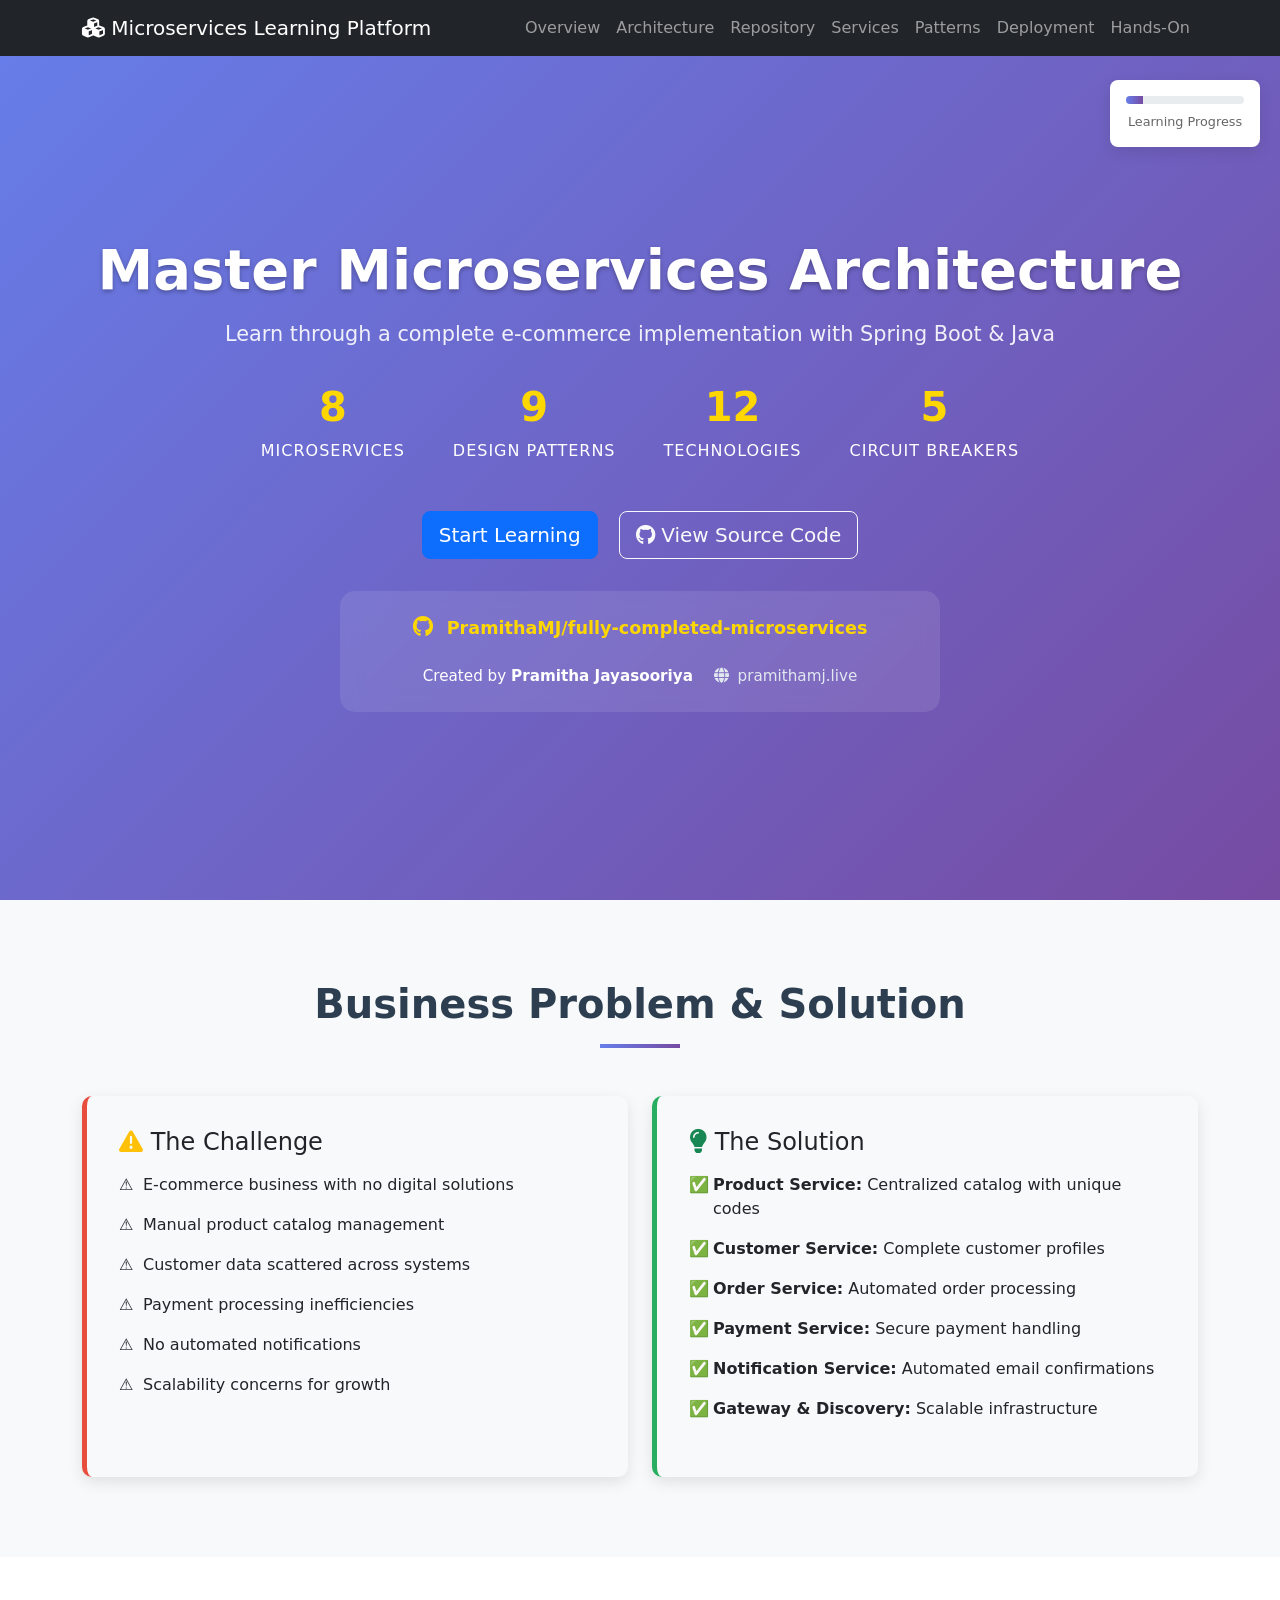
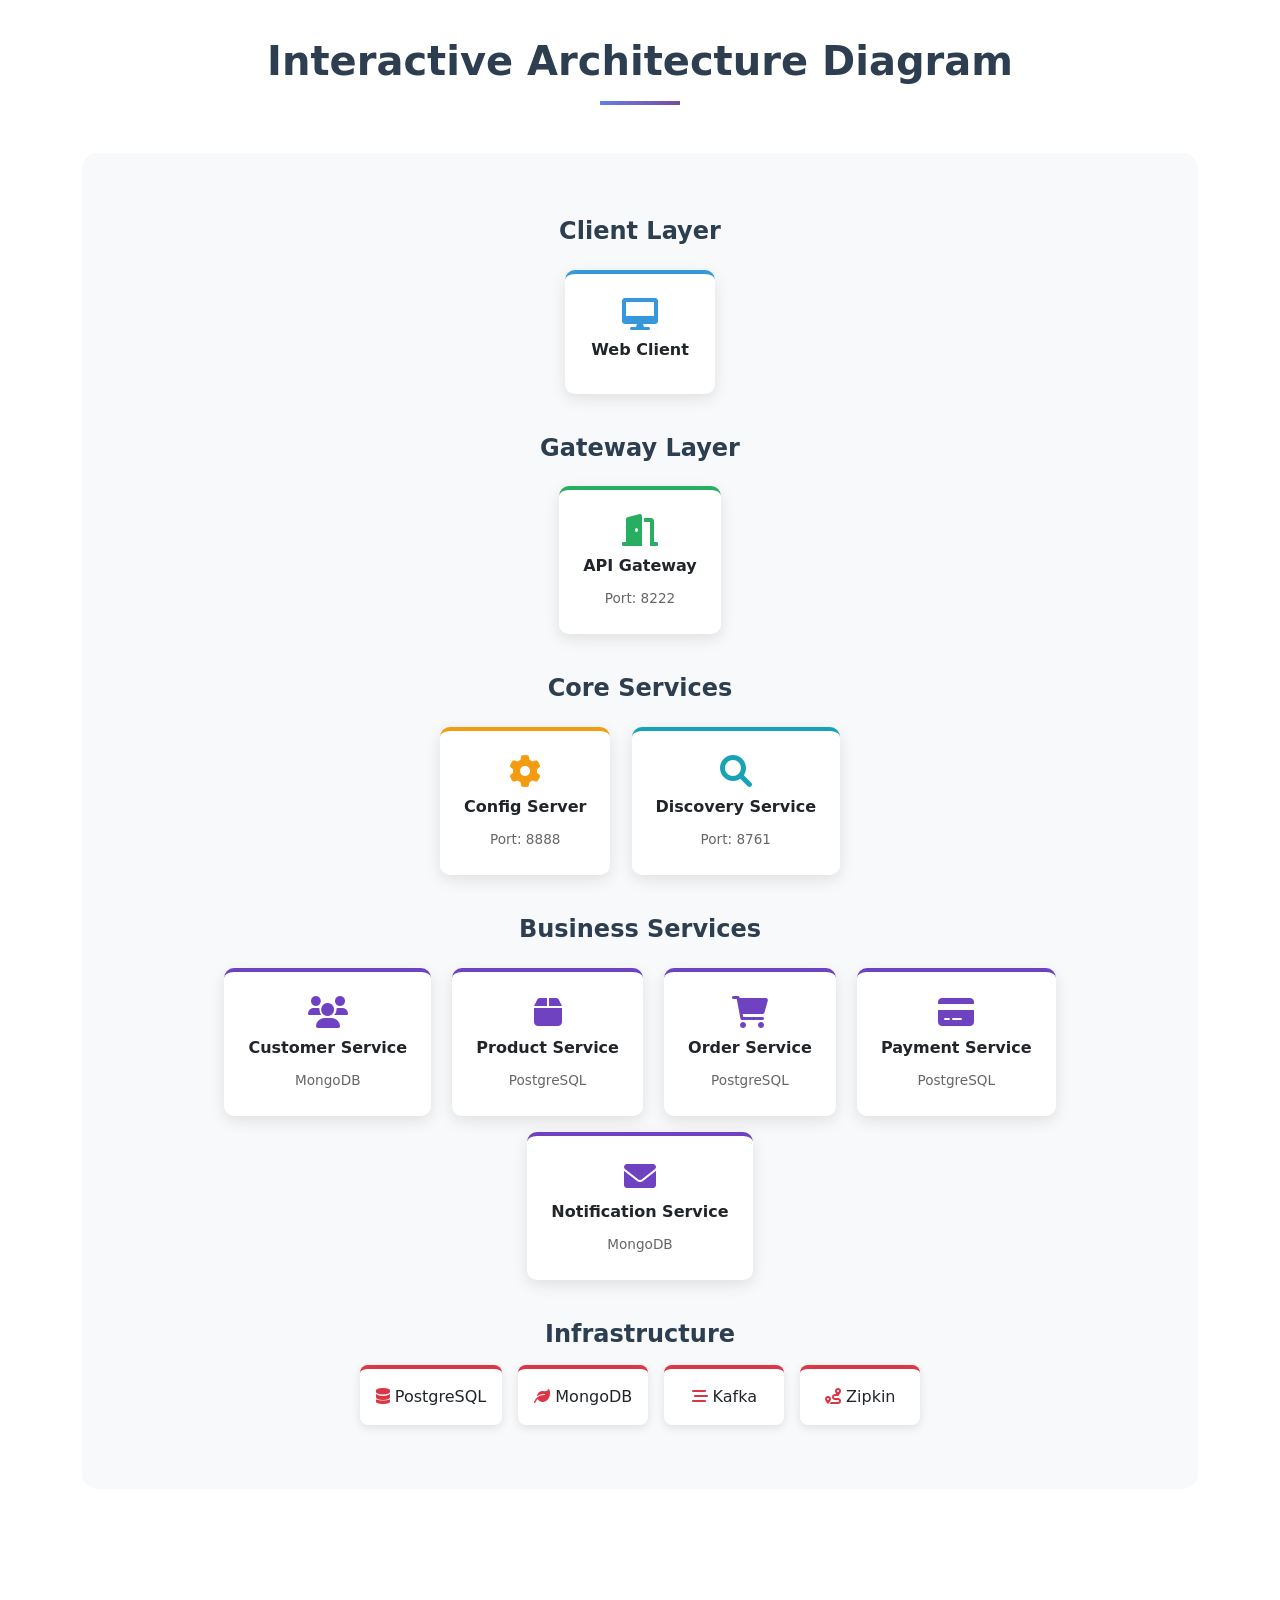
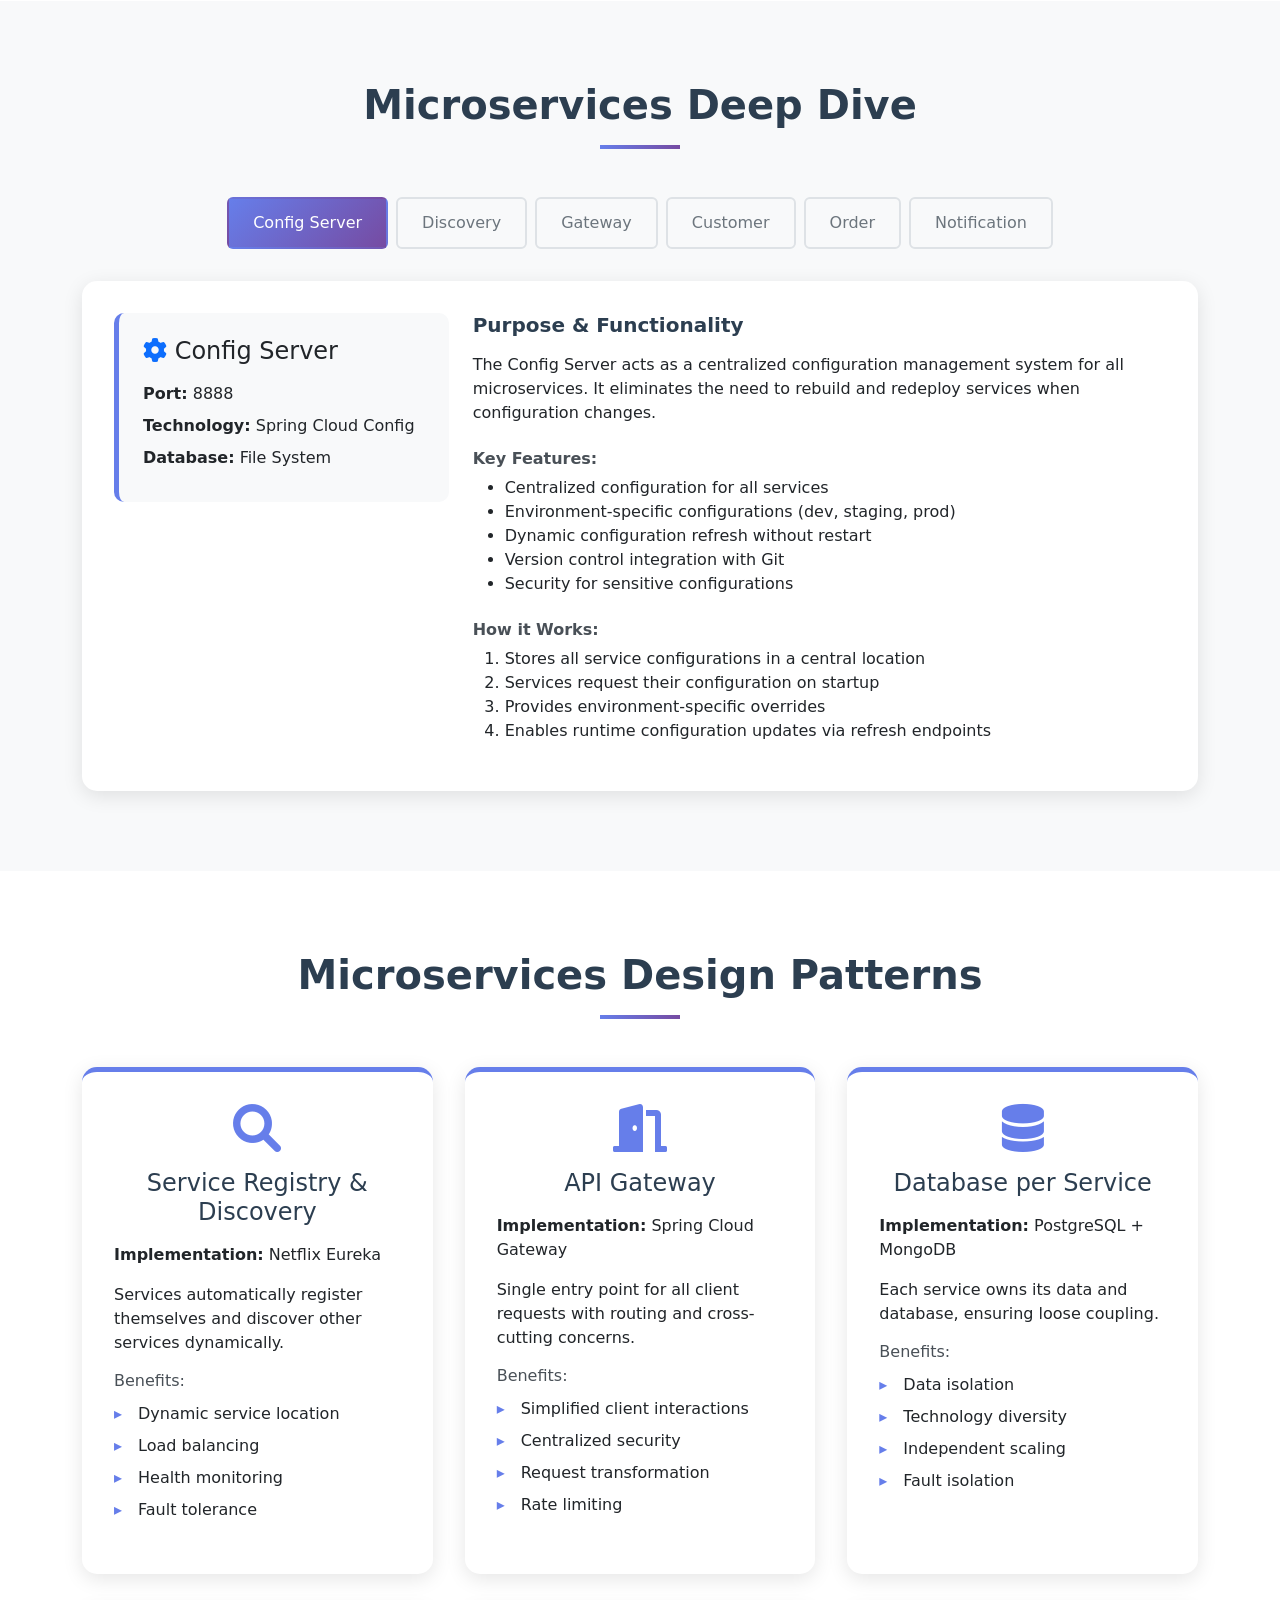
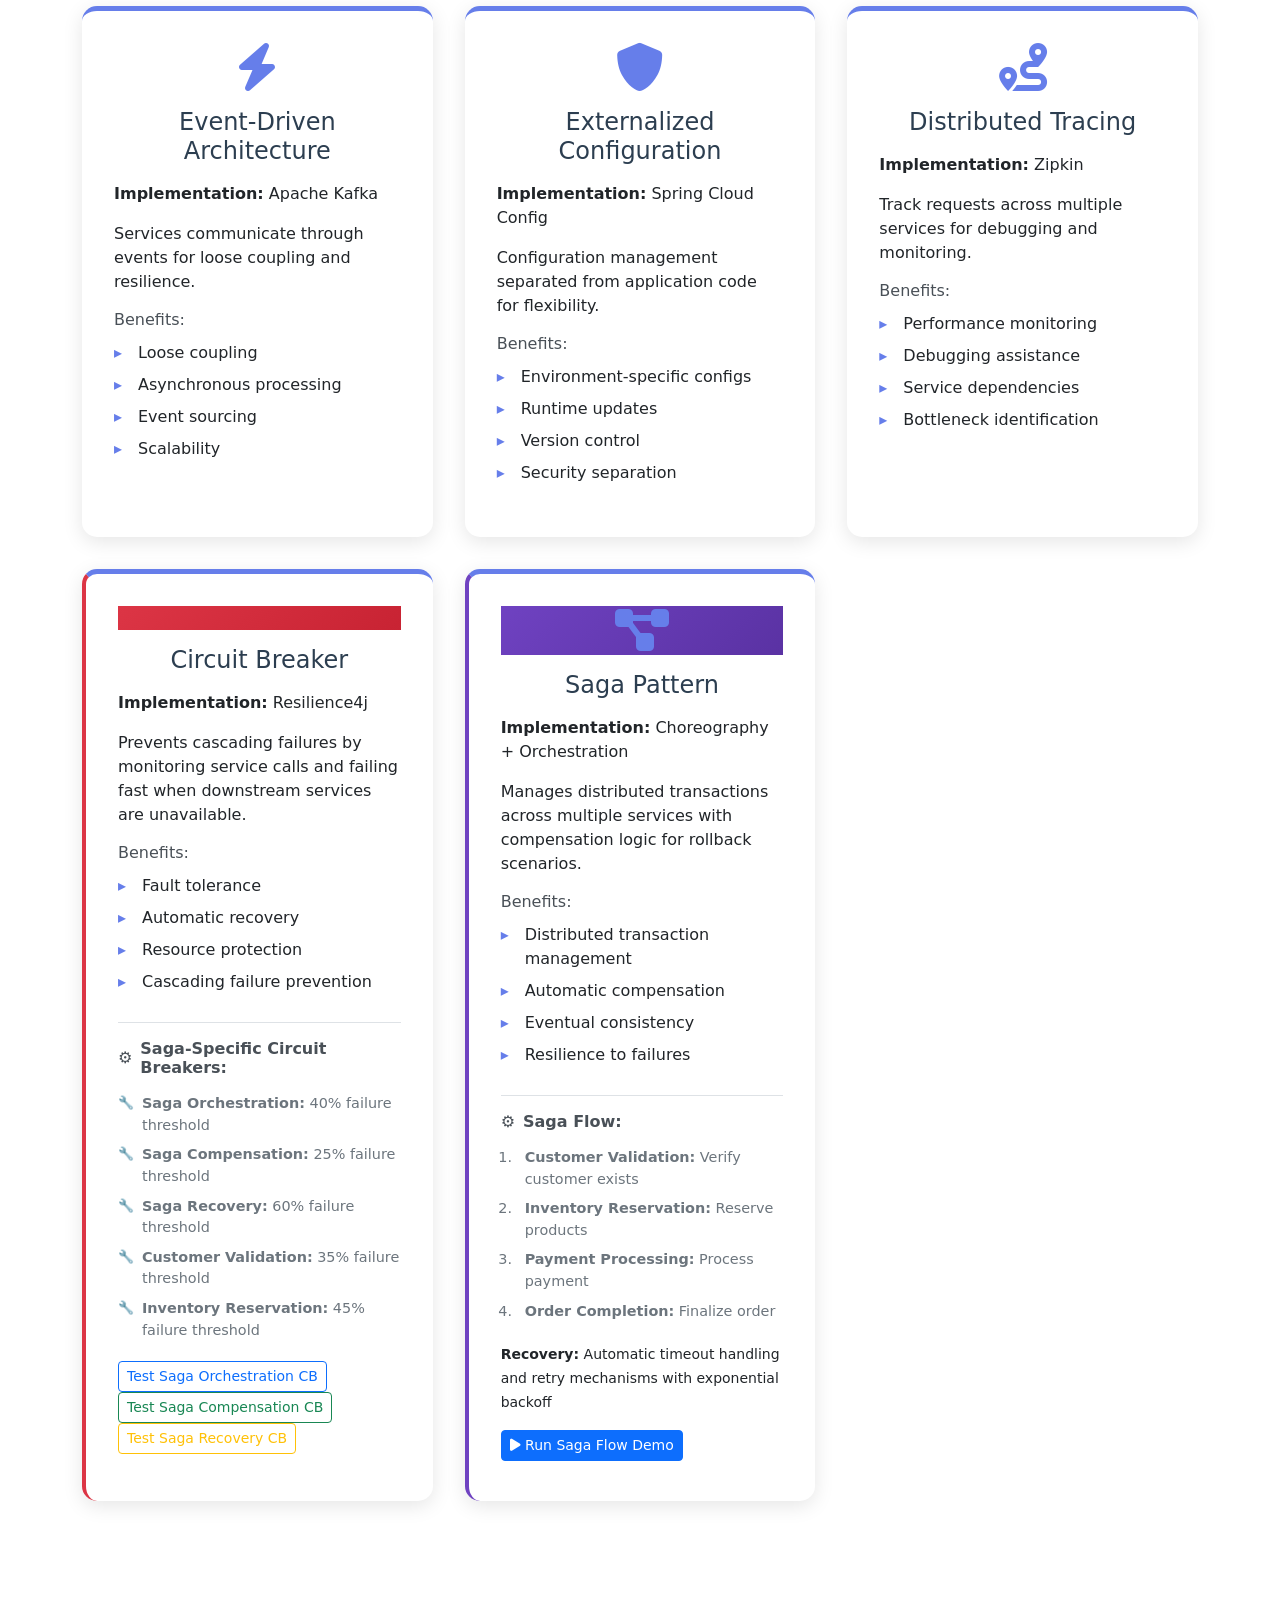
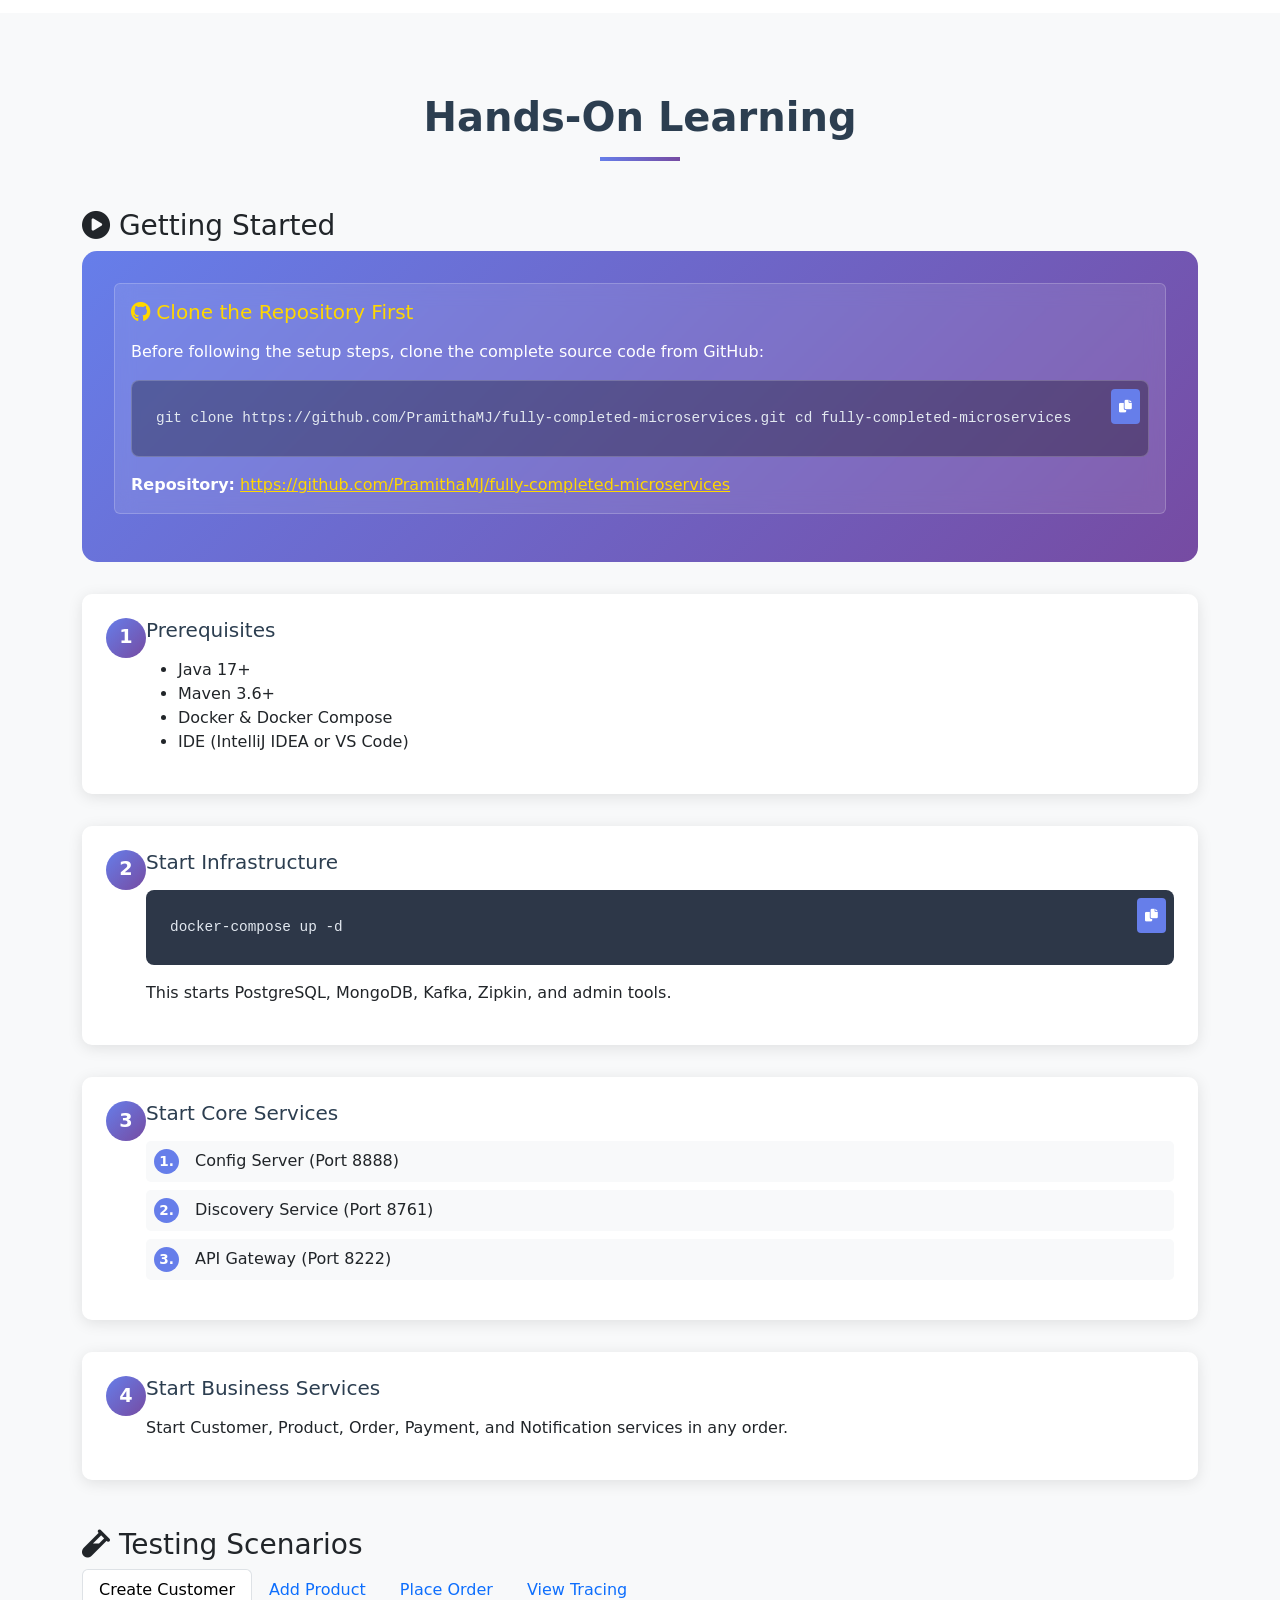
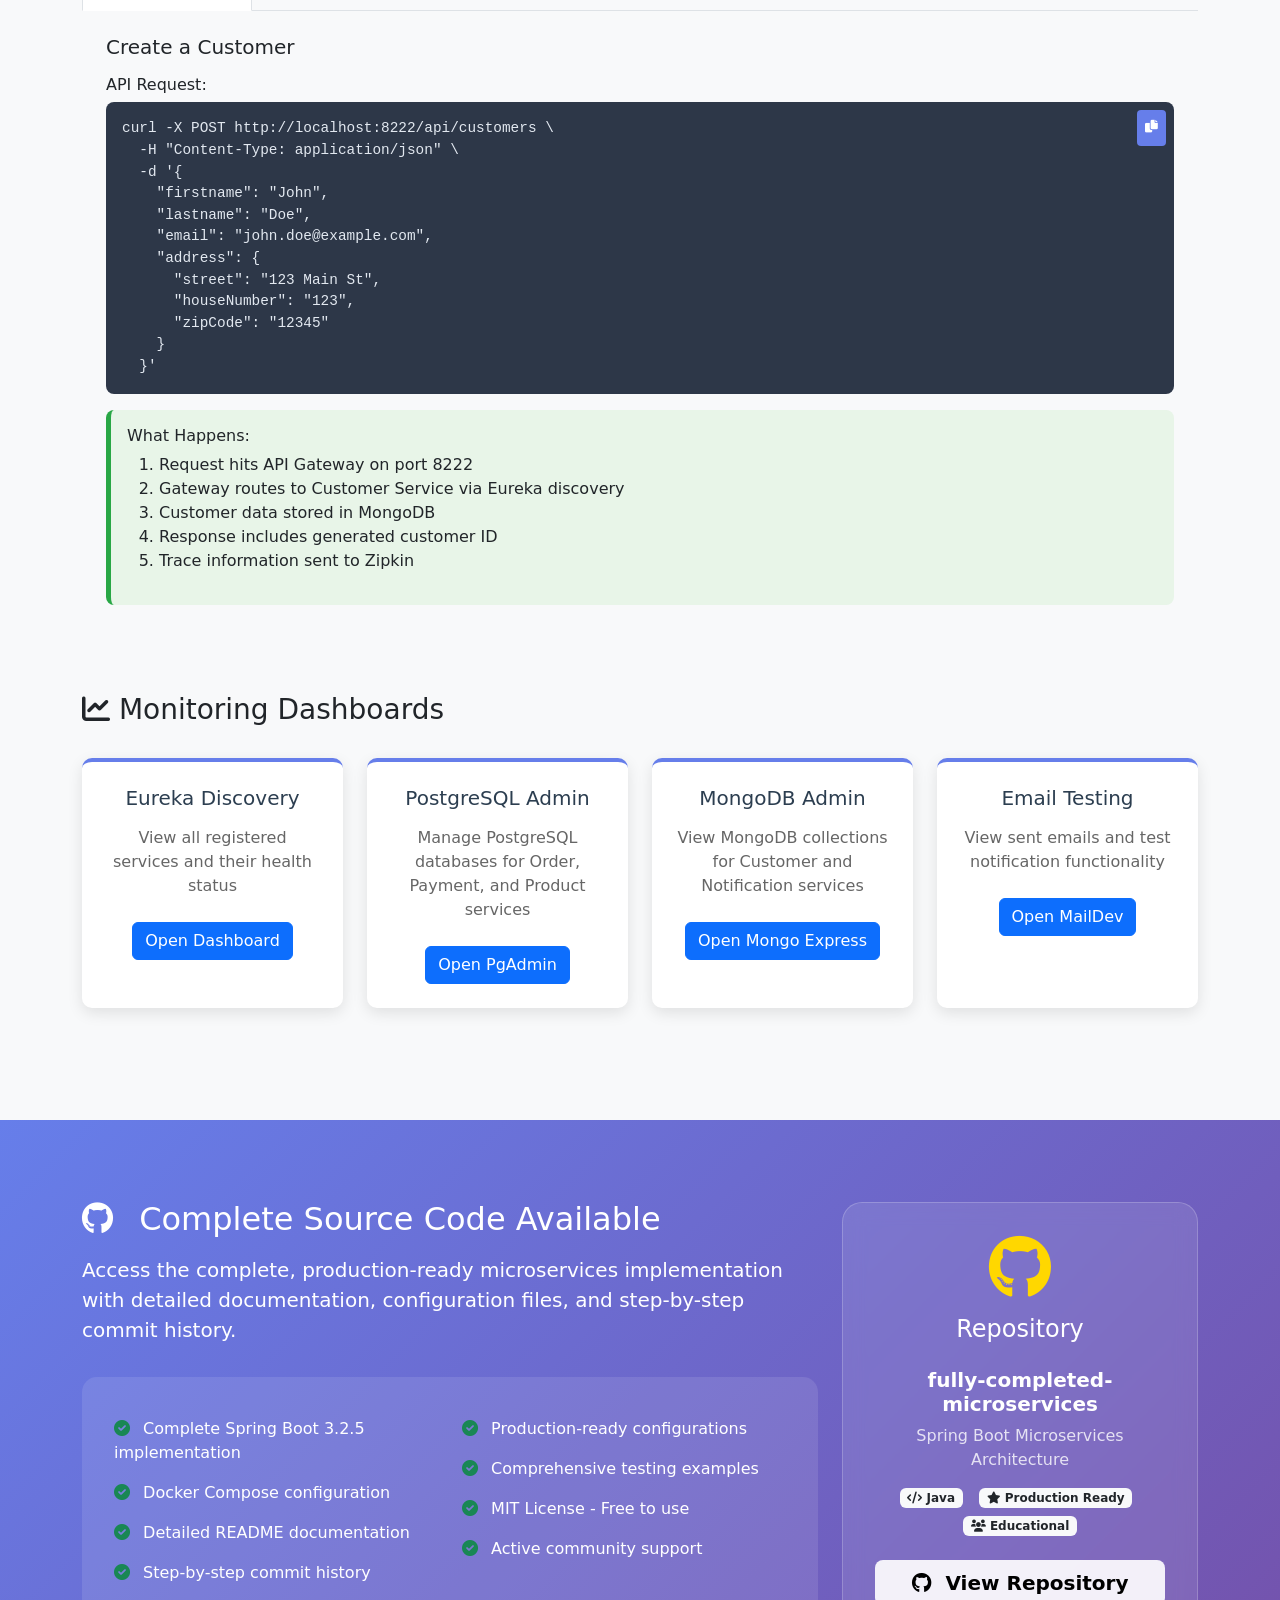
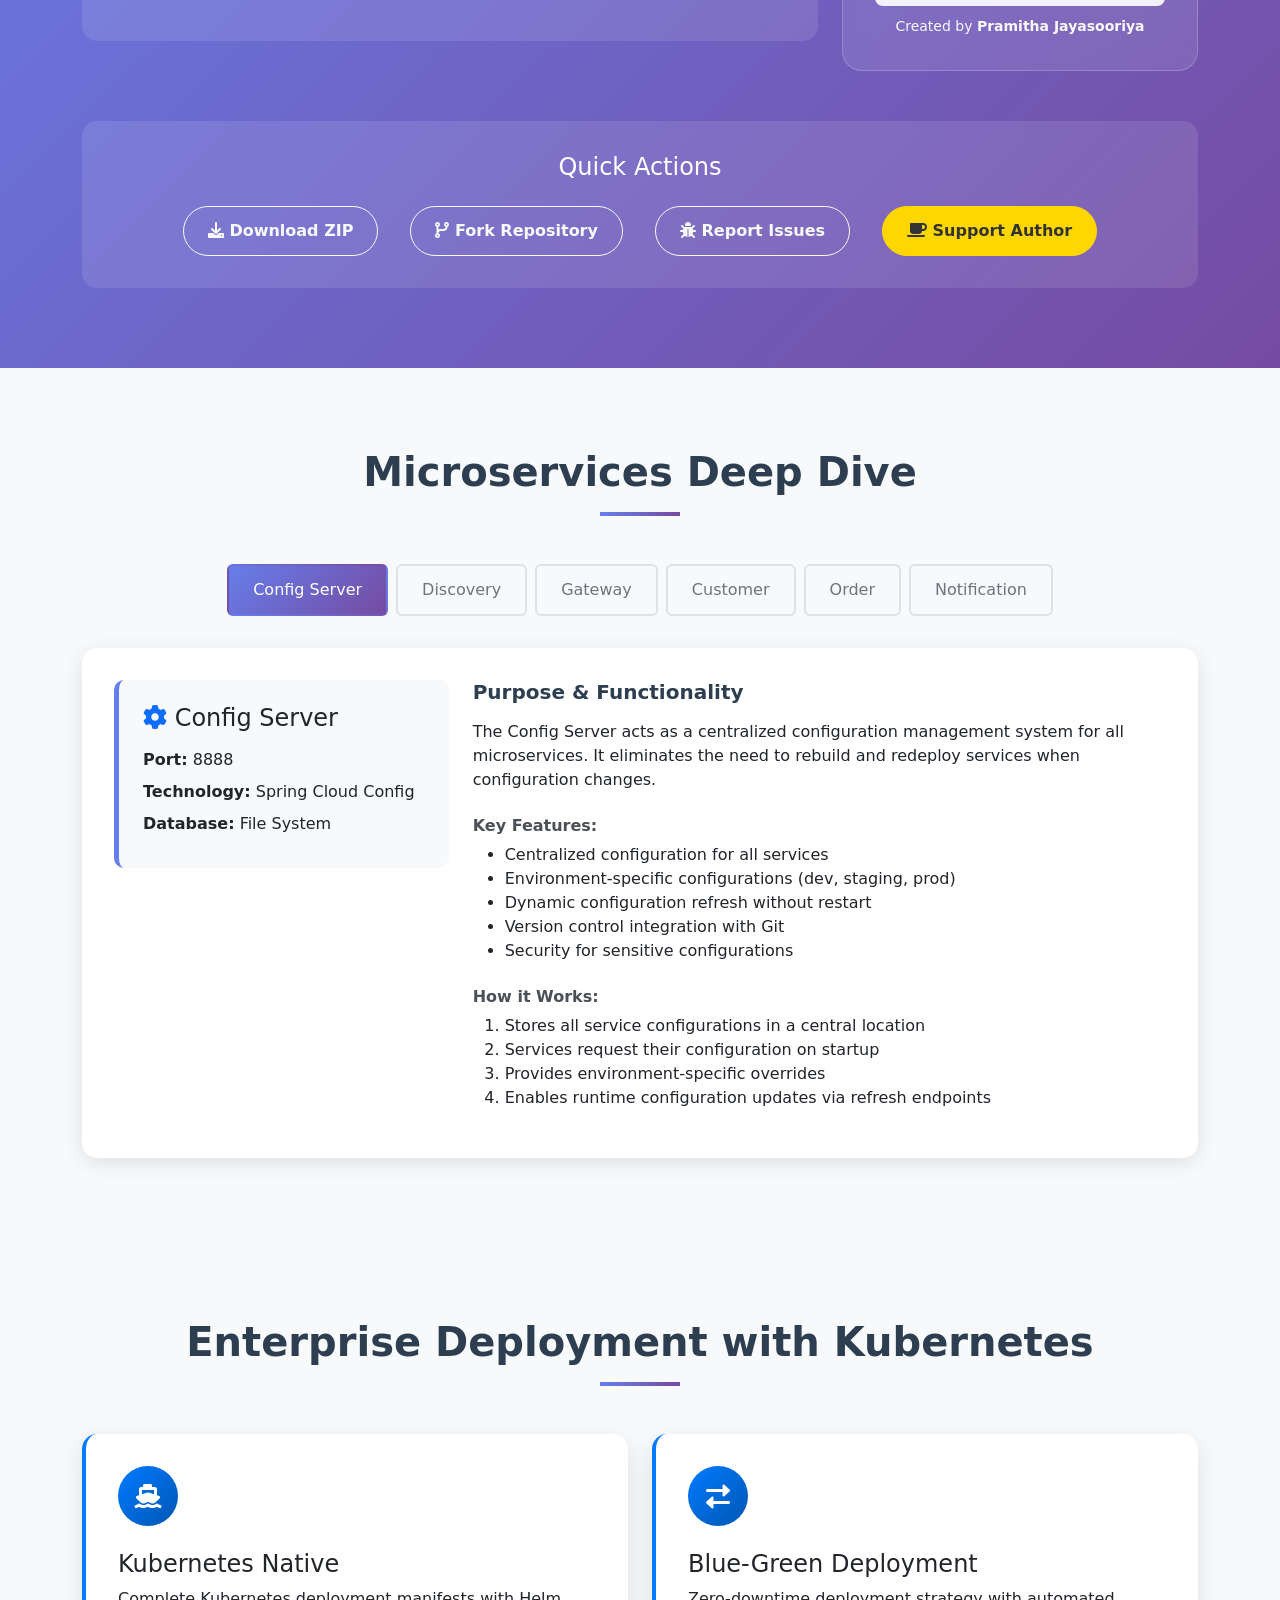
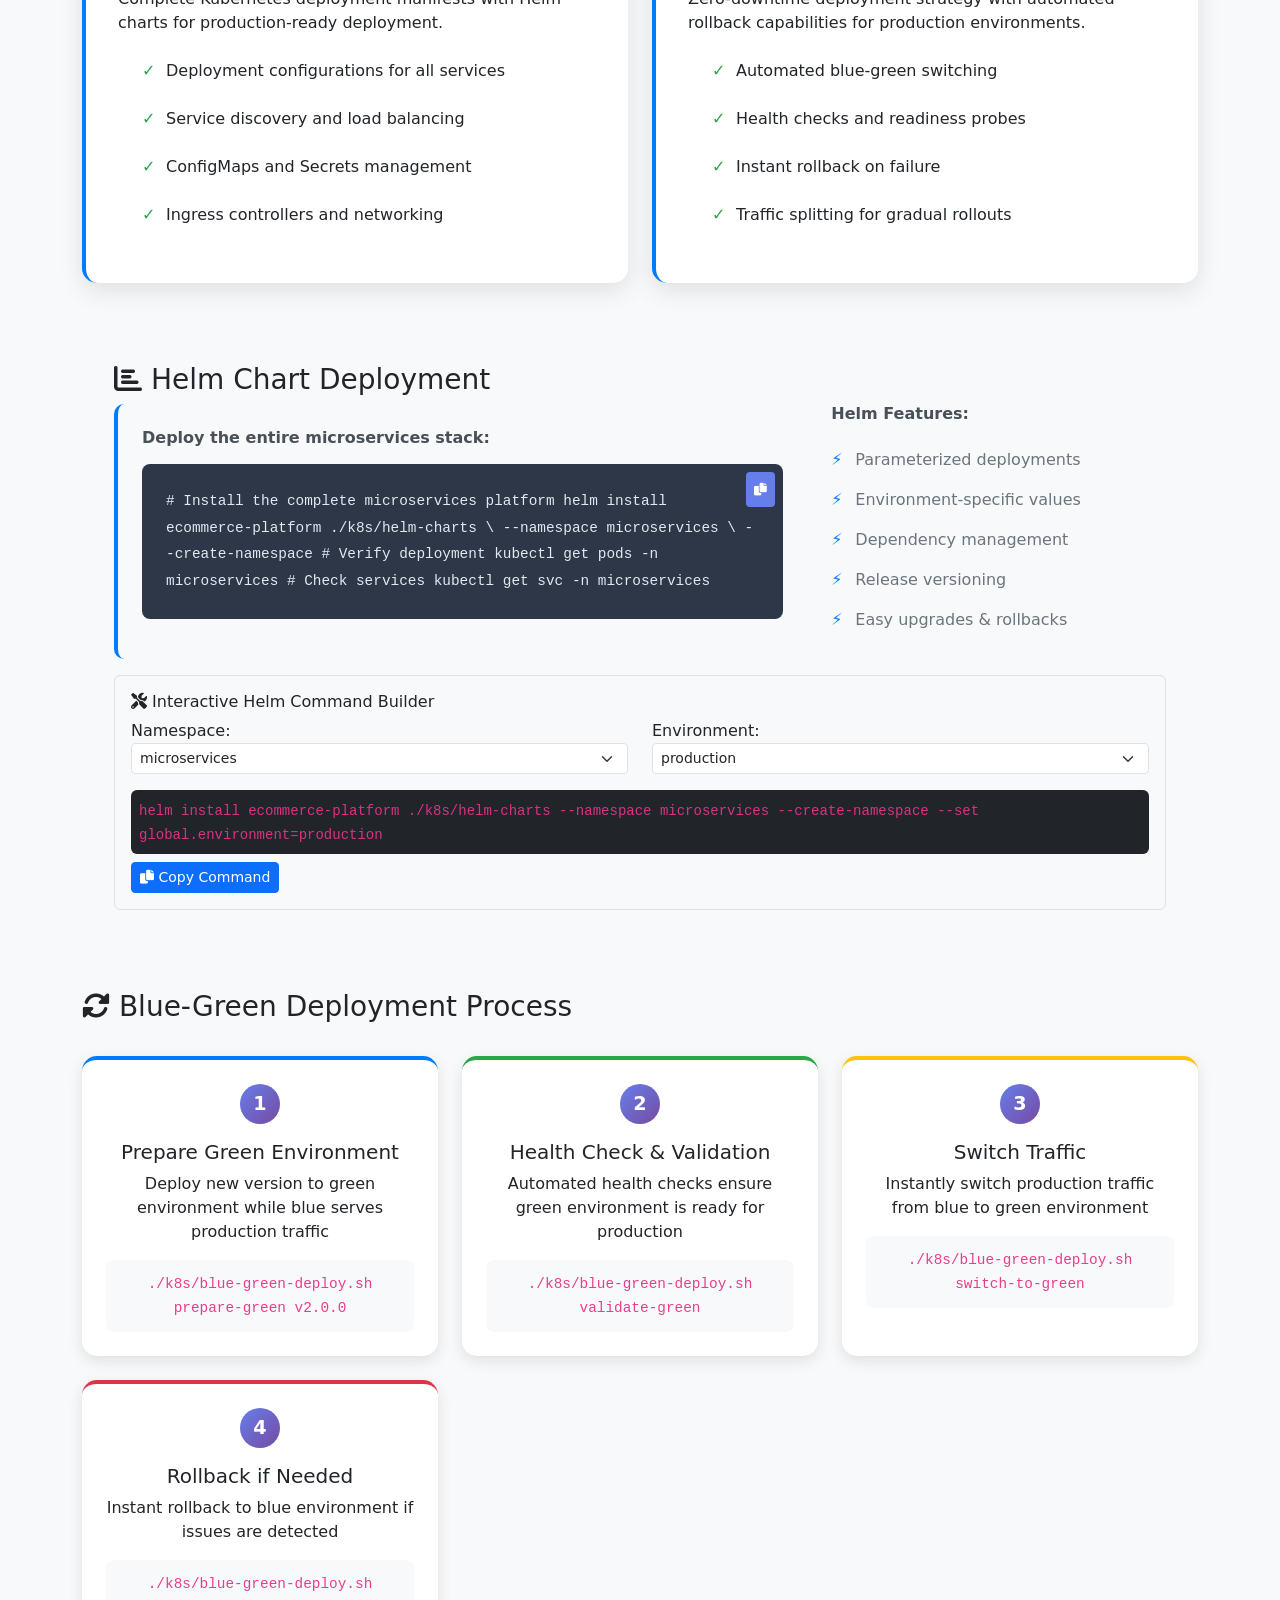
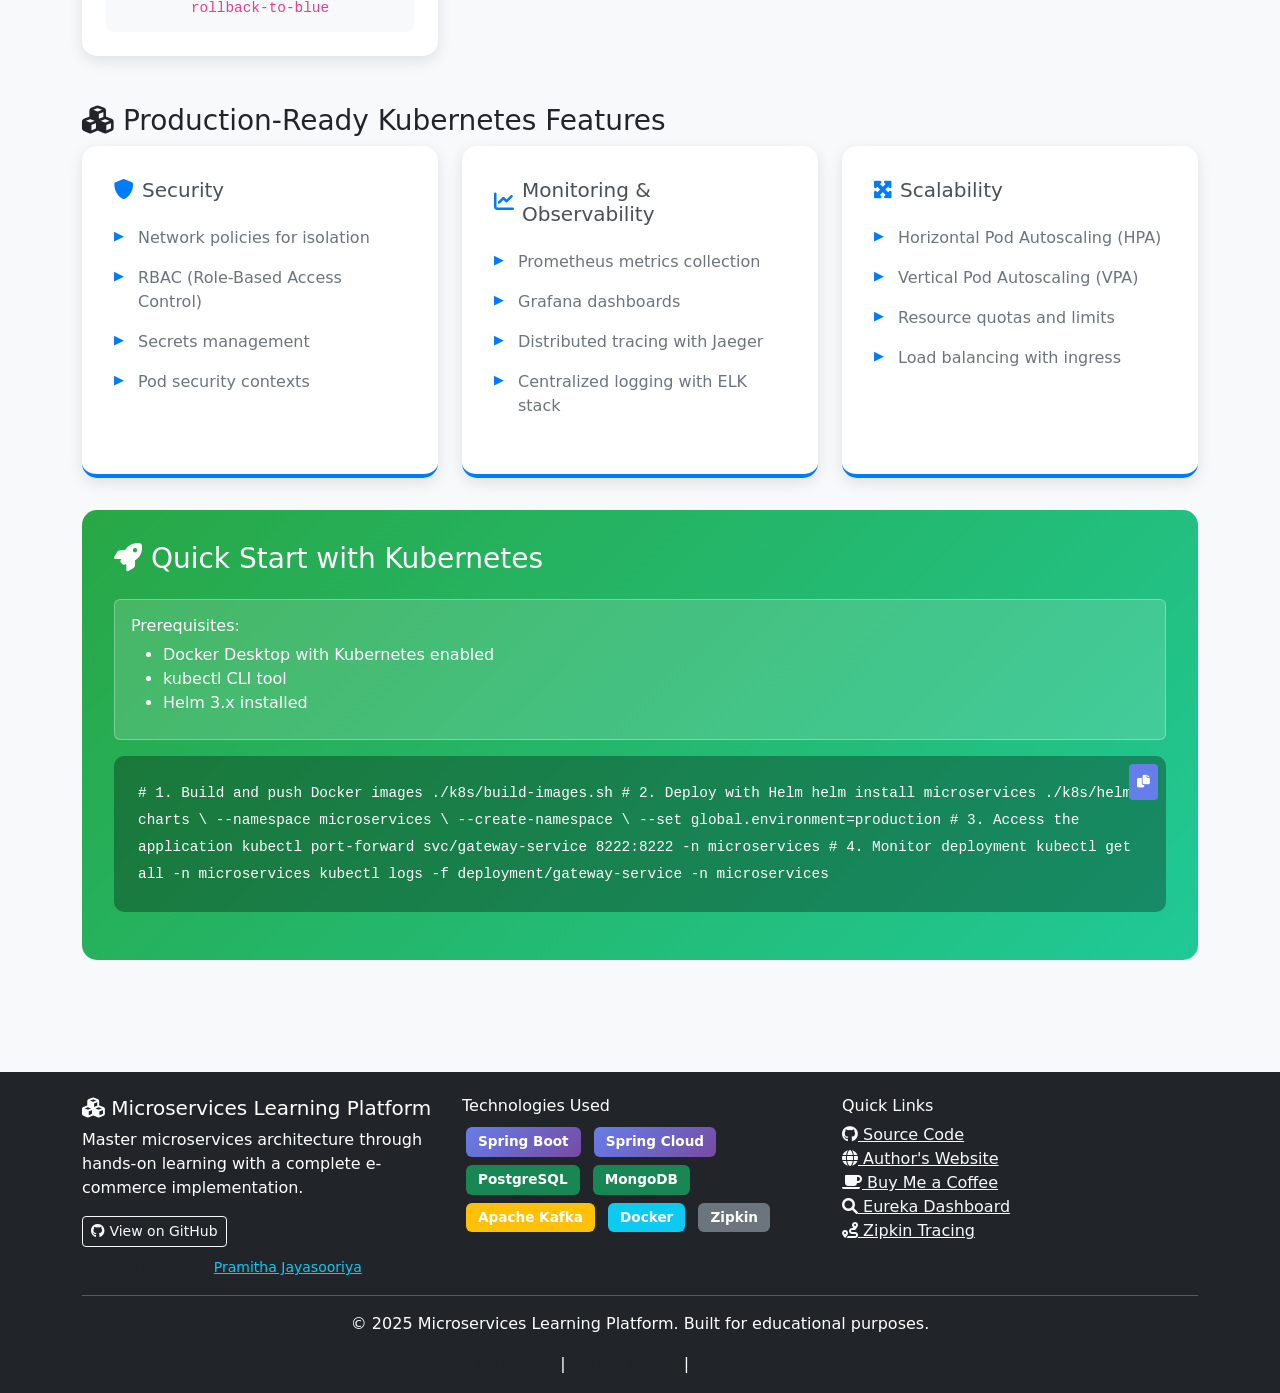
==== learning-platform/index.html @ 3e98f884 "feat: Implement inventory reservation and payment processing event handlers - Added InventoryReserva" ====
<!DOCTYPE html>
<html lang="en">
<head>
    <meta charset="UTF-8">
    <meta name="viewport" content="width=device-width, initial-scale=1.0">
    <title>Microservices Architecture Learning Platform</title>
    <link rel="stylesheet" href="styles.css">
    <link href="https://cdnjs.cloudflare.com/ajax/libs/font-awesome/6.0.0/css/all.min.css" rel="stylesheet">
    <link href="https://cdn.jsdelivr.net/npm/bootstrap@5.3.0/dist/css/bootstrap.min.css" rel="stylesheet">
</head>
<body>
    <!-- Navigation -->
    <nav class="navbar navbar-expand-lg navbar-dark bg-dark fixed-top">
        <div class="container">
            <a class="navbar-brand" href="#home">
                <i class="fas fa-cubes"></i> Microservices Learning Platform
            </a>
            <button class="navbar-toggler" type="button" data-bs-toggle="collapse" data-bs-target="#navbarNav">
                <span class="navbar-toggler-icon"></span>
            </button>
            <div class="collapse navbar-collapse" id="navbarNav">
                <ul class="navbar-nav ms-auto">
                    <li class="nav-item"><a class="nav-link" href="#overview">Overview</a></li>
                    <li class="nav-item"><a class="nav-link" href="#architecture">Architecture</a></li>
                    <li class="nav-item"><a class="nav-link" href="#repository">Repository</a></li>
                    <li class="nav-item"><a class="nav-link" href="#services">Services</a></li>
                    <li class="nav-item"><a class="nav-link" href="#patterns">Patterns</a></li>
                    <li class="nav-item"><a class="nav-link" href="#deployment">Deployment</a></li>
                    <li class="nav-item"><a class="nav-link" href="#hands-on">Hands-On</a></li>
                </ul>
            </div>
        </div>
    </nav>

    <!-- Hero Section -->
    <section id="home" class="hero-section">
        <div class="container text-center">
            <h1 class="hero-title">Master Microservices Architecture</h1>
            <p class="hero-subtitle">Learn through a complete e-commerce implementation with Spring Boot & Java</p>
            <div class="hero-stats">
                <div class="stat">
                    <h3>8</h3>
                    <p>Microservices</p>
                </div>
                <div class="stat">
                    <h3>9</h3>
                    <p>Design Patterns</p>
                </div>
                <div class="stat">
                    <h3>12</h3>
                    <p>Technologies</p>
                </div>
                <div class="stat">
                    <h3>5</h3>
                    <p>Circuit Breakers</p>
                </div>
            </div>
            <div class="hero-buttons">
                <a href="#overview" class="btn btn-primary btn-lg me-3">Start Learning</a>
                <a href="https://github.com/PramithaMJ/fully-completed-microservices" target="_blank" class="btn btn-outline-light btn-lg">
                    <i class="fab fa-github"></i> View Source Code
                </a>
            </div>
            
            <!-- GitHub Repository Info -->
            <div class="github-info mt-4">
                <div class="repo-stats">
                    <a href="https://github.com/PramithaMJ/fully-completed-microservices" target="_blank" class="repo-link">
                        <i class="fab fa-github"></i>
                        <span>PramithaMJ/fully-completed-microservices</span>
                    </a>
                    <div class="author-info">
                        <span>Created by <strong>Pramitha Jayasooriya</strong></span>
                        <a href="https://pramithamj.live" target="_blank" class="author-link">
                            <i class="fas fa-globe"></i> pramithamj.live
                        </a>
                    </div>
                </div>
            </div>
        </div>
    </section>

    <!-- Business Context Section -->
    <section id="overview" class="section bg-light">
        <div class="container">
            <h2 class="section-title">Business Problem & Solution</h2>
            <div class="row">
                <div class="col-lg-6">
                    <div class="business-problem">
                        <h4><i class="fas fa-exclamation-triangle text-warning"></i> The Challenge</h4>
                        <ul class="problem-list">
                            <li>E-commerce business with no digital solutions</li>
                            <li>Manual product catalog management</li>
                            <li>Customer data scattered across systems</li>
                            <li>Payment processing inefficiencies</li>
                            <li>No automated notifications</li>
                            <li>Scalability concerns for growth</li>
                        </ul>
                    </div>
                </div>
                <div class="col-lg-6">
                    <div class="business-solution">
                        <h4><i class="fas fa-lightbulb text-success"></i> The Solution</h4>
                        <ul class="solution-list">
                            <li><strong>Product Service:</strong> Centralized catalog with unique codes</li>
                            <li><strong>Customer Service:</strong> Complete customer profiles</li>
                            <li><strong>Order Service:</strong> Automated order processing</li>
                            <li><strong>Payment Service:</strong> Secure payment handling</li>
                            <li><strong>Notification Service:</strong> Automated email confirmations</li>
                            <li><strong>Gateway & Discovery:</strong> Scalable infrastructure</li>
                        </ul>
                    </div>
                </div>
            </div>
        </div>
    </section>

    <!-- Interactive Architecture Diagram -->
    <section id="architecture" class="section">
        <div class="container">
            <h2 class="section-title">Interactive Architecture Diagram</h2>
            <div class="architecture-diagram">
                <div class="service-layer">
                    <h4>Client Layer</h4>
                    <div class="service-box client-box" data-service="client">
                        <i class="fas fa-desktop"></i>
                        <span>Web Client</span>
                    </div>
                </div>

                <div class="service-layer">
                    <h4>Gateway Layer</h4>
                    <div class="service-box gateway-box" data-service="gateway">
                        <i class="fas fa-door-open"></i>
                        <span>API Gateway</span>
                        <small>Port: 8222</small>
                    </div>
                </div>

                <div class="service-layer">
                    <h4>Core Services</h4>
                    <div class="service-box config-box" data-service="config">
                        <i class="fas fa-cog"></i>
                        <span>Config Server</span>
                        <small>Port: 8888</small>
                    </div>
                    <div class="service-box discovery-box" data-service="discovery">
                        <i class="fas fa-search"></i>
                        <span>Discovery Service</span>
                        <small>Port: 8761</small>
                    </div>
                </div>

                <div class="service-layer">
                    <h4>Business Services</h4>
                    <div class="service-box business-box" data-service="customer">
                        <i class="fas fa-users"></i>
                        <span>Customer Service</span>
                        <small>MongoDB</small>
                    </div>
                    <div class="service-box business-box" data-service="product">
                        <i class="fas fa-box"></i>
                        <span>Product Service</span>
                        <small>PostgreSQL</small>
                    </div>
                    <div class="service-box business-box" data-service="order">
                        <i class="fas fa-shopping-cart"></i>
                        <span>Order Service</span>
                        <small>PostgreSQL</small>
                    </div>
                    <div class="service-box business-box" data-service="payment">
                        <i class="fas fa-credit-card"></i>
                        <span>Payment Service</span>
                        <small>PostgreSQL</small>
                    </div>
                    <div class="service-box business-box" data-service="notification">
                        <i class="fas fa-envelope"></i>
                        <span>Notification Service</span>
                        <small>MongoDB</small>
                    </div>
                </div>

                <div class="service-layer">
                    <h4>Infrastructure</h4>
                    <div class="infrastructure-grid">
                        <div class="infra-box" data-service="postgres">
                            <i class="fas fa-database"></i>
                            <span>PostgreSQL</span>
                        </div>
                        <div class="infra-box" data-service="mongodb">
                            <i class="fas fa-leaf"></i>
                            <span>MongoDB</span>
                        </div>
                        <div class="infra-box" data-service="kafka">
                            <i class="fas fa-stream"></i>
                            <span>Kafka</span>
                        </div>
                        <div class="infra-box" data-service="zipkin">
                            <i class="fas fa-route"></i>
                            <span>Zipkin</span>
                        </div>
                    </div>
                </div>
            </div>
        </div>
    </section>

    <!-- Service Details -->
    <section id="services" class="section bg-light">
        <div class="container">
            <h2 class="section-title">Microservices Deep Dive</h2>
            
            <!-- Service Tabs -->
            <ul class="nav nav-pills justify-content-center mb-4" id="serviceTab" role="tablist">
                <li class="nav-item" role="presentation">
                    <button class="nav-link active" data-bs-toggle="pill" data-bs-target="#config-service">Config Server</button>
                </li>
                <li class="nav-item" role="presentation">
                    <button class="nav-link" data-bs-toggle="pill" data-bs-target="#discovery-service">Discovery</button>
                </li>
                <li class="nav-item" role="presentation">
                    <button class="nav-link" data-bs-toggle="pill" data-bs-target="#gateway-service">Gateway</button>
                </li>
                <li class="nav-item" role="presentation">
                    <button class="nav-link" data-bs-toggle="pill" data-bs-target="#customer-service">Customer</button>
                </li>
                <li class="nav-item" role="presentation">
                    <button class="nav-link" data-bs-toggle="pill" data-bs-target="#order-service">Order</button>
                </li>
                <li class="nav-item" role="presentation">
                    <button class="nav-link" data-bs-toggle="pill" data-bs-target="#notification-service">Notification</button>
                </li>
            </ul>

            <!-- Tab Content -->
            <div class="tab-content">
                <!-- Config Service -->
                <div class="tab-pane fade show active" id="config-service">
                    <div class="service-detail">
                        <div class="row">
                            <div class="col-lg-4">
                                <div class="service-info">
                                    <h4><i class="fas fa-cog text-primary"></i> Config Server</h4>
                                    <p><strong>Port:</strong> 8888</p>
                                    <p><strong>Technology:</strong> Spring Cloud Config</p>
                                    <p><strong>Database:</strong> File System</p>
                                </div>
                            </div>
                            <div class="col-lg-8">
                                <div class="service-description">
                                    <h5>Purpose & Functionality</h5>
                                    <p>The Config Server acts as a centralized configuration management system for all microservices. It eliminates the need to rebuild and redeploy services when configuration changes.</p>
                                    
                                    <h6>Key Features:</h6>
                                    <ul>
                                        <li>Centralized configuration for all services</li>
                                        <li>Environment-specific configurations (dev, staging, prod)</li>
                                        <li>Dynamic configuration refresh without restart</li>
                                        <li>Version control integration with Git</li>
                                        <li>Security for sensitive configurations</li>
                                    </ul>

                                    <h6>How it Works:</h6>
                                    <ol>
                                        <li>Stores all service configurations in a central location</li>
                                        <li>Services request their configuration on startup</li>
                                        <li>Provides environment-specific overrides</li>
                                        <li>Enables runtime configuration updates via refresh endpoints</li>
                                    </ol>
                                </div>
                            </div>
                        </div>
                    </div>
                </div>

                <!-- Discovery Service -->
                <div class="tab-pane fade" id="discovery-service">
                    <div class="service-detail">
                        <div class="row">
                            <div class="col-lg-4">
                                <div class="service-info">
                                    <h4><i class="fas fa-search text-info"></i> Discovery Service</h4>
                                    <p><strong>Port:</strong> 8761</p>
                                    <p><strong>Technology:</strong> Netflix Eureka</p>
                                    <p><strong>Database:</strong> In-Memory Registry</p>
                                </div>
                            </div>
                            <div class="col-lg-8">
                                <div class="service-description">
                                    <h5>Service Registry & Discovery</h5>
                                    <p>The Discovery Service maintains a registry of all available microservice instances, enabling dynamic service-to-service communication without hardcoded URLs.</p>
                                    
                                    <h6>Key Features:</h6>
                                    <ul>
                                        <li>Automatic service registration</li>
                                        <li>Health check monitoring</li>
                                        <li>Load balancing support</li>
                                        <li>Failover and resilience</li>
                                        <li>Web dashboard for monitoring</li>
                                    </ul>

                                    <h6>Service Registration Flow:</h6>
                                    <ol>
                                        <li>Services register themselves on startup</li>
                                        <li>Send periodic heartbeats to maintain registration</li>
                                        <li>Other services discover available instances</li>
                                        <li>Automatic deregistration on shutdown</li>
                                    </ol>
                                </div>
                            </div>
                        </div>
                    </div>
                </div>

                <!-- Gateway Service -->
                <div class="tab-pane fade" id="gateway-service">
                    <div class="service-detail">
                        <div class="row">
                            <div class="col-lg-4">
                                <div class="service-info">
                                    <h4><i class="fas fa-door-open text-success"></i> API Gateway</h4>
                                    <p><strong>Port:</strong> 8222</p>
                                    <p><strong>Technology:</strong> Spring Cloud Gateway</p>
                                    <p><strong>Features:</strong> Routing, Load Balancing, Tracing</p>
                                </div>
                            </div>
                            <div class="col-lg-8">
                                <div class="service-description">
                                    <h5>Single Entry Point</h5>
                                    <p>The API Gateway serves as the single entry point for all client requests, routing them to appropriate microservices while providing cross-cutting concerns.</p>
                                    
                                    <h6>Key Responsibilities:</h6>
                                    <ul>
                                        <li>Request routing to appropriate services</li>
                                        <li>Load balancing across service instances</li>
                                        <li>Authentication and authorization</li>
                                        <li>Request/response transformation</li>
                                        <li>Rate limiting and throttling</li>
                                        <li>Distributed tracing integration</li>
                                    </ul>

                                    <h6>Routing Example:</h6>
                                    <div class="code-example">
                                        <code>
                                            /api/customers/** → Customer Service<br>
                                            /api/products/** → Product Service<br>
                                            /api/orders/** → Order Service<br>
                                            /api/payments/** → Payment Service
                                        </code>
                                    </div>
                                </div>
                            </div>
                        </div>
                    </div>
                </div>

                <!-- Customer Service -->
                <div class="tab-pane fade" id="customer-service">
                    <div class="service-detail">
                        <div class="row">
                            <div class="col-lg-4">
                                <div class="service-info">
                                    <h4><i class="fas fa-users text-primary"></i> Customer Service</h4>
                                    <p><strong>Database:</strong> MongoDB</p>
                                    <p><strong>Technology:</strong> Spring Data MongoDB</p>
                                    <p><strong>Pattern:</strong> Document Store</p>
                                </div>
                            </div>
                            <div class="col-lg-8">
                                <div class="service-description">
                                    <h5>Customer Profile Management</h5>
                                    <p>Manages all customer-related data and operations, storing flexible customer profiles in MongoDB for scalability and schema evolution.</p>
                                    
                                    <h6>Data Model:</h6>
                                    <ul>
                                        <li><strong>Personal Info:</strong> First name, Last name, Email</li>
                                        <li><strong>Address:</strong> Street, City, Zipcode</li>
                                        <li><strong>Metadata:</strong> Creation date, Update history</li>
                                    </ul>

                                    <h6>API Endpoints:</h6>
                                    <div class="api-endpoints">
                                        <div class="endpoint">
                                            <span class="method post">POST</span> /api/customers - Create customer
                                        </div>
                                        <div class="endpoint">
                                            <span class="method get">GET</span> /api/customers/{id} - Get customer details
                                        </div>
                                        <div class="endpoint">
                                            <span class="method put">PUT</span> /api/customers/{id} - Update customer
                                        </div>
                                        <div class="endpoint">
                                            <span class="method get">GET</span> /api/customers/exists/{id} - Check existence
                                        </div>
                                    </div>
                                </div>
                            </div>
                        </div>
                    </div>
                </div>

                <!-- Order Service -->
                <div class="tab-pane fade" id="order-service">
                    <div class="service-detail">
                        <div class="row">
                            <div class="col-lg-4">
                                <div class="service-info">
                                    <h4><i class="fas fa-shopping-cart text-warning"></i> Order Service</h4>
                                    <p><strong>Database:</strong> PostgreSQL</p>
                                    <p><strong>Technology:</strong> Spring Data JPA</p>
                                    <p><strong>Integration:</strong> OpenFeign, Kafka</p>
                                </div>
                            </div>
                            <div class="col-lg-8">
                                <div class="service-description">
                                    <h5>Order Processing Hub</h5>
                                    <p>Orchestrates the complete order lifecycle, integrating with multiple services to validate customers, check product availability, process payments, and trigger notifications.</p>
                                    
                                    <h6>Order Processing Flow:</h6>
                                    <ol>
                                        <li><strong>Validation:</strong> Check customer exists via Customer Service</li>
                                        <li><strong>Inventory:</strong> Validate products and quantities via Product Service</li>
                                        <li><strong>Order Creation:</strong> Create order with PENDING status</li>
                                        <li><strong>Payment:</strong> Process payment via Payment Service</li>
                                        <li><strong>Confirmation:</strong> Send confirmation via Kafka to Notification Service</li>
                                        <li><strong>Status Update:</strong> Update order status based on payment result</li>
                                    </ol>

                                    <h6>Service Dependencies:</h6>
                                    <ul>
                                        <li><strong>CustomerClient:</strong> Customer validation</li>
                                        <li><strong>ProductClient:</strong> Product verification</li>
                                        <li><strong>PaymentClient:</strong> Payment processing</li>
                                        <li><strong>Kafka Producer:</strong> Event notifications</li>
                                    </ul>
                                </div>
                            </div>
                        </div>
                    </div>
                </div>

                <!-- Notification Service -->
                <div class="tab-pane fade" id="notification-service">
                    <div class="service-detail">
                        <div class="row">
                            <div class="col-lg-4">
                                <div class="service-info">
                                    <h4><i class="fas fa-envelope text-danger"></i> Notification Service</h4>
                                    <p><strong>Database:</strong> MongoDB</p>
                                    <p><strong>Technology:</strong> Kafka, Thymeleaf</p>
                                    <p><strong>Integration:</strong> Java Mail Sender</p>
                                </div>
                            </div>
                            <div class="col-lg-8">
                                <div class="service-description">
                                    <h5>Event-Driven Notifications</h5>
                                    <p>Handles all notification requirements using event-driven architecture. Listens to Kafka events and sends appropriate email notifications to customers.</p>
                                    
                                    <h6>Notification Types:</h6>
                                    <ul>
                                        <li><strong>Order Confirmation:</strong> When order is successfully created</li>
                                        <li><strong>Payment Success:</strong> When payment is processed successfully</li>
                                        <li><strong>Payment Failure:</strong> When payment processing fails</li>
                                        <li><strong>Order Updates:</strong> Status changes and updates</li>
                                    </ul>

                                    <h6>Event Processing Flow:</h6>
                                    <ol>
                                        <li>Listen to Kafka topics (order-topic, payment-topic)</li>
                                        <li>Parse incoming event messages</li>
                                        <li>Generate HTML email using Thymeleaf templates</li>
                                        <li>Send email via configured SMTP server</li>
                                        <li>Store notification history in MongoDB</li>
                                    </ol>

                                    <h6>Email Templates:</h6>
                                    <ul>
                                        <li>order-confirmation.html</li>
                                        <li>payment-confirmation.html</li>
                                        <li>payment-failed.html</li>
                                    </ul>
                                </div>
                            </div>
                        </div>
                    </div>
                </div>
            </div>
        </div>
    </section>

    <!-- Design Patterns -->
    <section id="patterns" class="section">
        <div class="container">
            <h2 class="section-title">Microservices Design Patterns</h2>
            <div class="pattern-grid">
                <!-- Service Registry Pattern -->
                <div class="pattern-card">
                    <div class="pattern-icon">
                        <i class="fas fa-search"></i>
                    </div>
                    <h4>Service Registry & Discovery</h4>
                    <p><strong>Implementation:</strong> Netflix Eureka</p>
                    <p>Services automatically register themselves and discover other services dynamically.</p>
                    <div class="pattern-benefits">
                        <h6>Benefits:</h6>
                        <ul>
                            <li>Dynamic service location</li>
                            <li>Load balancing</li>
                            <li>Health monitoring</li>
                            <li>Fault tolerance</li>
                        </ul>
                    </div>
                </div>

                <!-- API Gateway Pattern -->
                <div class="pattern-card">
                    <div class="pattern-icon">
                        <i class="fas fa-door-open"></i>
                    </div>
                    <h4>API Gateway</h4>
                    <p><strong>Implementation:</strong> Spring Cloud Gateway</p>
                    <p>Single entry point for all client requests with routing and cross-cutting concerns.</p>
                    <div class="pattern-benefits">
                        <h6>Benefits:</h6>
                        <ul>
                            <li>Simplified client interactions</li>
                            <li>Centralized security</li>
                            <li>Request transformation</li>
                            <li>Rate limiting</li>
                        </ul>
                    </div>
                </div>

                <!-- Database per Service -->
                <div class="pattern-card">
                    <div class="pattern-icon">
                        <i class="fas fa-database"></i>
                    </div>
                    <h4>Database per Service</h4>
                    <p><strong>Implementation:</strong> PostgreSQL + MongoDB</p>
                    <p>Each service owns its data and database, ensuring loose coupling.</p>
                    <div class="pattern-benefits">
                        <h6>Benefits:</h6>
                        <ul>
                            <li>Data isolation</li>
                            <li>Technology diversity</li>
                            <li>Independent scaling</li>
                            <li>Fault isolation</li>
                        </ul>
                    </div>
                </div>

                <!-- Event-Driven Architecture -->
                <div class="pattern-card">
                    <div class="pattern-icon">
                        <i class="fas fa-bolt"></i>
                    </div>
                    <h4>Event-Driven Architecture</h4>
                    <p><strong>Implementation:</strong> Apache Kafka</p>
                    <p>Services communicate through events for loose coupling and resilience.</p>
                    <div class="pattern-benefits">
                        <h6>Benefits:</h6>
                        <ul>
                            <li>Loose coupling</li>
                            <li>Asynchronous processing</li>
                            <li>Event sourcing</li>
                            <li>Scalability</li>
                        </ul>
                    </div>
                </div>

                <!-- Circuit Breaker -->
                <div class="pattern-card">
                    <div class="pattern-icon">
                        <i class="fas fa-shield-alt"></i>
                    </div>
                    <h4>Externalized Configuration</h4>
                    <p><strong>Implementation:</strong> Spring Cloud Config</p>
                    <p>Configuration management separated from application code for flexibility.</p>
                    <div class="pattern-benefits">
                        <h6>Benefits:</h6>
                        <ul>
                            <li>Environment-specific configs</li>
                            <li>Runtime updates</li>
                            <li>Version control</li>
                            <li>Security separation</li>
                        </ul>
                    </div>
                </div>

                <!-- Distributed Tracing -->
                <div class="pattern-card">
                    <div class="pattern-icon">
                        <i class="fas fa-route"></i>
                    </div>
                    <h4>Distributed Tracing</h4>
                    <p><strong>Implementation:</strong> Zipkin</p>
                    <p>Track requests across multiple services for debugging and monitoring.</p>
                    <div class="pattern-benefits">
                        <h6>Benefits:</h6>
                        <ul>
                            <li>Performance monitoring</li>
                            <li>Debugging assistance</li>
                            <li>Service dependencies</li>
                            <li>Bottleneck identification</li>
                        </ul>
                    </div>
                </div>

                <!-- Circuit Breaker Pattern -->
                <div class="pattern-card">
                    <div class="pattern-icon">
                        <i class="fas fa-plug-circle-xmark"></i>
                    </div>
                    <h4>Circuit Breaker</h4>
                    <p><strong>Implementation:</strong> Resilience4j</p>
                    <p>Prevents cascading failures by monitoring service calls and failing fast when downstream services are unavailable.</p>
                    <div class="pattern-benefits">
                        <h6>Benefits:</h6>
                        <ul>
                            <li>Fault tolerance</li>
                            <li>Automatic recovery</li>
                            <li>Resource protection</li>
                            <li>Cascading failure prevention</li>
                        </ul>
                    </div>
                    <div class="implementation-details">
                        <h6>Saga-Specific Circuit Breakers:</h6>
                        <ul>
                            <li><strong>Saga Orchestration:</strong> 40% failure threshold</li>
                            <li><strong>Saga Compensation:</strong> 25% failure threshold</li>
                            <li><strong>Saga Recovery:</strong> 60% failure threshold</li>
                            <li><strong>Customer Validation:</strong> 35% failure threshold</li>
                            <li><strong>Inventory Reservation:</strong> 45% failure threshold</li>
                        </ul>
                    </div>
                </div>

                <!-- Saga Pattern -->
                <div class="pattern-card">
                    <div class="pattern-icon">
                        <i class="fas fa-project-diagram"></i>
                    </div>
                    <h4>Saga Pattern</h4>
                    <p><strong>Implementation:</strong> Choreography + Orchestration</p>
                    <p>Manages distributed transactions across multiple services with compensation logic for rollback scenarios.</p>
                    <div class="pattern-benefits">
                        <h6>Benefits:</h6>
                        <ul>
                            <li>Distributed transaction management</li>
                            <li>Automatic compensation</li>
                            <li>Eventual consistency</li>
                            <li>Resilience to failures</li>
                        </ul>
                    </div>
                    <div class="implementation-details">
                        <h6>Saga Flow:</h6>
                        <ol>
                            <li><strong>Customer Validation:</strong> Verify customer exists</li>
                            <li><strong>Inventory Reservation:</strong> Reserve products</li>
                            <li><strong>Payment Processing:</strong> Process payment</li>
                            <li><strong>Order Completion:</strong> Finalize order</li>
                        </ol>
                        <p><small><strong>Recovery:</strong> Automatic timeout handling and retry mechanisms with exponential backoff</small></p>
                    </div>
                </div>
            </div>
        </div>
    </section>

    <!-- Hands-On Section -->
    <section id="hands-on" class="section bg-light">
        <div class="container">
            <h2 class="section-title">Hands-On Learning</h2>
            
            <!-- Setup Instructions -->
            <div class="hands-on-section">
                <h3><i class="fas fa-play-circle"></i> Getting Started</h3>
                
                <!-- GitHub Repository Clone Section -->
                <div class="github-clone-section mb-4">
                    <div class="alert alert-info">
                        <h5><i class="fab fa-github"></i> Clone the Repository First</h5>
                        <p>Before following the setup steps, clone the complete source code from GitHub:</p>
                        <div class="code-block">
                            <code>git clone https://github.com/PramithaMJ/fully-completed-microservices.git
cd fully-completed-microservices</code>
                        </div>
                        <p class="mb-0">
                            <strong>Repository:</strong> 
                            <a href="https://github.com/PramithaMJ/fully-completed-microservices" target="_blank" class="text-primary">
                                https://github.com/PramithaMJ/fully-completed-microservices
                            </a>
                        </p>
                    </div>
                </div>

                <div class="setup-steps">
                    <div class="step">
                        <div class="step-number">1</div>
                        <div class="step-content">
                            <h5>Prerequisites</h5>
                            <ul>
                                <li>Java 17+</li>
                                <li>Maven 3.6+</li>
                                <li>Docker & Docker Compose</li>
                                <li>IDE (IntelliJ IDEA or VS Code)</li>
                            </ul>
                        </div>
                    </div>

                    <div class="step">
                        <div class="step-number">2</div>
                        <div class="step-content">
                            <h5>Start Infrastructure</h5>
                            <div class="code-block">
                                <code>docker-compose up -d</code>
                            </div>
                            <p>This starts PostgreSQL, MongoDB, Kafka, Zipkin, and admin tools.</p>
                        </div>
                    </div>

                    <div class="step">
                        <div class="step-number">3</div>
                        <div class="step-content">
                            <h5>Start Core Services</h5>
                            <div class="service-startup">
                                <div class="startup-order">
                                    <span class="order-number">1.</span> Config Server (Port 8888)
                                </div>
                                <div class="startup-order">
                                    <span class="order-number">2.</span> Discovery Service (Port 8761)
                                </div>
                                <div class="startup-order">
                                    <span class="order-number">3.</span> API Gateway (Port 8222)
                                </div>
                            </div>
                        </div>
                    </div>

                    <div class="step">
                        <div class="step-number">4</div>
                        <div class="step-content">
                            <h5>Start Business Services</h5>
                            <p>Start Customer, Product, Order, Payment, and Notification services in any order.</p>
                        </div>
                    </div>
                </div>
            </div>

            <!-- Testing Scenarios -->
            <div class="testing-section mt-5">
                <h3><i class="fas fa-vial"></i> Testing Scenarios</h3>
                <div class="scenario-tabs">
                    <ul class="nav nav-tabs" role="tablist">
                        <li class="nav-item">
                            <button class="nav-link active" data-bs-toggle="tab" data-bs-target="#scenario-customer">Create Customer</button>
                        </li>
                        <li class="nav-item">
                            <button class="nav-link" data-bs-toggle="tab" data-bs-target="#scenario-product">Add Product</button>
                        </li>
                        <li class="nav-item">
                            <button class="nav-link" data-bs-toggle="tab" data-bs-target="#scenario-order">Place Order</button>
                        </li>
                        <li class="nav-item">
                            <button class="nav-link" data-bs-toggle="tab" data-bs-target="#scenario-tracing">View Tracing</button>
                        </li>
                    </ul>

                    <div class="tab-content">
                        <div class="tab-pane fade show active" id="scenario-customer">
                            <div class="scenario-content">
                                <h5>Create a Customer</h5>
                                <div class="curl-example">
                                    <h6>API Request:</h6>
                                    <pre><code>curl -X POST http://localhost:8222/api/customers \
  -H "Content-Type: application/json" \
  -d '{
    "firstname": "John",
    "lastname": "Doe",
    "email": "john.doe@example.com",
    "address": {
      "street": "123 Main St",
      "houseNumber": "123",
      "zipCode": "12345"
    }
  }'</code></pre>
                                </div>
                                <div class="expected-result">
                                    <h6>What Happens:</h6>
                                    <ol>
                                        <li>Request hits API Gateway on port 8222</li>
                                        <li>Gateway routes to Customer Service via Eureka discovery</li>
                                        <li>Customer data stored in MongoDB</li>
                                        <li>Response includes generated customer ID</li>
                                        <li>Trace information sent to Zipkin</li>
                                    </ol>
                                </div>
                            </div>
                        </div>

                        <div class="tab-pane fade" id="scenario-product">
                            <div class="scenario-content">
                                <h5>Add a Product</h5>
                                <div class="curl-example">
                                    <h6>API Request:</h6>
                                    <pre><code>curl -X POST http://localhost:8222/api/products \
  -H "Content-Type: application/json" \
  -d '{
    "name": "MacBook Pro",
    "description": "Apple MacBook Pro 16-inch",
    "availableQuantity": 10,
    "price": 2499.99
  }'</code></pre>
                                </div>
                                <div class="expected-result">
                                    <h6>What Happens:</h6>
                                    <ol>
                                        <li>Request routed through Gateway to Product Service</li>
                                        <li>Product stored in PostgreSQL database</li>
                                        <li>Auto-generated product ID returned</li>
                                        <li>Inventory tracking initialized</li>
                                    </ol>
                                </div>
                            </div>
                        </div>

                        <div class="tab-pane fade" id="scenario-order">
                            <div class="scenario-content">
                                <h5>Place an Order</h5>
                                <div class="curl-example">
                                    <h6>API Request:</h6>
                                    <pre><code>curl -X POST http://localhost:8222/api/orders \
  -H "Content-Type: application/json" \
  -d '{
    "customerId": "customer_id_here",
    "products": [
      {
        "productId": "product_id_here",
        "quantity": 1
      }
    ],
    "paymentMethod": "PAYPAL"
  }'</code></pre>
                                </div>
                                <div class="expected-result">
                                    <h6>Complete Order Flow:</h6>
                                    <ol>
                                        <li><strong>Validation:</strong> Order Service validates customer exists</li>
                                        <li><strong>Inventory:</strong> Checks product availability</li>
                                        <li><strong>Order Creation:</strong> Creates order with PENDING status</li>
                                        <li><strong>Payment:</strong> Processes payment via Payment Service</li>
                                        <li><strong>Kafka Event:</strong> Publishes order confirmation event</li>
                                        <li><strong>Email:</strong> Notification Service sends confirmation email</li>
                                        <li><strong>Status Update:</strong> Order status updated to PAID</li>
                                    </ol>
                                </div>
                            </div>
                        </div>

                        <div class="tab-pane fade" id="scenario-tracing">
                            <div class="scenario-content">
                                <h5>View Distributed Tracing</h5>
                                <div class="tracing-info">
                                    <h6>Zipkin Dashboard:</h6>
                                    <p><a href="http://localhost:9411" target="_blank" class="btn btn-outline-primary">Open Zipkin UI</a></p>
                                    
                                    <h6>What You'll See:</h6>
                                    <ul>
                                        <li>Complete request trace across all services</li>
                                        <li>Service call duration and timing</li>
                                        <li>Service dependencies visualization</li>
                                        <li>Performance bottlenecks identification</li>
                                        <li>Error propagation tracking</li>
                                    </ul>

                                    <h6>Trace Components:</h6>
                                    <div class="trace-flow">
                                        <div class="trace-step">Gateway</div>
                                        <div class="trace-arrow">→</div>
                                        <div class="trace-step">Order Service</div>
                                        <div class="trace-arrow">→</div>
                                        <div class="trace-step">Customer Service</div>
                                        <div class="trace-arrow">→</div>
                                        <div class="trace-step">Product Service</div>
                                        <div class="trace-arrow">→</div>
                                        <div class="trace-step">Payment Service</div>
                                    </div>
                                </div>
                            </div>
                        </div>
                    </div>
                </div>
            </div>

            <!-- Monitoring Dashboard -->
            <div class="monitoring-section mt-5">
                <h3><i class="fas fa-chart-line"></i> Monitoring Dashboards</h3>
                <div class="dashboard-grid">
                    <div class="dashboard-card">
                        <h5>Eureka Discovery</h5>
                        <p>View all registered services and their health status</p>
                        <a href="http://localhost:8761" target="_blank" class="btn btn-primary">Open Dashboard</a>
                    </div>
                    <div class="dashboard-card">
                        <h5>PostgreSQL Admin</h5>
                        <p>Manage PostgreSQL databases for Order, Payment, and Product services</p>
                        <a href="http://localhost:5050" target="_blank" class="btn btn-primary">Open PgAdmin</a>
                    </div>
                    <div class="dashboard-card">
                        <h5>MongoDB Admin</h5>
                        <p>View MongoDB collections for Customer and Notification services</p>
                        <a href="http://localhost:8081" target="_blank" class="btn btn-primary">Open Mongo Express</a>
                    </div>
                    <div class="dashboard-card">
                        <h5>Email Testing</h5>
                        <p>View sent emails and test notification functionality</p>
                        <a href="http://localhost:1080" target="_blank" class="btn btn-primary">Open MailDev</a>
                    </div>
                </div>
            </div>
        </div>
    </section>

    <!-- GitHub Repository Section -->
    <section id="repository" class="section bg-primary text-white">
        <div class="container">
            <div class="row align-items-center">
                <div class="col-lg-8">
                    <h2 class="text-white mb-3">
                        <i class="fab fa-github me-3"></i>
                        Complete Source Code Available
                    </h2>
                    <p class="lead mb-4">
                        Access the complete, production-ready microservices implementation with detailed documentation, 
                        configuration files, and step-by-step commit history.
                    </p>
                    
                    <div class="repo-features">
                        <div class="row">
                            <div class="col-md-6">
                                <ul class="list-unstyled">
                                    <li><i class="fas fa-check-circle text-success me-2"></i> Complete Spring Boot 3.2.5 implementation</li>
                                    <li><i class="fas fa-check-circle text-success me-2"></i> Docker Compose configuration</li>
                                    <li><i class="fas fa-check-circle text-success me-2"></i> Detailed README documentation</li>
                                    <li><i class="fas fa-check-circle text-success me-2"></i> Step-by-step commit history</li>
                                </ul>
                            </div>
                            <div class="col-md-6">
                                <ul class="list-unstyled">
                                    <li><i class="fas fa-check-circle text-success me-2"></i> Production-ready configurations</li>
                                    <li><i class="fas fa-check-circle text-success me-2"></i> Comprehensive testing examples</li>
                                    <li><i class="fas fa-check-circle text-success me-2"></i> MIT License - Free to use</li>
                                    <li><i class="fas fa-check-circle text-success me-2"></i> Active community support</li>
                                </ul>
                            </div>
                        </div>
                    </div>
                </div>
                
                <div class="col-lg-4 text-center">
                    <div class="github-card">
                        <div class="github-card-header">
                            <i class="fab fa-github github-icon"></i>
                            <h4>Repository</h4>
                        </div>
                        <div class="github-card-body">
                            <h5>fully-completed-microservices</h5>
                            <p>Spring Boot Microservices Architecture</p>
                            <div class="github-stats">
                                <span class="badge bg-light text-dark me-2">
                                    <i class="fas fa-code"></i> Java
                                </span>
                                <span class="badge bg-light text-dark me-2">
                                    <i class="fas fa-star"></i> Production Ready
                                </span>
                                <span class="badge bg-light text-dark">
                                    <i class="fas fa-users"></i> Educational
                                </span>
                            </div>
                        </div>
                        <div class="github-card-footer">
                            <a href="https://github.com/PramithaMJ/fully-completed-microservices" 
                               target="_blank" 
                               class="btn btn-light btn-lg w-100">
                                <i class="fab fa-github me-2"></i>
                                View Repository
                            </a>
                            <div class="mt-2">
                                <small class="text-light">
                                    Created by <strong>Pramitha Jayasooriya</strong>
                                </small>
                            </div>
                        </div>
                    </div>
                </div>
            </div>
            
            <!-- Quick Actions -->
            <div class="row mt-5">
                <div class="col-lg-12">
                    <div class="quick-actions">
                        <h4 class="text-center mb-4">Quick Actions</h4>
                        <div class="action-buttons">
                            <a href="https://github.com/PramithaMJ/fully-completed-microservices/archive/refs/heads/main.zip" 
                               class="btn btn-outline-light me-3">
                                <i class="fas fa-download"></i> Download ZIP
                            </a>
                            <a href="https://github.com/PramithaMJ/fully-completed-microservices/fork" 
                               target="_blank" 
                               class="btn btn-outline-light me-3">
                                <i class="fas fa-code-branch"></i> Fork Repository
                            </a>
                            <a href="https://github.com/PramithaMJ/fully-completed-microservices/issues" 
                               target="_blank" 
                               class="btn btn-outline-light me-3">
                                <i class="fas fa-bug"></i> Report Issues
                            </a>
                            <a href="https://buymeacoffee.com/lpramithamm" 
                               target="_blank" 
                               class="btn btn-warning">
                                <i class="fas fa-coffee"></i> Support Author
                            </a>
                        </div>
                    </div>
                </div>
            </div>
        </div>
    </section>

    <!-- Microservices Deep Dive -->
    <section id="services" class="section bg-light">
        <div class="container">
            <h2 class="section-title">Microservices Deep Dive</h2>
            
            <!-- Service Tabs -->
            <ul class="nav nav-pills justify-content-center mb-4" id="serviceTab" role="tablist">
                <li class="nav-item" role="presentation">
                    <button class="nav-link active" data-bs-toggle="pill" data-bs-target="#config-service">Config Server</button>
                </li>
                <li class="nav-item" role="presentation">
                    <button class="nav-link" data-bs-toggle="pill" data-bs-target="#discovery-service">Discovery</button>
                </li>
                <li class="nav-item" role="presentation">
                    <button class="nav-link" data-bs-toggle="pill" data-bs-target="#gateway-service">Gateway</button>
                </li>
                <li class="nav-item" role="presentation">
                    <button class="nav-link" data-bs-toggle="pill" data-bs-target="#customer-service">Customer</button>
                </li>
                <li class="nav-item" role="presentation">
                    <button class="nav-link" data-bs-toggle="pill" data-bs-target="#order-service">Order</button>
                </li>
                <li class="nav-item" role="presentation">
                    <button class="nav-link" data-bs-toggle="pill" data-bs-target="#notification-service">Notification</button>
                </li>
            </ul>

            <!-- Tab Content -->
            <div class="tab-content">
                <!-- Config Service -->
                <div class="tab-pane fade show active" id="config-service">
                    <div class="service-detail">
                        <div class="row">
                            <div class="col-lg-4">
                                <div class="service-info">
                                    <h4><i class="fas fa-cog text-primary"></i> Config Server</h4>
                                    <p><strong>Port:</strong> 8888</p>
                                    <p><strong>Technology:</strong> Spring Cloud Config</p>
                                    <p><strong>Database:</strong> File System</p>
                                </div>
                            </div>
                            <div class="col-lg-8">
                                <div class="service-description">
                                    <h5>Purpose & Functionality</h5>
                                    <p>The Config Server acts as a centralized configuration management system for all microservices. It eliminates the need to rebuild and redeploy services when configuration changes.</p>
                                    
                                    <h6>Key Features:</h6>
                                    <ul>
                                        <li>Centralized configuration for all services</li>
                                        <li>Environment-specific configurations (dev, staging, prod)</li>
                                        <li>Dynamic configuration refresh without restart</li>
                                        <li>Version control integration with Git</li>
                                        <li>Security for sensitive configurations</li>
                                    </ul>

                                    <h6>How it Works:</h6>
                                    <ol>
                                        <li>Stores all service configurations in a central location</li>
                                        <li>Services request their configuration on startup</li>
                                        <li>Provides environment-specific overrides</li>
                                        <li>Enables runtime configuration updates via refresh endpoints</li>
                                    </ol>
                                </div>
                            </div>
                        </div>
                    </div>
                </div>

                <!-- Discovery Service -->
                <div class="tab-pane fade" id="discovery-service">
                    <div class="service-detail">
                        <div class="row">
                            <div class="col-lg-4">
                                <div class="service-info">
                                    <h4><i class="fas fa-search text-info"></i> Discovery Service</h4>
                                    <p><strong>Port:</strong> 8761</p>
                                    <p><strong>Technology:</strong> Netflix Eureka</p>
                                    <p><strong>Database:</strong> In-Memory Registry</p>
                                </div>
                            </div>
                            <div class="col-lg-8">
                                <div class="service-description">
                                    <h5>Service Registry & Discovery</h5>
                                    <p>The Discovery Service maintains a registry of all available microservice instances, enabling dynamic service-to-service communication without hardcoded URLs.</p>
                                    
                                    <h6>Key Features:</h6>
                                    <ul>
                                        <li>Automatic service registration</li>
                                        <li>Health check monitoring</li>
                                        <li>Load balancing support</li>
                                        <li>Failover and resilience</li>
                                        <li>Web dashboard for monitoring</li>
                                    </ul>

                                    <h6>Service Registration Flow:</h6>
                                    <ol>
                                        <li>Services register themselves on startup</li>
                                        <li>Send periodic heartbeats to maintain registration</li>
                                        <li>Other services discover available instances</li>
                                        <li>Automatic deregistration on shutdown</li>
                                    </ol>
                                </div>
                            </div>
                        </div>
                    </div>
                </div>

                <!-- Gateway Service -->
                <div class="tab-pane fade" id="gateway-service">
                    <div class="service-detail">
                        <div class="row">
                            <div class="col-lg-4">
                                <div class="service-info">
                                    <h4><i class="fas fa-door-open text-success"></i> API Gateway</h4>
                                    <p><strong>Port:</strong> 8222</p>
                                    <p><strong>Technology:</strong> Spring Cloud Gateway</p>
                                    <p><strong>Features:</strong> Routing, Load Balancing, Tracing</p>
                                </div>
                            </div>
                            <div class="col-lg-8">
                                <div class="service-description">
                                    <h5>Single Entry Point</h5>
                                    <p>The API Gateway serves as the single entry point for all client requests, routing them to appropriate microservices while providing cross-cutting concerns.</p>
                                    
                                    <h6>Key Responsibilities:</h6>
                                    <ul>
                                        <li>Request routing to appropriate services</li>
                                        <li>Load balancing across service instances</li>
                                        <li>Authentication and authorization</li>
                                        <li>Request/response transformation</li>
                                        <li>Rate limiting and throttling</li>
                                        <li>Distributed tracing integration</li>
                                    </ul>

                                    <h6>Routing Example:</h6>
                                    <div class="code-example">
                                        <code>
                                            /api/customers/** → Customer Service<br>
                                            /api/products/** → Product Service<br>
                                            /api/orders/** → Order Service<br>
                                            /api/payments/** → Payment Service
                                        </code>
                                    </div>
                                </div>
                            </div>
                        </div>
                    </div>
                </div>

                <!-- Customer Service -->
                <div class="tab-pane fade" id="customer-service">
                    <div class="service-detail">
                        <div class="row">
                            <div class="col-lg-4">
                                <div class="service-info">
                                    <h4><i class="fas fa-users text-primary"></i> Customer Service</h4>
                                    <p><strong>Database:</strong> MongoDB</p>
                                    <p><strong>Technology:</strong> Spring Data MongoDB</p>
                                    <p><strong>Pattern:</strong> Document Store</p>
                                </div>
                            </div>
                            <div class="col-lg-8">
                                <div class="service-description">
                                    <h5>Customer Profile Management</h5>
                                    <p>Manages all customer-related data and operations, storing flexible customer profiles in MongoDB for scalability and schema evolution.</p>
                                    
                                    <h6>Data Model:</h6>
                                    <ul>
                                        <li><strong>Personal Info:</strong> First name, Last name, Email</li>
                                        <li><strong>Address:</strong> Street, City, Zipcode</li>
                                        <li><strong>Metadata:</strong> Creation date, Update history</li>
                                    </ul>

                                    <h6>API Endpoints:</h6>
                                    <div class="api-endpoints">
                                        <div class="endpoint">
                                            <span class="method post">POST</span> /api/customers - Create customer
                                        </div>
                                        <div class="endpoint">
                                            <span class="method get">GET</span> /api/customers/{id} - Get customer details
                                        </div>
                                        <div class="endpoint">
                                            <span class="method put">PUT</span> /api/customers/{id} - Update customer
                                        </div>
                                        <div class="endpoint">
                                            <span class="method get">GET</span> /api/customers/exists/{id} - Check existence
                                        </div>
                                    </div>
                                </div>
                            </div>
                        </div>
                    </div>
                </div>

                <!-- Order Service -->
                <div class="tab-pane fade" id="order-service">
                    <div class="service-detail">
                        <div class="row">
                            <div class="col-lg-4">
                                <div class="service-info">
                                    <h4><i class="fas fa-shopping-cart text-warning"></i> Order Service</h4>
                                    <p><strong>Database:</strong> PostgreSQL</p>
                                    <p><strong>Technology:</strong> Spring Data JPA</p>
                                    <p><strong>Integration:</strong> OpenFeign, Kafka</p>
                                </div>
                            </div>
                            <div class="col-lg-8">
                                <div class="service-description">
                                    <h5>Order Processing Hub</h5>
                                    <p>Orchestrates the complete order lifecycle, integrating with multiple services to validate customers, check product availability, process payments, and trigger notifications.</p>
                                    
                                    <h6>Order Processing Flow:</h6>
                                    <ol>
                                        <li><strong>Validation:</strong> Check customer exists via Customer Service</li>
                                        <li><strong>Inventory:</strong> Validate products and quantities via Product Service</li>
                                        <li><strong>Order Creation:</strong> Create order with PENDING status</li>
                                        <li><strong>Payment:</strong> Process payment via Payment Service</li>
                                        <li><strong>Confirmation:</strong> Send confirmation via Kafka to Notification Service</li>
                                        <li><strong>Status Update:</strong> Update order status based on payment result</li>
                                    </ol>

                                    <h6>Service Dependencies:</h6>
                                    <ul>
                                        <li><strong>CustomerClient:</strong> Customer validation</li>
                                        <li><strong>ProductClient:</strong> Product verification</li>
                                        <li><strong>PaymentClient:</strong> Payment processing</li>
                                        <li><strong>Kafka Producer:</strong> Event notifications</li>
                                    </ul>
                                </div>
                            </div>
                        </div>
                    </div>
                </div>

                <!-- Notification Service -->
                <div class="tab-pane fade" id="notification-service">
                    <div class="service-detail">
                        <div class="row">
                            <div class="col-lg-4">
                                <div class="service-info">
                                    <h4><i class="fas fa-envelope text-danger"></i> Notification Service</h4>
                                    <p><strong>Database:</strong> MongoDB</p>
                                    <p><strong>Technology:</strong> Kafka, Thymeleaf</p>
                                    <p><strong>Integration:</strong> Java Mail Sender</p>
                                </div>
                            </div>
                            <div class="col-lg-8">
                                <div class="service-description">
                                    <h5>Event-Driven Notifications</h5>
                                    <p>Handles all notification requirements using event-driven architecture. Listens to Kafka events and sends appropriate email notifications to customers.</p>
                                    
                                    <h6>Notification Types:</h6>
                                    <ul>
                                        <li><strong>Order Confirmation:</strong> When order is successfully created</li>
                                        <li><strong>Payment Success:</strong> When payment is processed successfully</li>
                                        <li><strong>Payment Failure:</strong> When payment processing fails</li>
                                        <li><strong>Order Updates:</strong> Status changes and updates</li>
                                    </ul>

                                    <h6>Event Processing Flow:</h6>
                                    <ol>
                                        <li>Listen to Kafka topics (order-topic, payment-topic)</li>
                                        <li>Parse incoming event messages</li>
                                        <li>Generate HTML email using Thymeleaf templates</li>
                                        <li>Send email via configured SMTP server</li>
                                        <li>Store notification history in MongoDB</li>
                                    </ol>

                                    <h6>Email Templates:</h6>
                                    <ul>
                                        <li>order-confirmation.html</li>
                                        <li>payment-confirmation.html</li>
                                        <li>payment-failed.html</li>
                                    </ul>
                                </div>
                            </div>
                        </div>
                    </div>
                </div>
            </div>
        </div>
    </section>

    <!-- Kubernetes Deployment Section -->
    <section id="deployment" class="section bg-light">
        <div class="container">
            <h2 class="section-title">Enterprise Deployment with Kubernetes</h2>
            
            <!-- Deployment Overview -->
            <div class="row mb-5">
                <div class="col-md-6">
                    <div class="deployment-feature">
                        <div class="feature-icon">
                            <i class="fas fa-ship"></i>
                        </div>
                        <h4>Kubernetes Native</h4>
                        <p>Complete Kubernetes deployment manifests with Helm charts for production-ready deployment.</p>
                        <ul class="feature-list">
                            <li>Deployment configurations for all services</li>
                            <li>Service discovery and load balancing</li>
                            <li>ConfigMaps and Secrets management</li>
                            <li>Ingress controllers and networking</li>
                        </ul>
                    </div>
                </div>
                <div class="col-md-6">
                    <div class="deployment-feature">
                        <div class="feature-icon">
                            <i class="fas fa-exchange-alt"></i>
                        </div>
                        <h4>Blue-Green Deployment</h4>
                        <p>Zero-downtime deployment strategy with automated rollback capabilities for production environments.</p>
                        <ul class="feature-list">
                            <li>Automated blue-green switching</li>
                            <li>Health checks and readiness probes</li>
                            <li>Instant rollback on failure</li>
                            <li>Traffic splitting for gradual rollouts</li>
                        </ul>
                    </div>
                </div>
            </div>

            <!-- Helm Charts -->
            <div class="helm-section mb-5">
                <h3><i class="fas fa-chart-bar"></i> Helm Chart Deployment</h3>
                <div class="row">
                    <div class="col-md-8">
                        <div class="code-example">
                            <h6>Deploy the entire microservices stack:</h6>
                            <div class="code-block">
                                <code># Install the complete microservices platform
helm install ecommerce-platform ./k8s/helm-charts \
  --namespace microservices \
  --create-namespace

# Verify deployment
kubectl get pods -n microservices

# Check services
kubectl get svc -n microservices</code>
                            </div>
                        </div>
                    </div>
                    <div class="col-md-4">
                        <div class="helm-features">
                            <h6>Helm Features:</h6>
                            <ul>
                                <li>Parameterized deployments</li>
                                <li>Environment-specific values</li>
                                <li>Dependency management</li>
                                <li>Release versioning</li>
                                <li>Easy upgrades & rollbacks</li>
                            </ul>
                        </div>
                    </div>
                </div>
            </div>

            <!-- Blue-Green Deployment Process -->
            <div class="blue-green-section mb-5">
                <h3><i class="fas fa-sync-alt"></i> Blue-Green Deployment Process</h3>
                <div class="deployment-flow">
                    <div class="deployment-step">
                        <div class="step-number bg-primary">1</div>
                        <h5>Prepare Green Environment</h5>
                        <p>Deploy new version to green environment while blue serves production traffic</p>
                        <div class="code-snippet">
                            <code>./k8s/blue-green-deploy.sh prepare-green v2.0.0</code>
                        </div>
                    </div>
                    
                    <div class="deployment-step">
                        <div class="step-number bg-success">2</div>
                        <h5>Health Check & Validation</h5>
                        <p>Automated health checks ensure green environment is ready for production</p>
                        <div class="code-snippet">
                            <code>./k8s/blue-green-deploy.sh validate-green</code>
                        </div>
                    </div>
                    
                    <div class="deployment-step">
                        <div class="step-number bg-warning">3</div>
                        <h5>Switch Traffic</h5>
                        <p>Instantly switch production traffic from blue to green environment</p>
                        <div class="code-snippet">
                            <code>./k8s/blue-green-deploy.sh switch-to-green</code>
                        </div>
                    </div>
                    
                    <div class="deployment-step">
                        <div class="step-number bg-danger">4</div>
                        <h5>Rollback if Needed</h5>
                        <p>Instant rollback to blue environment if issues are detected</p>
                        <div class="code-snippet">
                            <code>./k8s/blue-green-deploy.sh rollback-to-blue</code>
                        </div>
                    </div>
                </div>
            </div>

            <!-- Kubernetes Features -->
            <div class="k8s-features">
                <h3><i class="fas fa-cubes"></i> Production-Ready Kubernetes Features</h3>
                <div class="row">
                    <div class="col-md-4">
                        <div class="feature-card">
                            <h5><i class="fas fa-shield-alt"></i> Security</h5>
                            <ul>
                                <li>Network policies for isolation</li>
                                <li>RBAC (Role-Based Access Control)</li>
                                <li>Secrets management</li>
                                <li>Pod security contexts</li>
                            </ul>
                        </div>
                    </div>
                    <div class="col-md-4">
                        <div class="feature-card">
                            <h5><i class="fas fa-chart-line"></i> Monitoring & Observability</h5>
                            <ul>
                                <li>Prometheus metrics collection</li>
                                <li>Grafana dashboards</li>
                                <li>Distributed tracing with Jaeger</li>
                                <li>Centralized logging with ELK stack</li>
                            </ul>
                        </div>
                    </div>
                    <div class="col-md-4">
                        <div class="feature-card">
                            <h5><i class="fas fa-expand-arrows-alt"></i> Scalability</h5>
                            <ul>
                                <li>Horizontal Pod Autoscaling (HPA)</li>
                                <li>Vertical Pod Autoscaling (VPA)</li>
                                <li>Resource quotas and limits</li>
                                <li>Load balancing with ingress</li>
                            </ul>
                        </div>
                    </div>
                </div>
            </div>

            <!-- Quick Start Commands -->
            <div class="quick-start-k8s">
                <h3><i class="fas fa-rocket"></i> Quick Start with Kubernetes</h3>
                <div class="alert alert-info">
                    <h6>Prerequisites:</h6>
                    <ul class="mb-2">
                        <li>Docker Desktop with Kubernetes enabled</li>
                        <li>kubectl CLI tool</li>
                        <li>Helm 3.x installed</li>
                    </ul>
                </div>
                
                <div class="code-block">
                    <code># 1. Build and push Docker images
./k8s/build-images.sh

# 2. Deploy with Helm
helm install microservices ./k8s/helm-charts \
  --namespace microservices \
  --create-namespace \
  --set global.environment=production

# 3. Access the application
kubectl port-forward svc/gateway-service 8222:8222 -n microservices

# 4. Monitor deployment
kubectl get all -n microservices
kubectl logs -f deployment/gateway-service -n microservices</code>
                </div>
            </div>
        </div>
    </section>

    <!-- Footer -->
    <footer class="footer bg-dark text-white py-4">
        <div class="container">
            <div class="row">
                <div class="col-md-4">
                    <h5><i class="fas fa-cubes"></i> Microservices Learning Platform</h5>
                    <p>Master microservices architecture through hands-on learning with a complete e-commerce implementation.</p>
                    
                    <!-- GitHub Repository Link -->
                    <div class="github-footer-info">
                        <a href="https://github.com/PramithaMJ/fully-completed-microservices" target="_blank" class="btn btn-outline-light btn-sm mb-2">
                            <i class="fab fa-github"></i> View on GitHub
                        </a>
                        <br>
                        <small class="text-muted">
                            Created with ❤️ by <a href="https://pramithamj.live" target="_blank" class="text-info">Pramitha Jayasooriya</a>
                        </small>
                    </div>
                </div>
                <div class="col-md-4">
                    <h6>Technologies Used</h6>
                    <div class="tech-stack">
                        <span class="badge bg-primary">Spring Boot</span>
                        <span class="badge bg-primary">Spring Cloud</span>
                        <span class="badge bg-success">PostgreSQL</span>
                        <span class="badge bg-success">MongoDB</span>
                        <span class="badge bg-warning">Apache Kafka</span>
                        <span class="badge bg-info">Docker</span>
                        <span class="badge bg-secondary">Zipkin</span>
                    </div>
                </div>
                <div class="col-md-4">
                    <h6>Quick Links</h6>
                    <ul class="list-unstyled">
                        <li><a href="https://github.com/PramithaMJ/fully-completed-microservices" target="_blank" class="text-light"><i class="fab fa-github"></i> Source Code</a></li>
                        <li><a href="https://pramithamj.live" target="_blank" class="text-light"><i class="fas fa-globe"></i> Author's Website</a></li>
                        <li><a href="https://buymeacoffee.com/lpramithamm" target="_blank" class="text-light"><i class="fas fa-coffee"></i> Buy Me a Coffee</a></li>
                        <li><a href="http://localhost:8761" target="_blank" class="text-light"><i class="fas fa-search"></i> Eureka Dashboard</a></li>
                        <li><a href="http://localhost:9411" target="_blank" class="text-light"><i class="fas fa-route"></i> Zipkin Tracing</a></li>
                    </ul>
                </div>
            </div>
            <hr>
            <div class="text-center">
                <p>&copy; 2025 Microservices Learning Platform. Built for educational purposes.</p>
                <p class="mb-0">
                    <a href="https://github.com/PramithaMJ/fully-completed-microservices/blob/main/LICENSE" target="_blank" class="text-muted">MIT License</a> | 
                    <a href="https://github.com/PramithaMJ/fully-completed-microservices/issues" target="_blank" class="text-muted">Report Issues</a> | 
                    <a href="https://github.com/PramithaMJ/fully-completed-microservices/fork" target="_blank" class="text-muted">Fork Repository</a>
                </p>
            </div>
        </div>
    </footer>

    <!-- Service Detail Modal -->
    <div class="modal fade" id="serviceModal" tabindex="-1">
        <div class="modal-dialog modal-lg">
            <div class="modal-content">
                <div class="modal-header">
                    <h5 class="modal-title" id="serviceModalTitle">Service Details</h5>
                    <button type="button" class="btn-close" data-bs-dismiss="modal"></button>
                </div>
                <div class="modal-body" id="serviceModalBody">
                    <!-- Dynamic content will be loaded here -->
                </div>
            </div>
        </div>
    </div>

    <!-- Scripts -->
    <script src="https://cdn.jsdelivr.net/npm/bootstrap@5.3.0/dist/js/bootstrap.bundle.min.js"></script>
    <script src="script.js"></script>
</body>
</html>
---- learning-platform/styles.css ----
/* Reset and Base Styles */
* {
    margin: 0;
    padding: 0;
    box-sizing: border-box;
}

body {
    font-family: 'Segoe UI', Tahoma, Geneva, Verdana, sans-serif;
    line-height: 1.6;
    color: #333;
}

/* Hero Section */
.hero-section {
    background: linear-gradient(135deg, #667eea 0%, #764ba2 100%);
    color: white;
    min-height: 100vh;
    display: flex;
    align-items: center;
    padding-top: 80px;
}

.hero-title {
    font-size: 3.5rem;
    font-weight: 700;
    margin-bottom: 1rem;
    text-shadow: 0 2px 4px rgba(0,0,0,0.3);
}

.hero-subtitle {
    font-size: 1.3rem;
    margin-bottom: 2rem;
    opacity: 0.9;
}

.hero-stats {
    display: flex;
    justify-content: center;
    gap: 3rem;
    margin: 2rem 0;
}

.stat {
    text-align: center;
}

.stat h3 {
    font-size: 2.5rem;
    font-weight: 700;
    color: #ffd700;
}

.stat p {
    font-size: 1rem;
    text-transform: uppercase;
    letter-spacing: 1px;
}

/* GitHub Integration Styles */
.hero-buttons {
    margin: 2rem 0;
}

.github-info {
    background: rgba(255, 255, 255, 0.1);
    backdrop-filter: blur(10px);
    border-radius: 15px;
    padding: 1.5rem;
    margin: 2rem auto;
    max-width: 600px;
}

.repo-stats {
    text-align: center;
}

.repo-link {
    color: #ffd700;
    text-decoration: none;
    font-size: 1.1rem;
    font-weight: 600;
    display: inline-block;
    margin-bottom: 0.5rem;
    transition: all 0.3s ease;
}

.repo-link:hover {
    color: #ffffff;
    transform: scale(1.05);
}

.repo-link i {
    margin-right: 0.5rem;
    font-size: 1.3rem;
}

.author-info {
    margin-top: 1rem;
    font-size: 0.95rem;
}

.author-link {
    color: #e2e8f0;
    text-decoration: none;
    margin-left: 1rem;
    transition: color 0.3s ease;
}

.author-link:hover {
    color: #ffd700;
}

.author-link i {
    margin-right: 0.25rem;
}

/* GitHub Clone Section */
.github-clone-section {
    background: linear-gradient(135deg, #667eea 0%, #764ba2 100%);
    border-radius: 15px;
    padding: 2rem;
    color: white;
    border: none !important;
}

.github-clone-section .alert-info {
    background: rgba(255, 255, 255, 0.1);
    backdrop-filter: blur(10px);
    border: 1px solid rgba(255, 255, 255, 0.2);
    color: white;
}

.github-clone-section h5 {
    color: #ffd700;
    margin-bottom: 1rem;
}

.github-clone-section .code-block {
    background: rgba(0, 0, 0, 0.3);
    border: 1px solid rgba(255, 255, 255, 0.2);
}

.github-clone-section .text-primary {
    color: #ffd700 !important;
}

/* Sections */
.section {
    padding: 80px 0;
}

.section-title {
    text-align: center;
    font-size: 2.5rem;
    font-weight: 700;
    margin-bottom: 3rem;
    color: #2c3e50;
}

.section-title::after {
    content: '';
    display: block;
    width: 80px;
    height: 4px;
    background: linear-gradient(90deg, #667eea, #764ba2);
    margin: 1rem auto;
}

/* Business Problem & Solution */
.business-problem, .business-solution {
    background: #f8f9fa;
    padding: 2rem;
    border-radius: 10px;
    box-shadow: 0 5px 15px rgba(0,0,0,0.1);
    height: 100%;
}

.business-problem {
    border-left: 5px solid #e74c3c;
}

.business-solution {
    border-left: 5px solid #27ae60;
}

.problem-list, .solution-list {
    list-style: none;
    padding: 0;
}

.problem-list li, .solution-list li {
    padding: 0.5rem 0;
    position: relative;
    padding-left: 1.5rem;
}

.problem-list li::before {
    content: '⚠️';
    position: absolute;
    left: 0;
}

.solution-list li::before {
    content: '✅';
    position: absolute;
    left: 0;
}

/* Architecture Diagram */
.architecture-diagram {
    background: #f8f9fa;
    padding: 2rem;
    border-radius: 15px;
    margin: 2rem 0;
}

.service-layer {
    margin: 2rem 0;
    text-align: center;
}

.service-layer h4 {
    margin-bottom: 1rem;
    color: #2c3e50;
    font-weight: 600;
}

.service-box {
    display: inline-block;
    background: white;
    padding: 1.5rem;
    margin: 0.5rem;
    border-radius: 10px;
    box-shadow: 0 5px 15px rgba(0,0,0,0.1);
    cursor: pointer;
    transition: all 0.3s ease;
    min-width: 150px;
    position: relative;
}

.service-box:hover {
    transform: translateY(-5px);
    box-shadow: 0 10px 25px rgba(0,0,0,0.15);
}

.service-box i {
    font-size: 2rem;
    display: block;
    margin-bottom: 0.5rem;
}

.service-box span {
    display: block;
    font-weight: 600;
    margin-bottom: 0.5rem;
}

.service-box small {
    color: #666;
    font-size: 0.85rem;
}

/* Service Box Colors */
.client-box { border-top: 4px solid #3498db; }
.client-box i { color: #3498db; }

.gateway-box { border-top: 4px solid #27ae60; }
.gateway-box i { color: #27ae60; }

.config-box { border-top: 4px solid #f39c12; }
.config-box i { color: #f39c12; }

.discovery-box { border-top: 4px solid #17a2b8; }
.discovery-box i { color: #17a2b8; }

.business-box { border-top: 4px solid #6f42c1; }
.business-box i { color: #6f42c1; }

.infra-box { border-top: 4px solid #dc3545; }
.infra-box i { color: #dc3545; }

.infrastructure-grid {
    display: flex;
    justify-content: center;
    flex-wrap: wrap;
    gap: 1rem;
}

.infra-box {
    background: white;
    padding: 1rem;
    border-radius: 8px;
    text-align: center;
    min-width: 120px;
    box-shadow: 0 3px 10px rgba(0,0,0,0.1);
}

/* Service Detail Tabs */
.nav-pills .nav-link {
    color: #6c757d;
    background: transparent;
    border: 2px solid #dee2e6;
    margin: 0 0.25rem;
    border-radius: 25px;
    padding: 0.75rem 1.5rem;
    transition: all 0.3s ease;
}

.nav-pills .nav-link:hover {
    background: #f8f9fa;
    color: #495057;
}

.nav-pills .nav-link.active {
    background: linear-gradient(135deg, #667eea 0%, #764ba2 100%);
    color: white;
    border-color: transparent;
}

/* Service Detail Cards */
.service-detail {
    background: white;
    padding: 2rem;
    border-radius: 15px;
    box-shadow: 0 5px 20px rgba(0,0,0,0.1);
    margin-top: 2rem;
}

.service-info {
    background: #f8f9fa;
    padding: 1.5rem;
    border-radius: 10px;
    border-left: 5px solid #667eea;
}

.service-info h4 {
    margin-bottom: 1rem;
}

.service-info p {
    margin-bottom: 0.5rem;
    font-weight: 500;
}

.service-description h5 {
    color: #2c3e50;
    margin-bottom: 1rem;
    font-weight: 600;
}

.service-description h6 {
    color: #495057;
    margin: 1.5rem 0 0.5rem 0;
    font-weight: 600;
}

/* API Endpoints */
.api-endpoints {
    background: #f8f9fa;
    padding: 1rem;
    border-radius: 8px;
    margin: 1rem 0;
}

.endpoint {
    display: flex;
    align-items: center;
    margin: 0.5rem 0;
    padding: 0.5rem;
    background: white;
    border-radius: 5px;
}

.method {
    padding: 0.25rem 0.75rem;
    border-radius: 4px;
    color: white;
    font-weight: 600;
    font-size: 0.85rem;
    margin-right: 1rem;
    min-width: 60px;
    text-align: center;
}

.method.get { background: #28a745; }
.method.post { background: #007bff; }
.method.put { background: #ffc107; color: #333; }
.method.delete { background: #dc3545; }

.code-example {
    background: #f8f9fa;
    border-radius: 10px;
    padding: 1.5rem;
    border-left: 4px solid #007bff;
}

.code-example h6 {
    color: #495057;
    margin-bottom: 1rem;
    font-weight: 600;
}

.code-block {
    background: #2d3748;
    border-radius: 8px;
    padding: 1.5rem;
    margin: 1rem 0;
}

.code-block code {
    color: #e2e8f0;
    font-family: 'Monaco', 'Menlo', 'Ubuntu Mono', monospace;
    line-height: 1.8;
    font-size: 0.9rem;
}

/* Design Patterns */
.pattern-grid {
    display: grid;
    grid-template-columns: repeat(auto-fit, minmax(350px, 1fr));
    gap: 2rem;
    margin: 2rem 0;
}

.pattern-card {
    background: white;
    padding: 2rem;
    border-radius: 15px;
    box-shadow: 0 5px 20px rgba(0,0,0,0.1);
    transition: transform 0.3s ease;
    border-top: 5px solid #667eea;
}

.pattern-card:hover {
    transform: translateY(-5px);
}

.pattern-icon {
    text-align: center;
    margin-bottom: 1rem;
}

.pattern-icon i {
    font-size: 3rem;
    color: #667eea;
}

.pattern-card h4 {
    text-align: center;
    color: #2c3e50;
    margin-bottom: 1rem;
}

.pattern-benefits h6 {
    color: #495057;
    margin: 1rem 0 0.5rem 0;
}

.pattern-benefits ul {
    list-style-type: none;
    padding: 0;
}

.pattern-benefits li {
    padding: 0.25rem 0;
    position: relative;
    padding-left: 1.5rem;
}

.pattern-benefits li::before {
    content: '▸';
    position: absolute;
    left: 0;
    color: #667eea;
    font-weight: bold;
}

/* Hands-On Section */
.setup-steps {
    margin: 2rem 0;
}

.step {
    display: flex;
    align-items: flex-start;
    margin: 2rem 0;
    background: white;
    padding: 1.5rem;
    border-radius: 10px;
    box-shadow: 0 3px 15px rgba(0,0,0,0.1);
}

.step-number {
    background: linear-gradient(135deg, #667eea 0%, #764ba2 100%);
    color: white;
    width: 40px;
    height: 40px;
    border-radius: 50%;
    display: flex;
    align-items: center;
    justify-content: center;
    font-weight: bold;
    margin-right: 1.5rem;
    flex-shrink: 0;
}

.step-content {
    flex: 1;
}

.step-content h5 {
    color: #2c3e50;
    margin-bottom: 1rem;
}

.code-block {
    background: #2d3748;
    border-radius: 8px;
    padding: 1.5rem;
    margin: 1rem 0;
}

.service-startup {
    margin: 1rem 0;
}

.startup-order {
    display: flex;
    align-items: center;
    margin: 0.5rem 0;
    padding: 0.5rem;
    background: #f8f9fa;
    border-radius: 5px;
}

.order-number {
    background: #667eea;
    color: white;
    width: 25px;
    height: 25px;
    border-radius: 50%;
    display: flex;
    align-items: center;
    justify-content: center;
    font-size: 0.85rem;
    font-weight: bold;
    margin-right: 1rem;
}

/* Testing Scenarios */
.scenario-content {
    padding: 1.5rem;
}

.curl-example {
    margin: 1rem 0;
}

.curl-example pre {
    background: #2d3748;
    color: #e2e8f0;
    padding: 1rem;
    border-radius: 8px;
    font-size: 0.9rem;
    overflow-x: auto;
}

.expected-result {
    background: #e8f5e8;
    padding: 1rem;
    border-radius: 8px;
    border-left: 5px solid #28a745;
    margin: 1rem 0;
}

.trace-flow {
    display: flex;
    align-items: center;
    justify-content: center;
    flex-wrap: wrap;
    margin: 1rem 0;
}

.trace-step {
    background: #667eea;
    color: white;
    padding: 0.5rem 1rem;
    border-radius: 25px;
    margin: 0.25rem;
    font-size: 0.9rem;
}

.trace-arrow {
    color: #667eea;
    font-size: 1.5rem;
    margin: 0 0.5rem;
}

/* Monitoring Dashboards */
.dashboard-grid {
    display: grid;
    grid-template-columns: repeat(auto-fit, minmax(250px, 1fr));
    gap: 1.5rem;
    margin: 2rem 0;
}

.dashboard-card {
    background: white;
    padding: 1.5rem;
    border-radius: 10px;
    box-shadow: 0 5px 15px rgba(0,0,0,0.1);
    text-align: center;
    border-top: 4px solid #667eea;
}

.dashboard-card h5 {
    color: #2c3e50;
    margin-bottom: 1rem;
}

.dashboard-card p {
    color: #666;
    margin-bottom: 1.5rem;
}

/* Footer */
.footer {
    background: #2c3e50 !important;
}

.tech-stack {
    margin-top: 0.5rem;
}

.tech-stack .badge {
    margin: 0.25rem;
    padding: 0.5rem 0.75rem;
    font-size: 0.85rem;
}

/* Kubernetes Deployment Section Styles */
.deployment-feature {
    background: white;
    border-radius: 15px;
    padding: 2rem;
    box-shadow: 0 8px 25px rgba(0,0,0,0.1);
    transition: all 0.3s ease;
    height: 100%;
    border-left: 4px solid #007bff;
}

.deployment-feature:hover {
    transform: translateY(-5px);
    box-shadow: 0 15px 35px rgba(0,0,0,0.15);
}

.feature-icon {
    width: 60px;
    height: 60px;
    background: linear-gradient(135deg, #007bff, #0056b3);
    border-radius: 50%;
    display: flex;
    align-items: center;
    justify-content: center;
    margin-bottom: 1.5rem;
}

.feature-icon i {
    font-size: 1.5rem;
    color: white;
}

.feature-list {
    list-style: none;
    padding: 0;
}

.feature-list li {
    padding: 0.5rem 0;
    padding-left: 1.5rem;
    position: relative;
}

.feature-list li::before {
    content: '✓';
    position: absolute;
    left: 0;
    color: #28a745;
    font-weight: bold;
}

/* Helm Section Styles */
.helm-section {
    background: #f8f9fa;
    border-radius: 15px;
    padding: 2rem;
}

.helm-features h6 {
    color: #495057;
    margin-bottom: 1rem;
    font-weight: 600;
}

.helm-features ul {
    list-style-type: none;
    padding: 0;
}

.helm-features li {
    padding: 0.5rem 0;
    padding-left: 1.5rem;
    position: relative;
    color: #6c757d;
}

.helm-features li::before {
    content: '⚡';
    position: absolute;
    left: 0;
    color: #007bff;
}

/* Blue-Green Deployment Flow */
.deployment-flow {
    display: grid;
    grid-template-columns: repeat(auto-fit, minmax(280px, 1fr));
    gap: 1.5rem;
    margin: 2rem 0;
}

.deployment-step {
    background: white;
    border-radius: 15px;
    padding: 1.5rem;
    text-align: center;
    box-shadow: 0 5px 15px rgba(0,0,0,0.1);
    transition: all 0.3s ease;
    border-top: 4px solid transparent;
}

.deployment-step:nth-child(1) { border-top-color: #007bff; }
.deployment-step:nth-child(2) { border-top-color: #28a745; }
.deployment-step:nth-child(3) { border-top-color: #ffc107; }
.deployment-step:nth-child(4) { border-top-color: #dc3545; }

.deployment-step:hover {
    transform: translateY(-5px);
    box-shadow: 0 10px 25px rgba(0,0,0,0.15);
}

.step-number {
    width: 40px;
    height: 40px;
    border-radius: 50%;
    display: flex;
    align-items: center;
    justify-content: center;
    margin: 0 auto 1rem auto;
    color: white;
    font-weight: bold;
    font-size: 1.2rem;
}

.code-snippet {
    background: #f8f9fa;
    border-radius: 8px;
    padding: 0.75rem;
    margin-top: 1rem;
    font-family: 'Monaco', 'Menlo', 'Ubuntu Mono', monospace;
}

.code-snippet code {
    color: #e83e8c;
    font-size: 0.9rem;
}

/* Kubernetes Features Grid */
.k8s-features {
    margin: 2rem 0;
}

.feature-card {
    background: white;
    border-radius: 15px;
    padding: 2rem;
    height: 100%;
    box-shadow: 0 5px 15px rgba(0,0,0,0.1);
    transition: all 0.3s ease;
    border-bottom: 4px solid #007bff;
}

.feature-card:hover {
    transform: translateY(-3px);
    box-shadow: 0 10px 25px rgba(0,0,0,0.15);
}

.feature-card h5 {
    color: #495057;
    margin-bottom: 1rem;
    display: flex;
    align-items: center;
    gap: 0.5rem;
}

.feature-card h5 i {
    color: #007bff;
}

.feature-card ul {
    list-style: none;
    padding: 0;
}

.feature-card li {
    padding: 0.5rem 0;
    padding-left: 1.5rem;
    position: relative;
    color: #6c757d;
}

.feature-card li::before {
    content: '▶';
    position: absolute;
    left: 0;
    color: #007bff;
    font-size: 0.8rem;
}

/* Quick Start Kubernetes Section */
.quick-start-k8s {
    background: linear-gradient(135deg, #28a745, #20c997);
    border-radius: 15px;
    padding: 2rem;
    color: white;
    margin: 2rem 0;
}

.quick-start-k8s h3 {
    color: white;
    margin-bottom: 1.5rem;
}

.quick-start-k8s .alert-info {
    background: rgba(255, 255, 255, 0.15);
    border: 1px solid rgba(255, 255, 255, 0.3);
    color: white;
}

.quick-start-k8s .code-block {
    background: rgba(0, 0, 0, 0.3);
    border-radius: 10px;
    padding: 1.5rem;
    margin-top: 1rem;
}

.quick-start-k8s .code-block code {
    color: #fff;
    font-family: 'Monaco', 'Menlo', 'Ubuntu Mono', monospace;
    line-height: 1.8;
}

/* Enhanced Pattern Cards for Circuit Breakers and Saga */
.pattern-card .implementation-details {
    margin-top: 1.5rem;
    padding-top: 1rem;
    border-top: 1px solid #dee2e6;
}

.pattern-card .implementation-details h6 {
    color: #495057;
    margin-bottom: 0.75rem;
    font-weight: 600;
    display: flex;
    align-items: center;
    gap: 0.5rem;
}

.pattern-card .implementation-details h6::before {
    content: '⚙️';
    font-size: 1rem;
}

.pattern-card .implementation-details ul {
    list-style: none;
    padding: 0;
}

.pattern-card .implementation-details li {
    padding: 0.25rem 0;
    padding-left: 1.5rem;
    position: relative;
    color: #6c757d;
    font-size: 0.9rem;
}

.pattern-card .implementation-details li::before {
    content: '🔧';
    position: absolute;
    left: 0;
    font-size: 0.8rem;
}

.pattern-card .implementation-details ol {
    padding-left: 1rem;
}

.pattern-card .implementation-details ol li {
    padding-left: 0.5rem;
    list-style: decimal;
}

.pattern-card .implementation-details ol li::before {
    content: '';
}

/* Circuit Breaker Specific Styling */
.pattern-card:has(.fa-plug-circle-xmark) {
    border-left: 4px solid #dc3545;
}

.pattern-card:has(.fa-plug-circle-xmark) .pattern-icon {
    background: linear-gradient(135deg, #dc3545, #c82333);
}

/* Saga Pattern Specific Styling */
.pattern-card:has(.fa-project-diagram) {
    border-left: 4px solid #6f42c1;
}

.pattern-card:has(.fa-project-diagram) .pattern-icon {
    background: linear-gradient(135deg, #6f42c1, #5a32a3);
}

/* Responsive Design for Deployment Section */
@media (max-width: 768px) {
    .deployment-flow {
        grid-template-columns: 1fr;
    }
    
    .hero-stats {
        grid-template-columns: repeat(2, 1fr);
        gap: 1rem;
    }
    
    .hero-stats .stat {
        margin-bottom: 1rem;
    }
    
    .feature-card {
        margin-bottom: 1rem;
    }
}

/* Animation for Circuit Breaker Icons */
.pattern-card .fa-plug-circle-xmark {
    animation: pulse 2s infinite;
}

@keyframes pulse {
    0% { transform: scale(1); }
    50% { transform: scale(1.1); }
    100% { transform: scale(1); }
}

/* Animation for Saga Flow Icons */
.pattern-card .fa-project-diagram {
    animation: rotate 3s linear infinite;
}

@keyframes rotate {
    0% { transform: rotate(0deg); }
    100% { transform: rotate(360deg); }
}

/* Enhanced Code Blocks */
.code-example {
    background: #f8f9fa;
    border-radius: 10px;
    padding: 1.5rem;
    border-left: 4px solid #007bff;
}

.code-example h6 {
    color: #495057;
    margin-bottom: 1rem;
    font-weight: 600;
}

.code-block {
    background: #2d3748;
    border-radius: 8px;
    padding: 1.5rem;
    margin: 1rem 0;
}

.code-block code {
    color: #e2e8f0;
    font-family: 'Monaco', 'Menlo', 'Ubuntu Mono', monospace;
    line-height: 1.8;
    font-size: 0.9rem;
}

/* Animations */
@keyframes fadeInUp {
    from {
        opacity: 0;
        transform: translateY(30px);
    }
    to {
        opacity: 1;
        transform: translateY(0);
    }
}

.service-box, .pattern-card, .step, .dashboard-card {
    animation: fadeInUp 0.6s ease forwards;
}

/* Scrollbar Styling */
::-webkit-scrollbar {
    width: 8px;
}

::-webkit-scrollbar-track {
    background: #f1f1f1;
}

::-webkit-scrollbar-thumb {
    background: #667eea;
    border-radius: 4px;
}

::-webkit-scrollbar-thumb:hover {
    background: #5a67d8;
}

/* Loading Animation */
.loading {
    display: inline-block;
    width: 20px;
    height: 20px;
    border: 3px solid #f3f3f3;
    border-top: 3px solid #667eea;
    border-radius: 50%;
    animation: spin 1s linear infinite;
}

@keyframes spin {
    0% { transform: rotate(0deg); }
    100% { transform: rotate(360deg); }
}

/* GitHub Repository Section */
.bg-primary {
    background: linear-gradient(135deg, #667eea 0%, #764ba2 100%) !important;
}

.github-card {
    background: rgba(255, 255, 255, 0.1);
    backdrop-filter: blur(10px);
    border-radius: 20px;
    padding: 2rem;
    border: 1px solid rgba(255, 255, 255, 0.2);
    transition: transform 0.3s ease;
}

.github-card:hover {
    transform: translateY(-5px);
}

.github-card-header {
    text-align: center;
    margin-bottom: 1.5rem;
}

.github-icon {
    font-size: 4rem;
    margin-bottom: 1rem;
    color: #ffd700;
}

.github-card-header h4 {
    color: white;
    margin: 0;
}

.github-card-body {
    text-align: center;
    margin-bottom: 1.5rem;
}

.github-card-body h5 {
    color: white;
    font-weight: 600;
    margin-bottom: 0.5rem;
}

.github-card-body p {
    color: rgba(255, 255, 255, 0.8);
    margin-bottom: 1rem;
}

.github-stats {
    display: flex;
    justify-content: center;
    flex-wrap: wrap;
    gap: 0.5rem;
}

.github-card-footer .btn-light {
    background: rgba(255, 255, 255, 0.9);
    border: none;
    font-weight: 600;
    transition: all 0.3s ease;
}

.github-card-footer .btn-light:hover {
    background: white;
    transform: translateY(-2px);
    box-shadow: 0 5px 15px rgba(0,0,0,0.2);
}

.repo-features {
    background: rgba(255, 255, 255, 0.1);
    border-radius: 15px;
    padding: 2rem;
    margin: 2rem 0;
}

.repo-features ul li {
    padding: 0.5rem 0;
    font-size: 1rem;
}

.quick-actions {
    text-align: center;
    background: rgba(255, 255, 255, 0.1);
    border-radius: 15px;
    padding: 2rem;
}

.action-buttons {
    display: flex;
    justify-content: center;
    flex-wrap: wrap;
    gap: 1rem;
}

.action-buttons .btn {
    padding: 0.75rem 1.5rem;
    font-weight: 600;
    border-radius: 25px;
    transition: all 0.3s ease;
}

.action-buttons .btn:hover {
    transform: translateY(-2px);
    box-shadow: 0 5px 15px rgba(0,0,0,0.2);
}

.action-buttons .btn-warning {
    background: #ffd700;
    border-color: #ffd700;
    color: #333;
}

.action-buttons .btn-warning:hover {
    background: #ffed4e;
    border-color: #ffed4e;
}
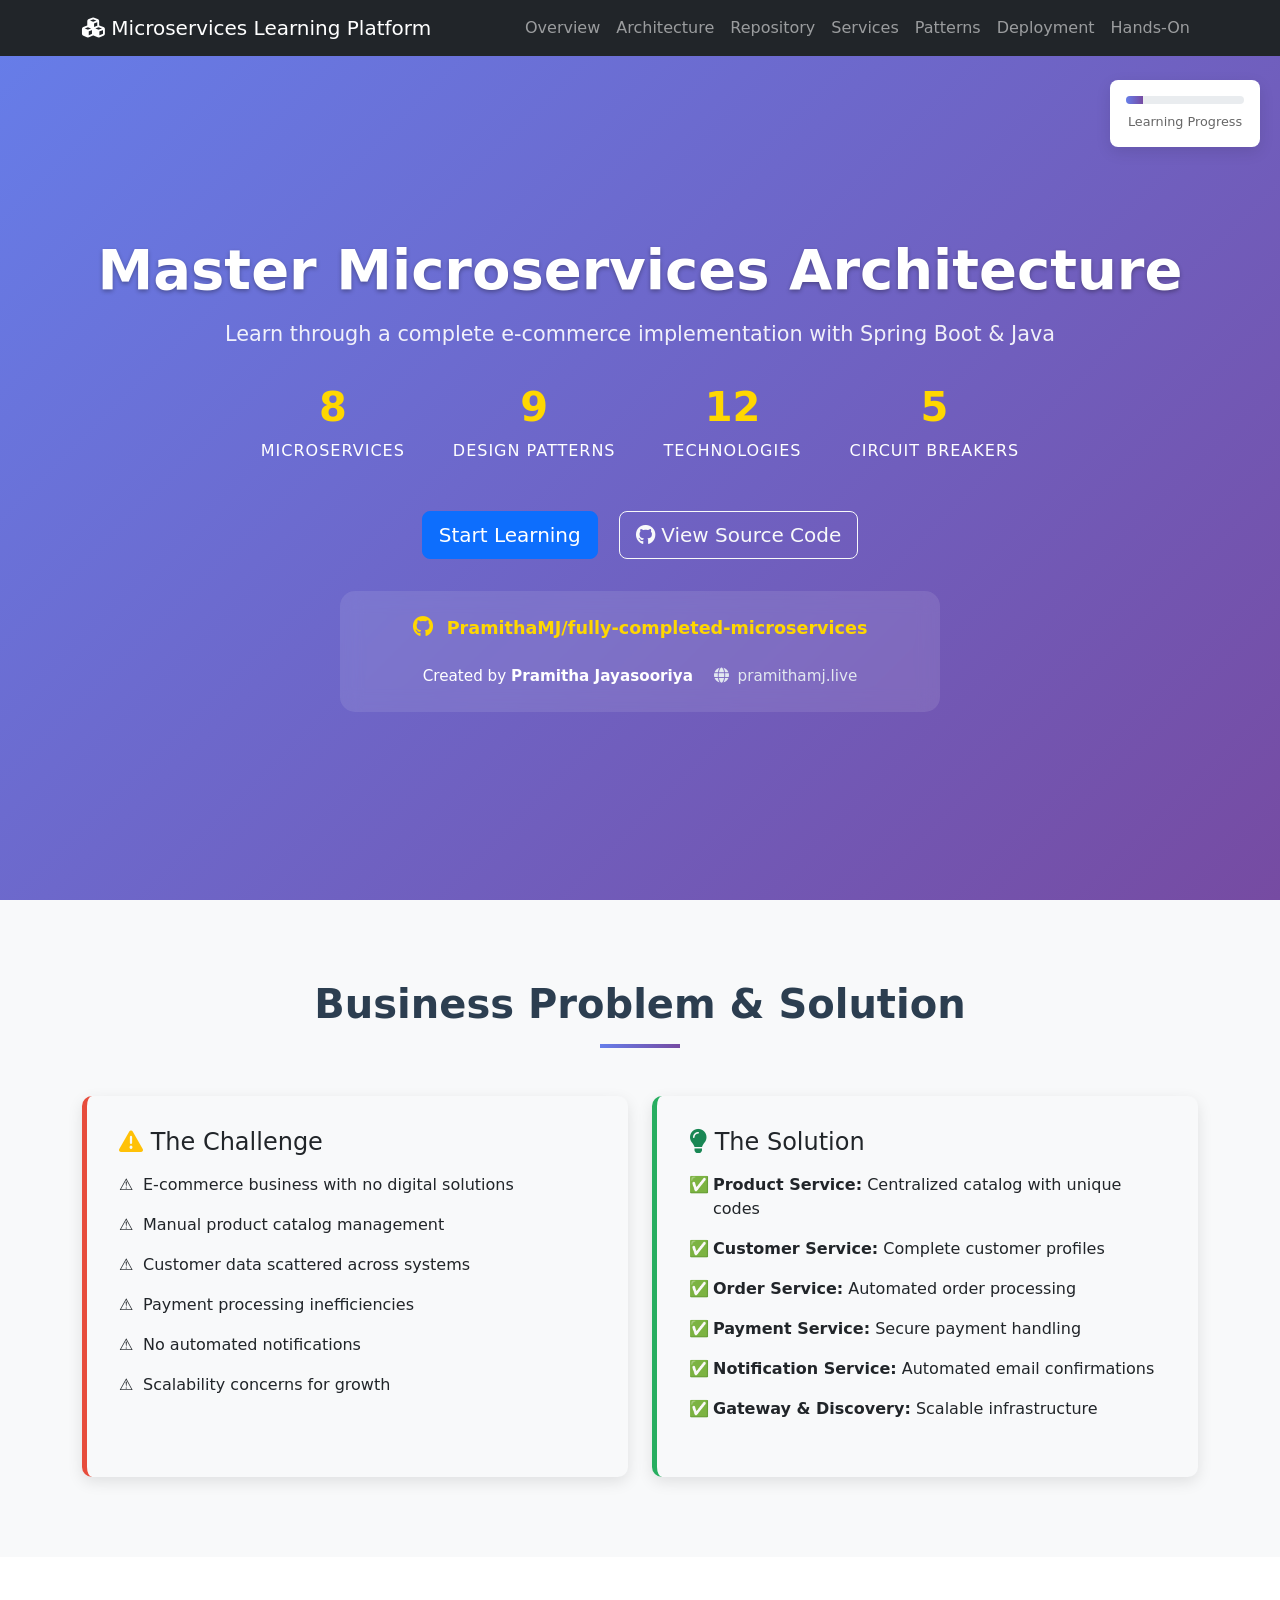
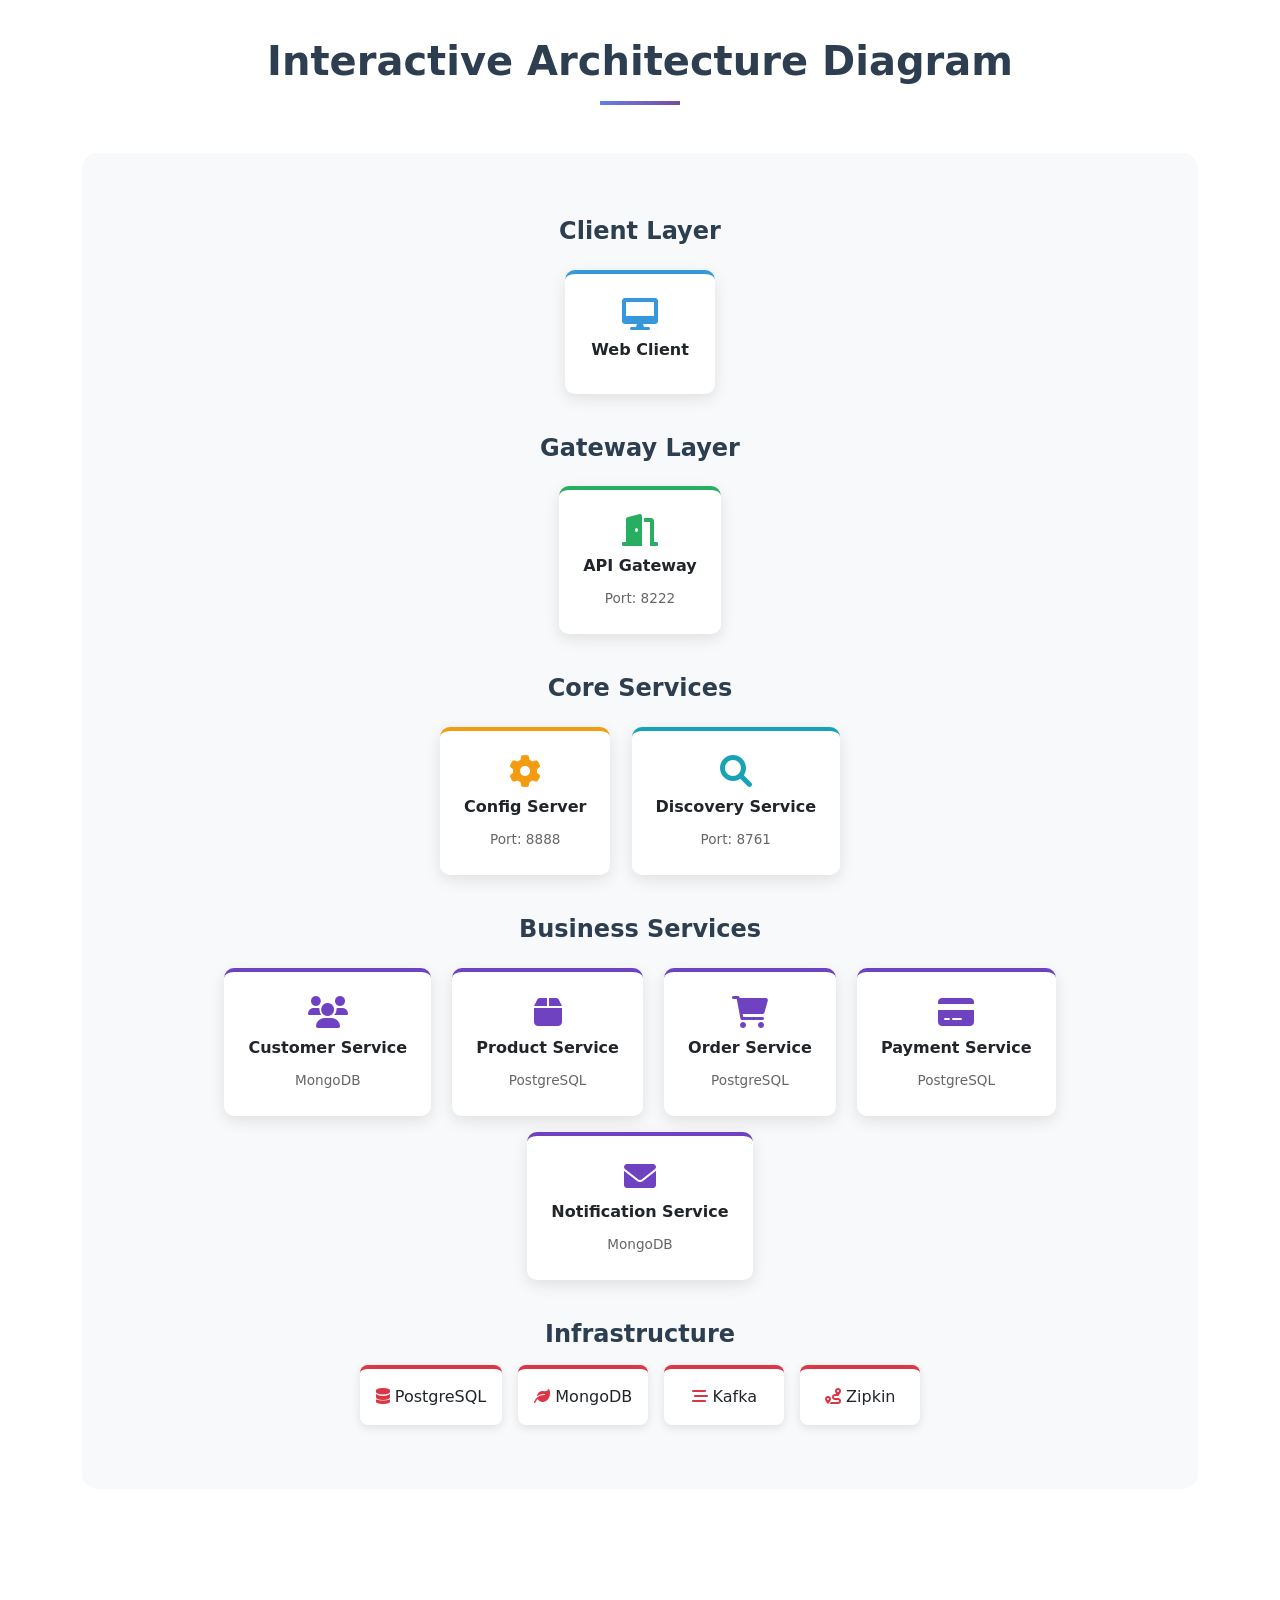
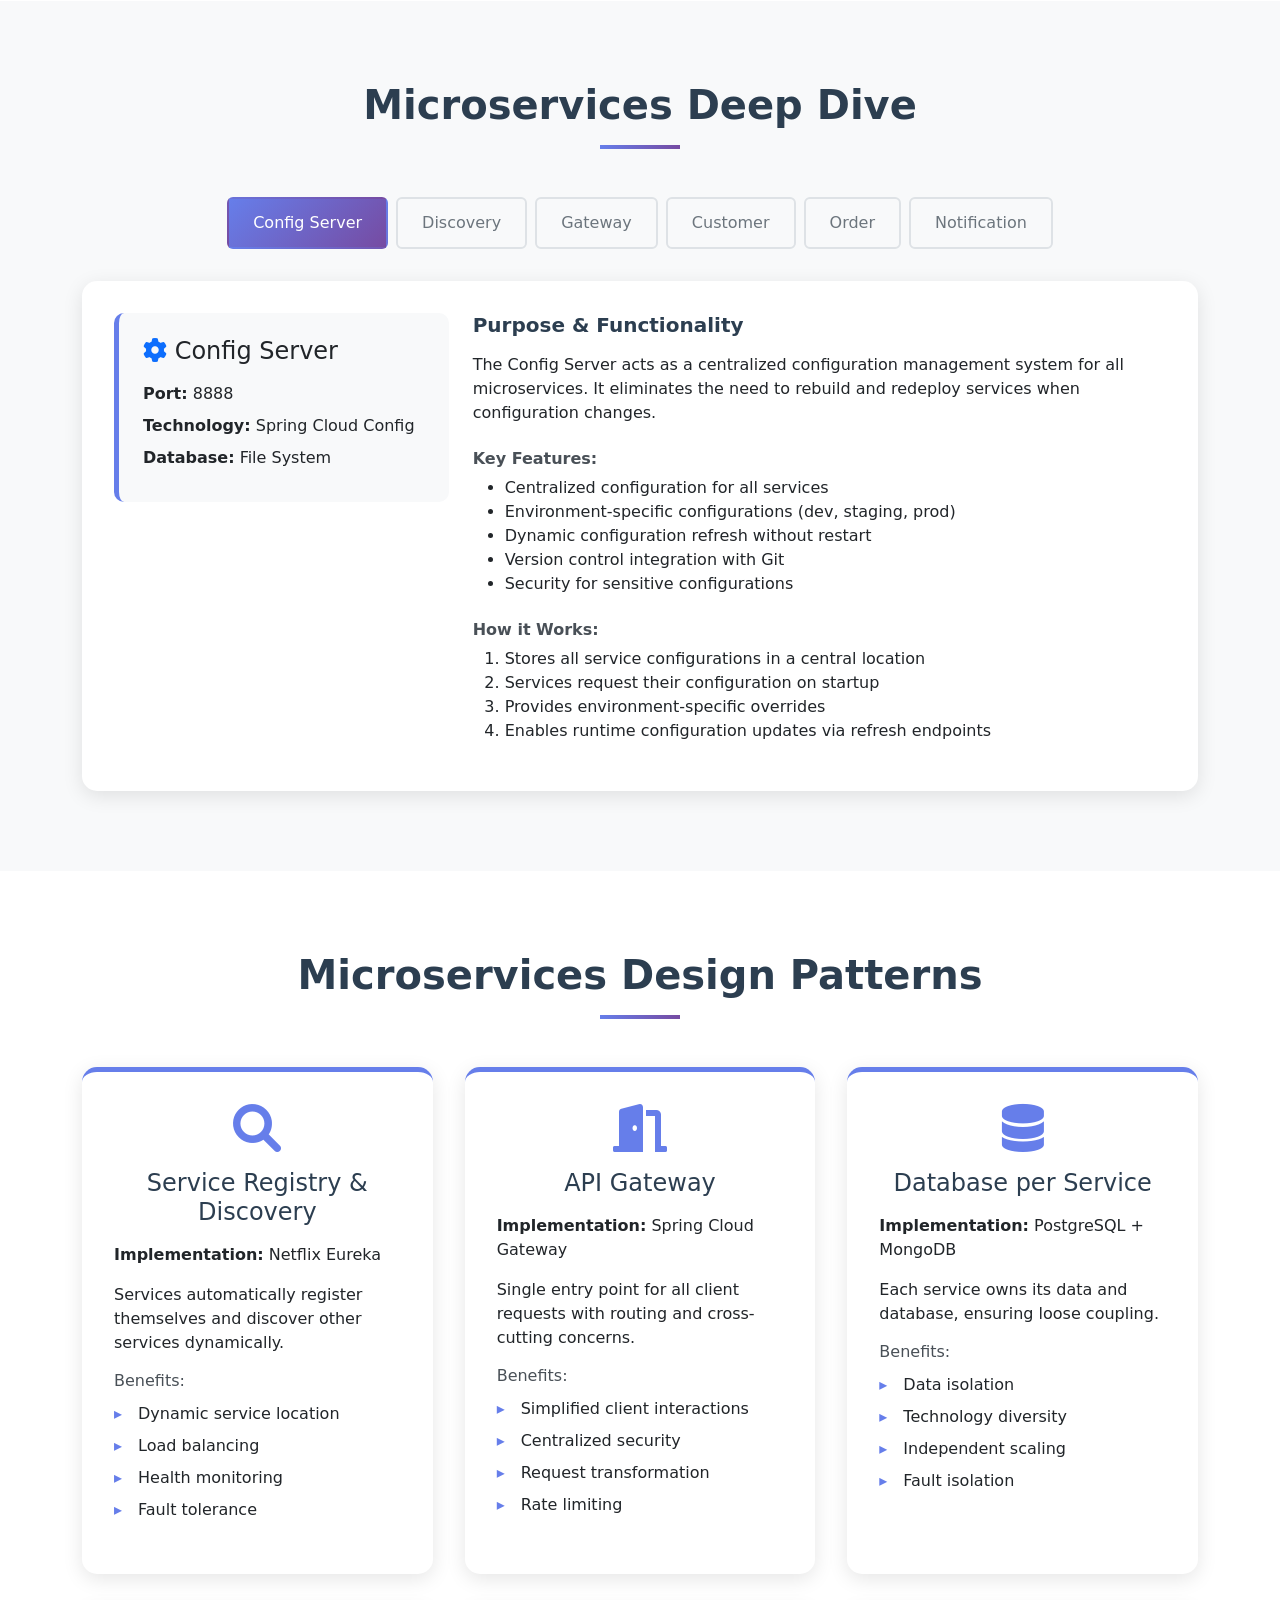
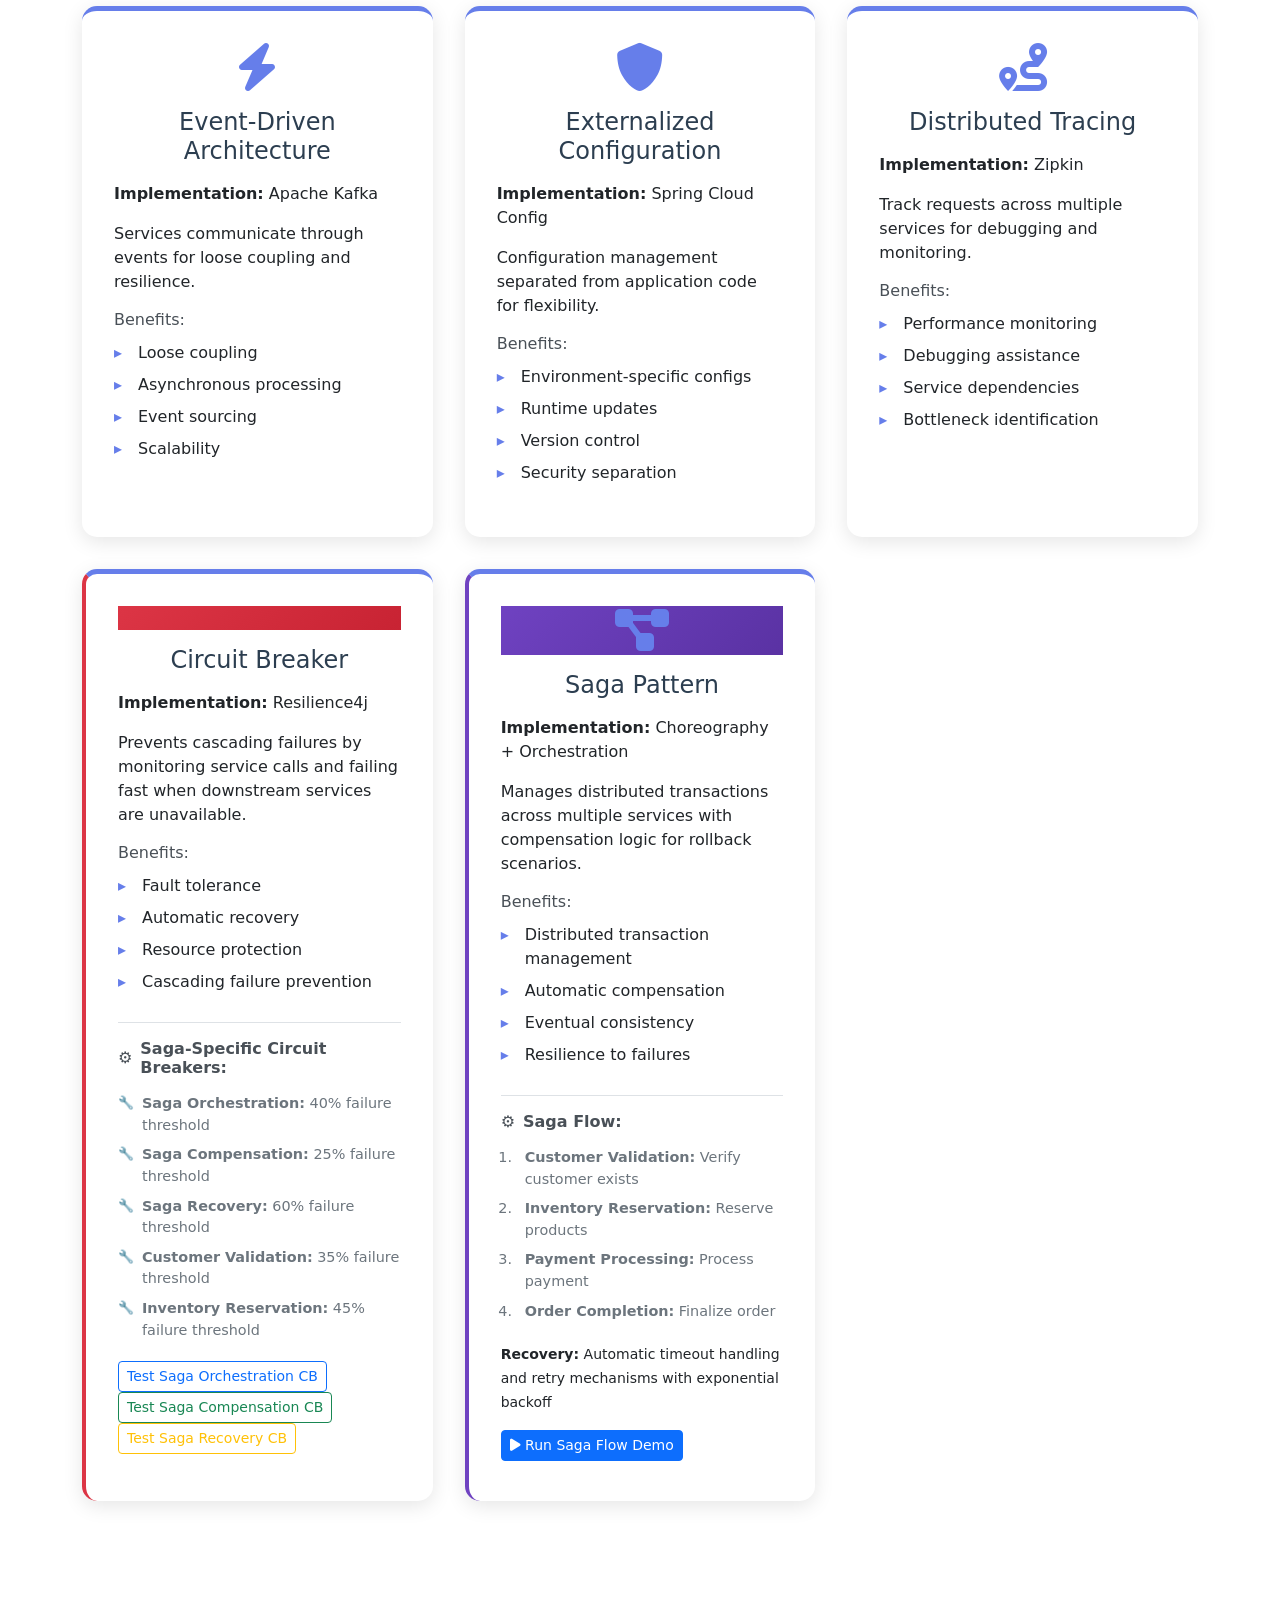
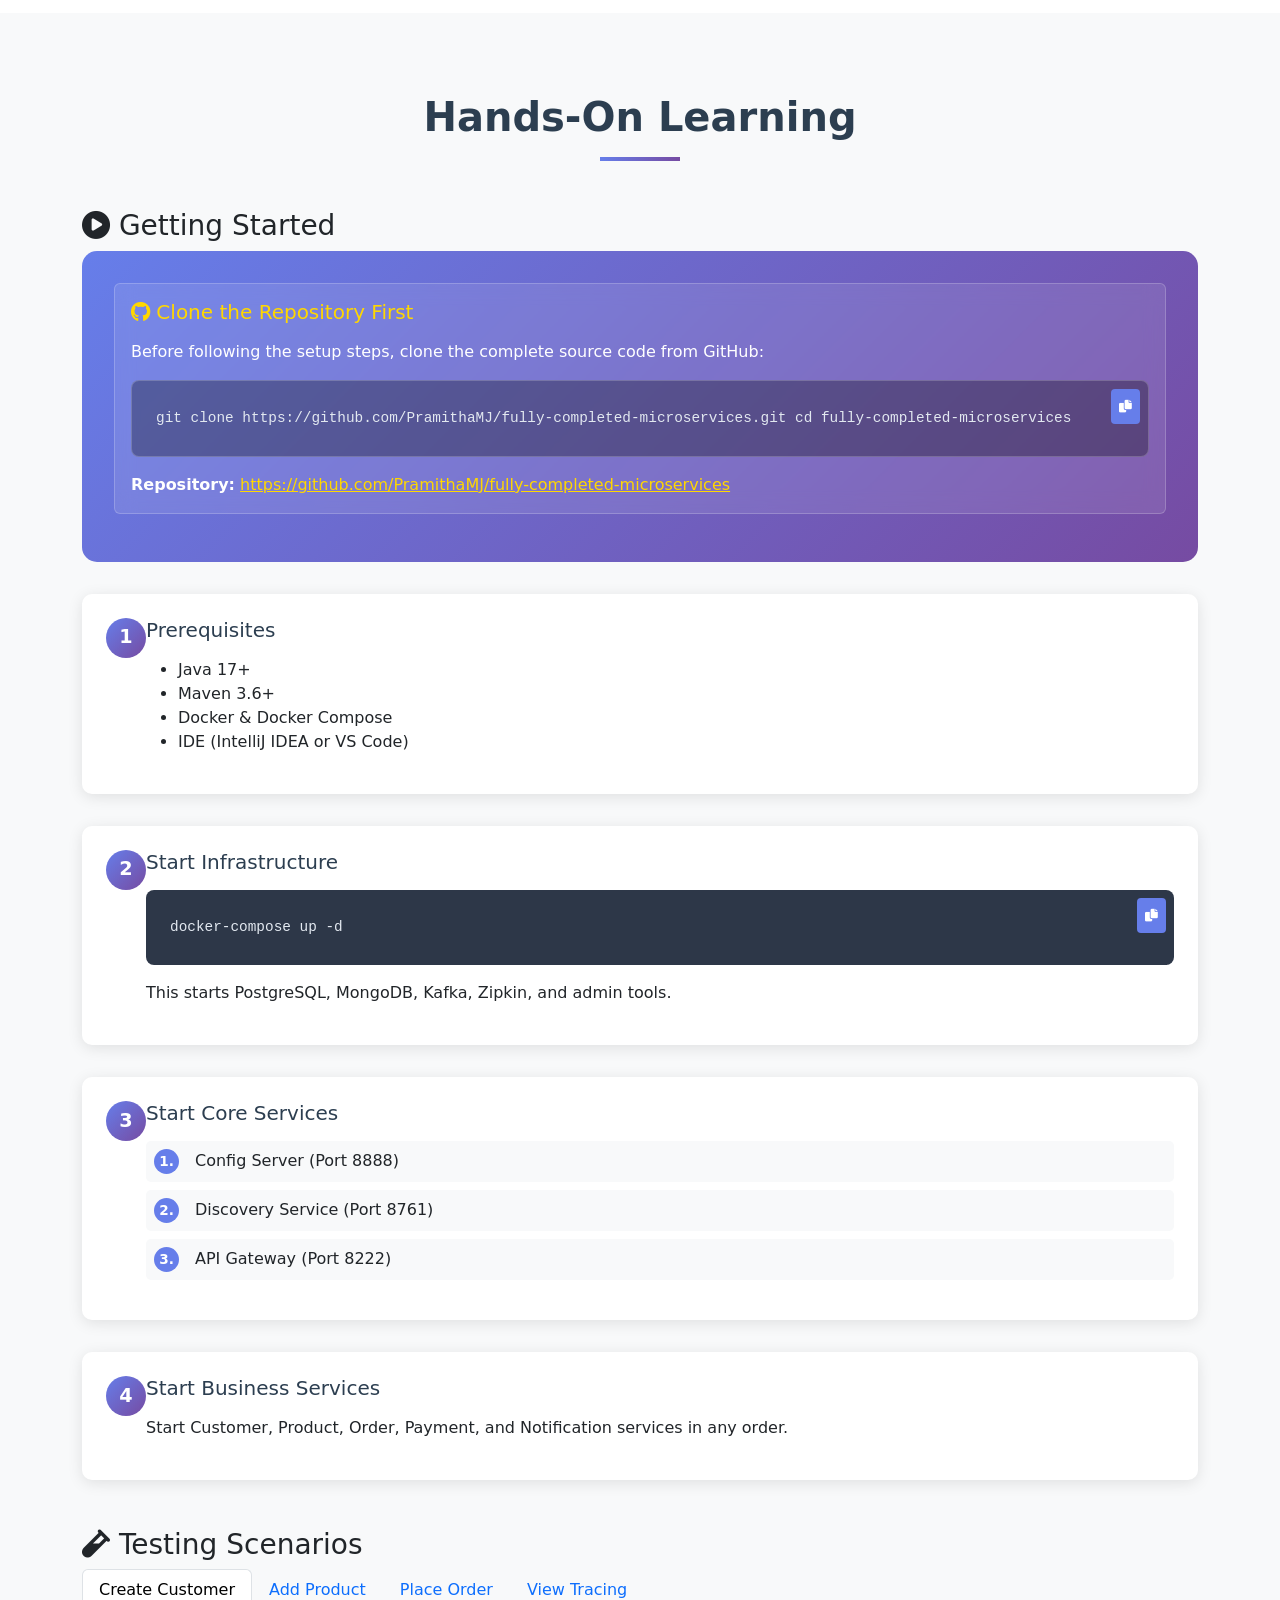
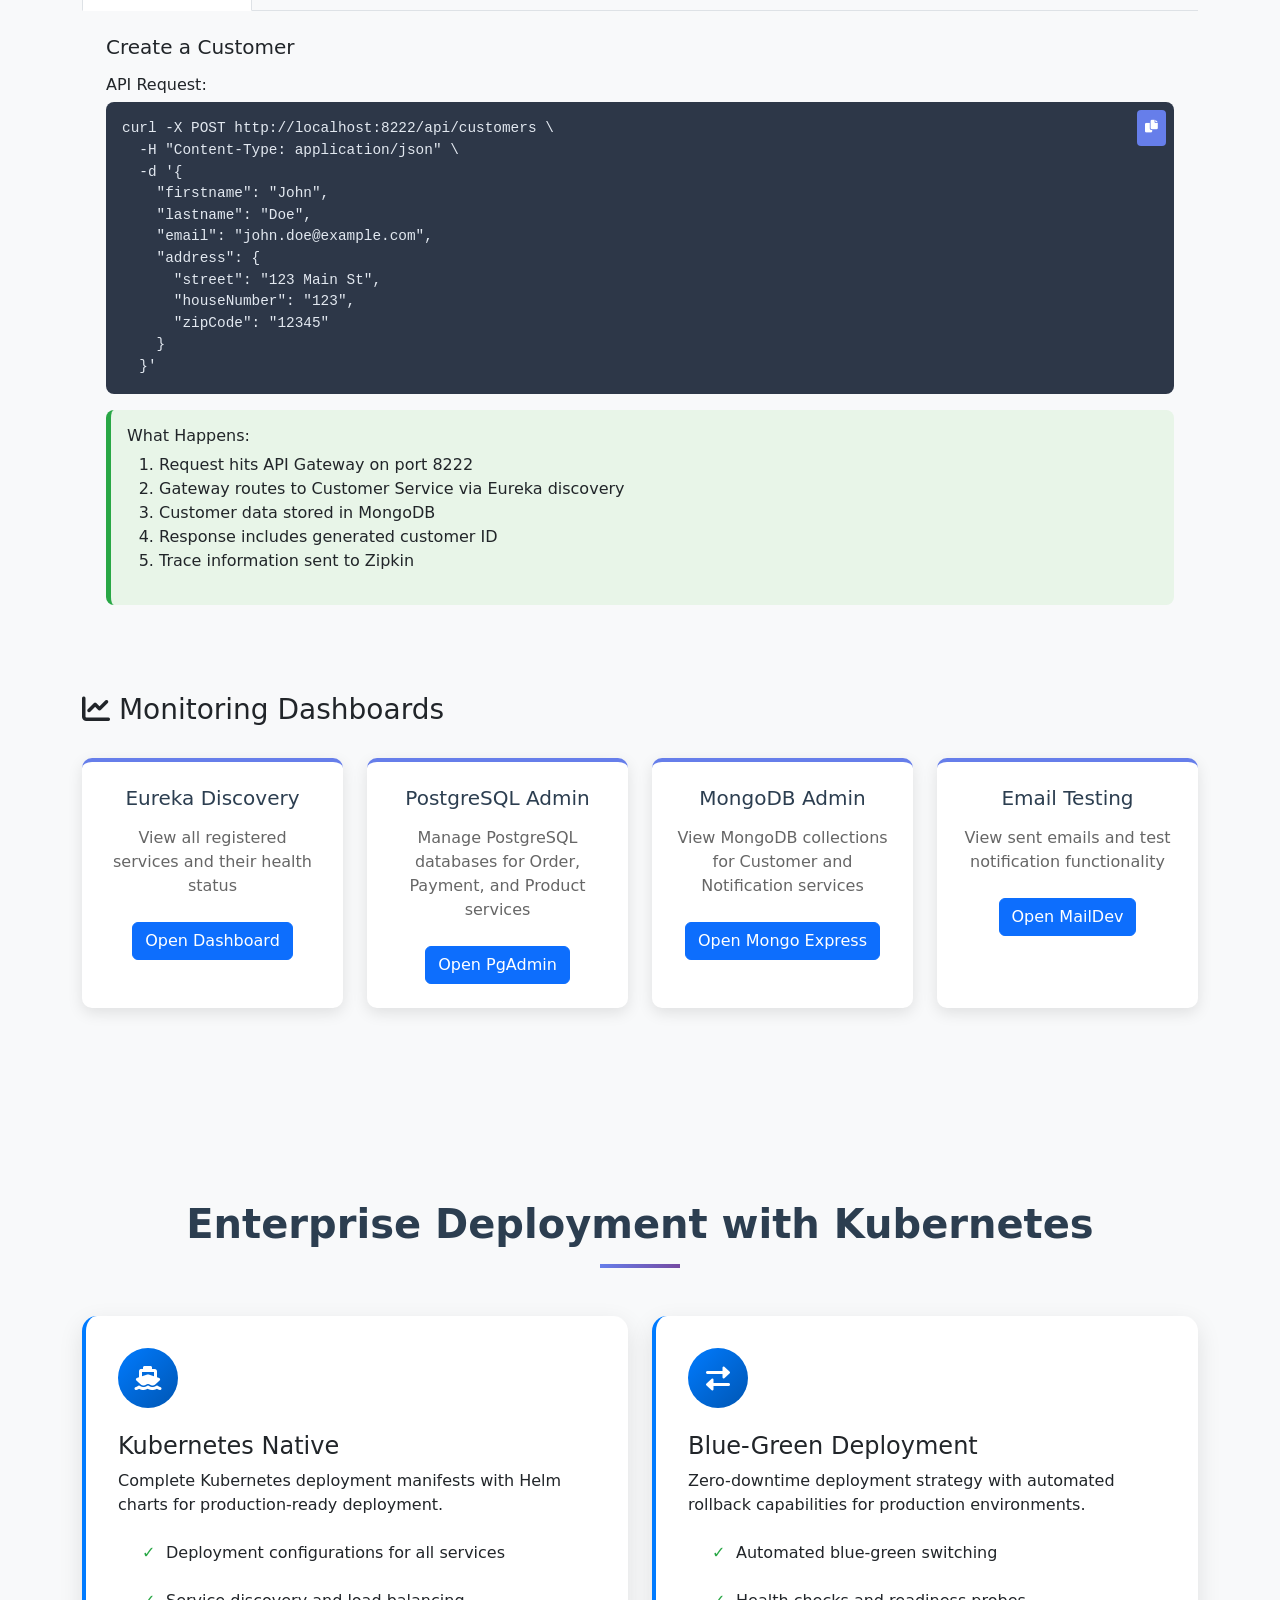
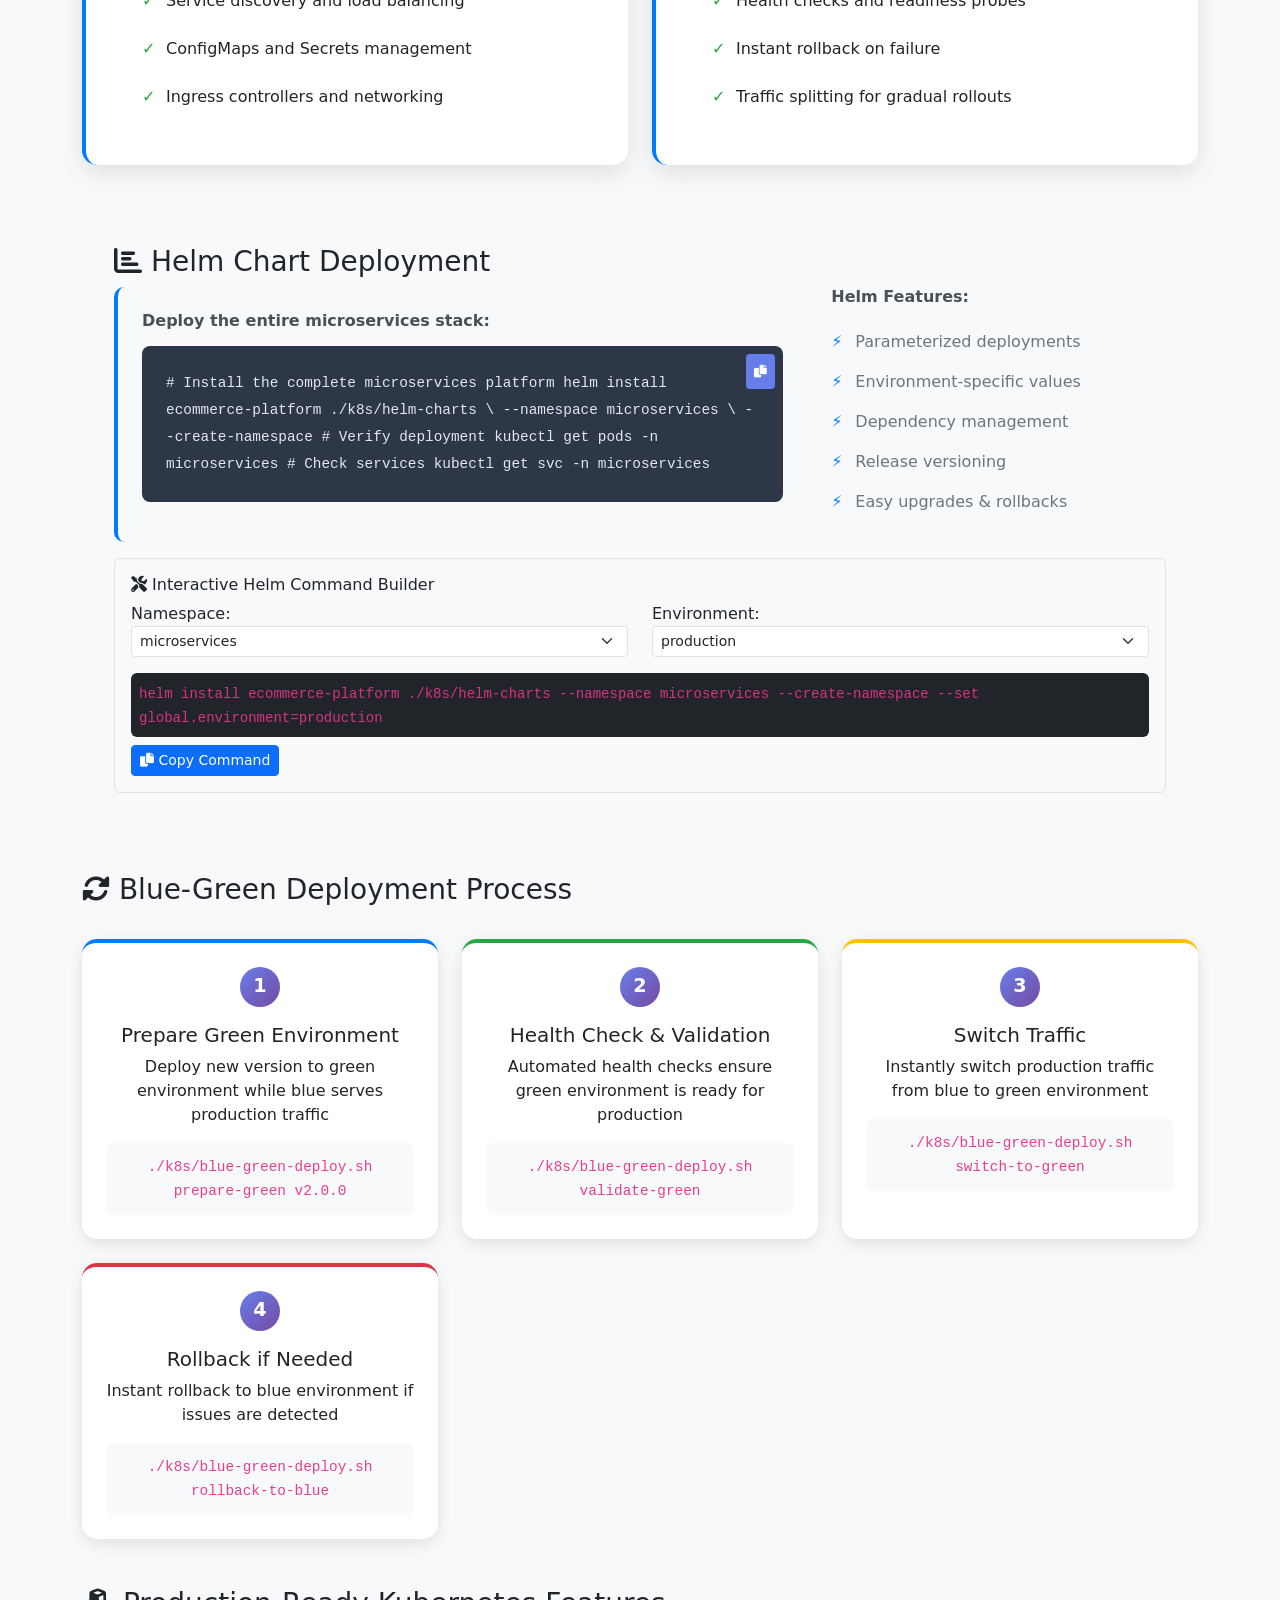
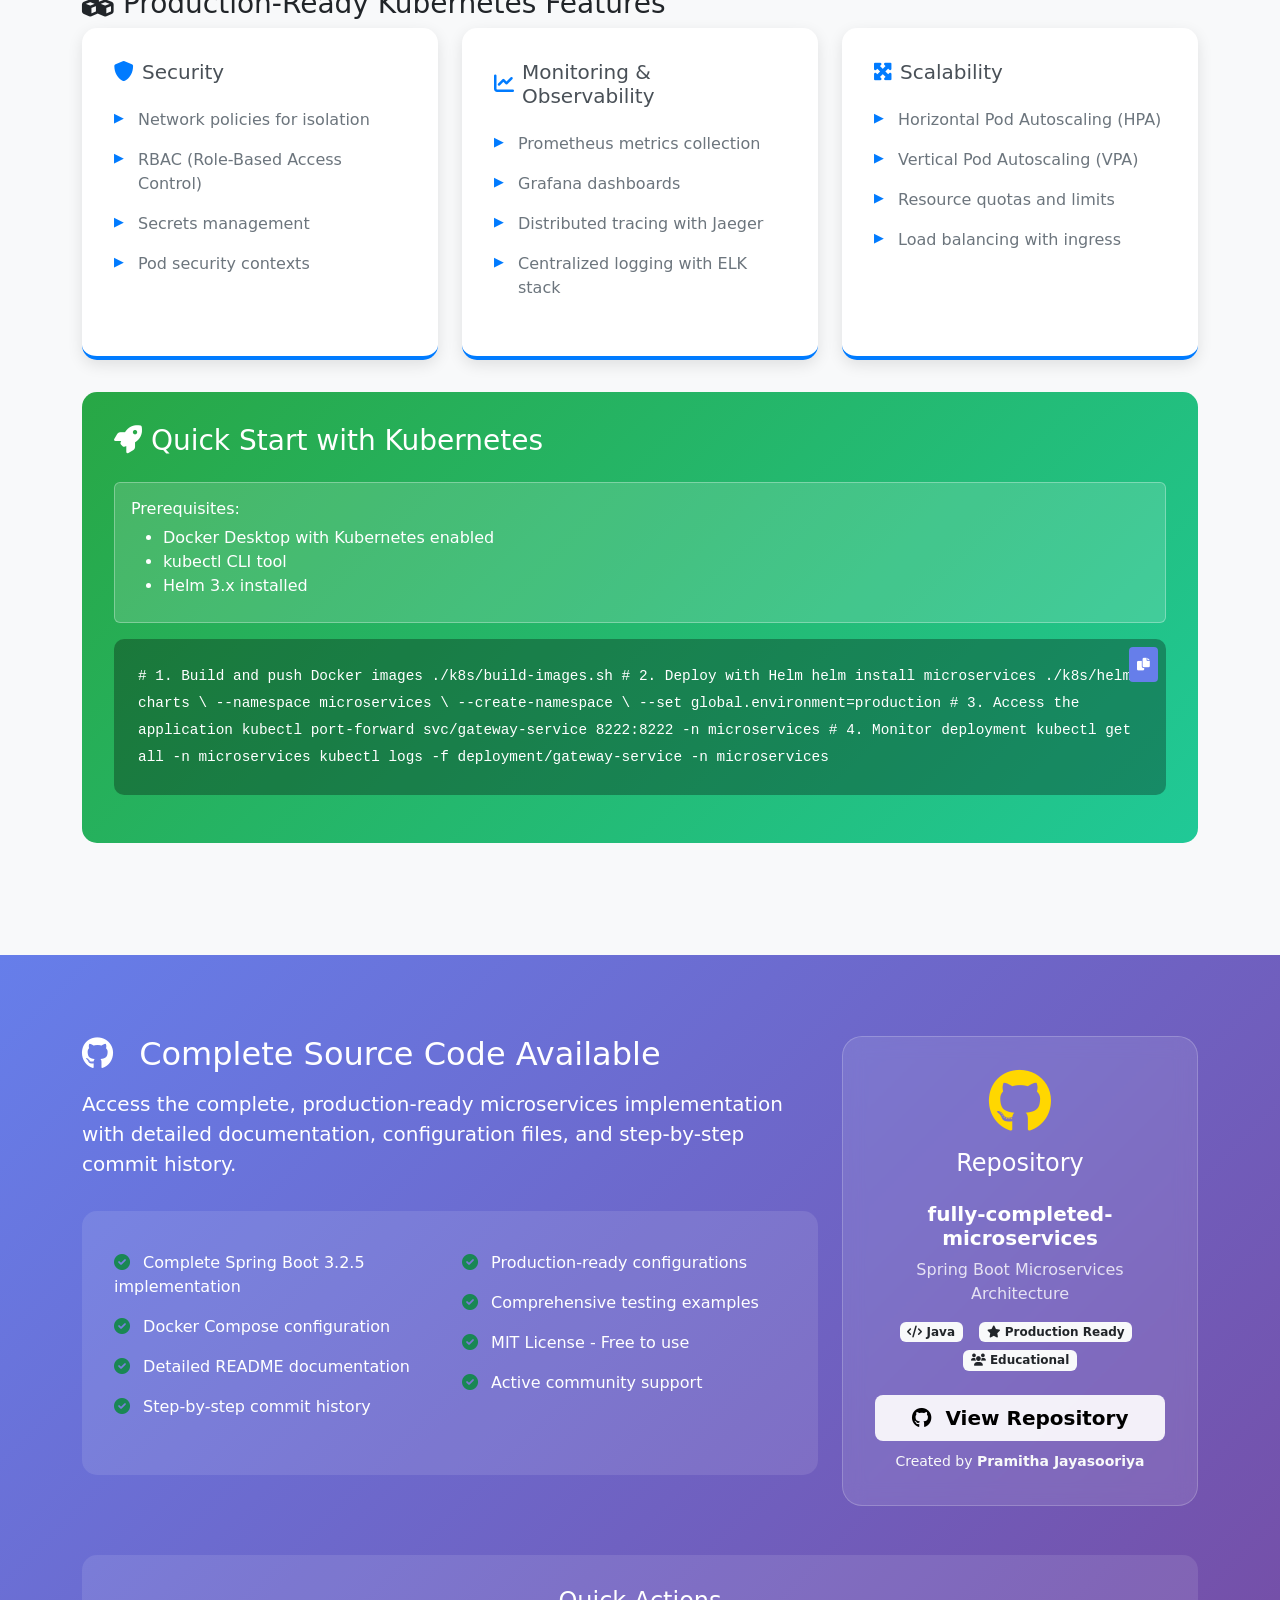
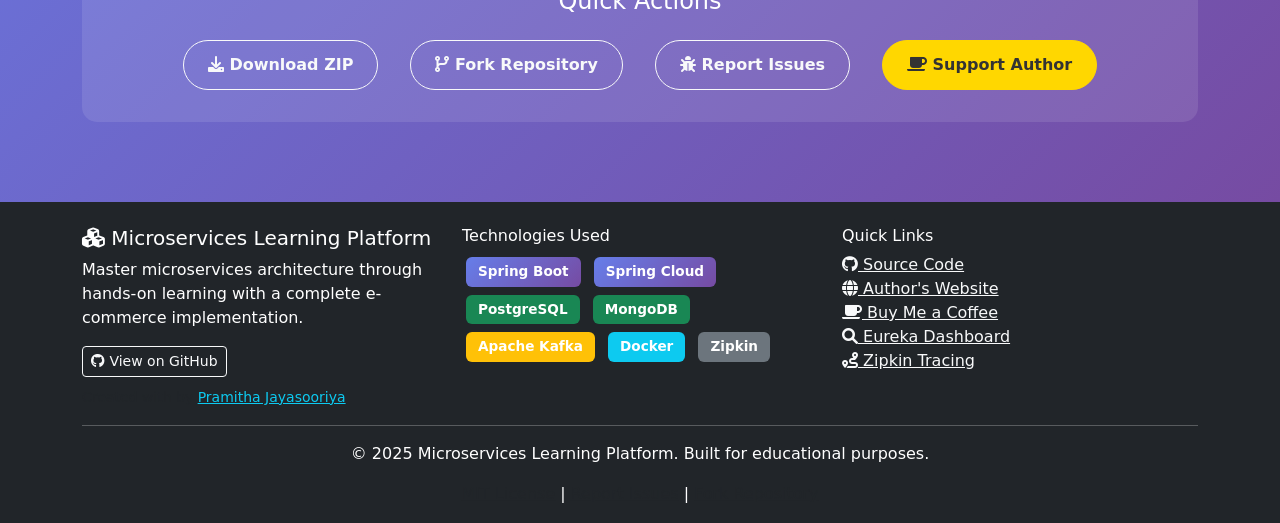
==== commit 15b31b92: "refactor: Update README and index.html for improved clarity and organization" ====
--- a/learning-platform/index.html
+++ b/learning-platform/index.html
@@ -922,6 +922,198 @@
         </div>
     </section>
 
+
+
+    <!-- Kubernetes Deployment Section -->
+    <section id="deployment" class="section bg-light">
+        <div class="container">
+            <h2 class="section-title">Enterprise Deployment with Kubernetes</h2>
+            
+            <!-- Deployment Overview -->
+            <div class="row mb-5">
+                <div class="col-md-6">
+                    <div class="deployment-feature">
+                        <div class="feature-icon">
+                            <i class="fas fa-ship"></i>
+                        </div>
+                        <h4>Kubernetes Native</h4>
+                        <p>Complete Kubernetes deployment manifests with Helm charts for production-ready deployment.</p>
+                        <ul class="feature-list">
+                            <li>Deployment configurations for all services</li>
+                            <li>Service discovery and load balancing</li>
+                            <li>ConfigMaps and Secrets management</li>
+                            <li>Ingress controllers and networking</li>
+                        </ul>
+                    </div>
+                </div>
+                <div class="col-md-6">
+                    <div class="deployment-feature">
+                        <div class="feature-icon">
+                            <i class="fas fa-exchange-alt"></i>
+                        </div>
+                        <h4>Blue-Green Deployment</h4>
+                        <p>Zero-downtime deployment strategy with automated rollback capabilities for production environments.</p>
+                        <ul class="feature-list">
+                            <li>Automated blue-green switching</li>
+                            <li>Health checks and readiness probes</li>
+                            <li>Instant rollback on failure</li>
+                            <li>Traffic splitting for gradual rollouts</li>
+                        </ul>
+                    </div>
+                </div>
+            </div>
+
+            <!-- Helm Charts -->
+            <div class="helm-section mb-5">
+                <h3><i class="fas fa-chart-bar"></i> Helm Chart Deployment</h3>
+                <div class="row">
+                    <div class="col-md-8">
+                        <div class="code-example">
+                            <h6>Deploy the entire microservices stack:</h6>
+                            <div class="code-block">
+                                <code># Install the complete microservices platform
+helm install ecommerce-platform ./k8s/helm-charts \
+  --namespace microservices \
+  --create-namespace
+
+# Verify deployment
+kubectl get pods -n microservices
+
+# Check services
+kubectl get svc -n microservices</code>
+                            </div>
+                        </div>
+                    </div>
+                    <div class="col-md-4">
+                        <div class="helm-features">
+                            <h6>Helm Features:</h6>
+                            <ul>
+                                <li>Parameterized deployments</li>
+                                <li>Environment-specific values</li>
+                                <li>Dependency management</li>
+                                <li>Release versioning</li>
+                                <li>Easy upgrades & rollbacks</li>
+                            </ul>
+                        </div>
+                    </div>
+                </div>
+            </div>
+
+            <!-- Blue-Green Deployment Process -->
+            <div class="blue-green-section mb-5">
+                <h3><i class="fas fa-sync-alt"></i> Blue-Green Deployment Process</h3>
+                <div class="deployment-flow">
+                    <div class="deployment-step">
+                        <div class="step-number bg-primary">1</div>
+                        <h5>Prepare Green Environment</h5>
+                        <p>Deploy new version to green environment while blue serves production traffic</p>
+                        <div class="code-snippet">
+                            <code>./k8s/blue-green-deploy.sh prepare-green v2.0.0</code>
+                        </div>
+                    </div>
+                    
+                    <div class="deployment-step">
+                        <div class="step-number bg-success">2</div>
+                        <h5>Health Check & Validation</h5>
+                        <p>Automated health checks ensure green environment is ready for production</p>
+                        <div class="code-snippet">
+                            <code>./k8s/blue-green-deploy.sh validate-green</code>
+                        </div>
+                    </div>
+                    
+                    <div class="deployment-step">
+                        <div class="step-number bg-warning">3</div>
+                        <h5>Switch Traffic</h5>
+                        <p>Instantly switch production traffic from blue to green environment</p>
+                        <div class="code-snippet">
+                            <code>./k8s/blue-green-deploy.sh switch-to-green</code>
+                        </div>
+                    </div>
+                    
+                    <div class="deployment-step">
+                        <div class="step-number bg-danger">4</div>
+                        <h5>Rollback if Needed</h5>
+                        <p>Instant rollback to blue environment if issues are detected</p>
+                        <div class="code-snippet">
+                            <code>./k8s/blue-green-deploy.sh rollback-to-blue</code>
+                        </div>
+                    </div>
+                </div>
+            </div>
+
+            <!-- Kubernetes Features -->
+            <div class="k8s-features">
+                <h3><i class="fas fa-cubes"></i> Production-Ready Kubernetes Features</h3>
+                <div class="row">
+                    <div class="col-md-4">
+                        <div class="feature-card">
+                            <h5><i class="fas fa-shield-alt"></i> Security</h5>
+                            <ul>
+                                <li>Network policies for isolation</li>
+                                <li>RBAC (Role-Based Access Control)</li>
+                                <li>Secrets management</li>
+                                <li>Pod security contexts</li>
+                            </ul>
+                        </div>
+                    </div>
+                    <div class="col-md-4">
+                        <div class="feature-card">
+                            <h5><i class="fas fa-chart-line"></i> Monitoring & Observability</h5>
+                            <ul>
+                                <li>Prometheus metrics collection</li>
+                                <li>Grafana dashboards</li>
+                                <li>Distributed tracing with Jaeger</li>
+                                <li>Centralized logging with ELK stack</li>
+                            </ul>
+                        </div>
+                    </div>
+                    <div class="col-md-4">
+                        <div class="feature-card">
+                            <h5><i class="fas fa-expand-arrows-alt"></i> Scalability</h5>
+                            <ul>
+                                <li>Horizontal Pod Autoscaling (HPA)</li>
+                                <li>Vertical Pod Autoscaling (VPA)</li>
+                                <li>Resource quotas and limits</li>
+                                <li>Load balancing with ingress</li>
+                            </ul>
+                        </div>
+                    </div>
+                </div>
+            </div>
+
+            <!-- Quick Start Commands -->
+            <div class="quick-start-k8s">
+                <h3><i class="fas fa-rocket"></i> Quick Start with Kubernetes</h3>
+                <div class="alert alert-info">
+                    <h6>Prerequisites:</h6>
+                    <ul class="mb-2">
+                        <li>Docker Desktop with Kubernetes enabled</li>
+                        <li>kubectl CLI tool</li>
+                        <li>Helm 3.x installed</li>
+                    </ul>
+                </div>
+                
+                <div class="code-block">
+                    <code># 1. Build and push Docker images
+./k8s/build-images.sh
+
+# 2. Deploy with Helm
+helm install microservices ./k8s/helm-charts \
+  --namespace microservices \
+  --create-namespace \
+  --set global.environment=production
+
+# 3. Access the application
+kubectl port-forward svc/gateway-service 8222:8222 -n microservices
+
+# 4. Monitor deployment
+kubectl get all -n microservices
+kubectl logs -f deployment/gateway-service -n microservices</code>
+                </div>
+            </div>
+        </div>
+    </section>
+
     <!-- GitHub Repository Section -->
     <section id="repository" class="section bg-primary text-white">
         <div class="container">
@@ -1028,479 +1220,6 @@
         </div>
     </section>
 
-    <!-- Microservices Deep Dive -->
-    <section id="services" class="section bg-light">
-        <div class="container">
-            <h2 class="section-title">Microservices Deep Dive</h2>
-            
-            <!-- Service Tabs -->
-            <ul class="nav nav-pills justify-content-center mb-4" id="serviceTab" role="tablist">
-                <li class="nav-item" role="presentation">
-                    <button class="nav-link active" data-bs-toggle="pill" data-bs-target="#config-service">Config Server</button>
-                </li>
-                <li class="nav-item" role="presentation">
-                    <button class="nav-link" data-bs-toggle="pill" data-bs-target="#discovery-service">Discovery</button>
-                </li>
-                <li class="nav-item" role="presentation">
-                    <button class="nav-link" data-bs-toggle="pill" data-bs-target="#gateway-service">Gateway</button>
-                </li>
-                <li class="nav-item" role="presentation">
-                    <button class="nav-link" data-bs-toggle="pill" data-bs-target="#customer-service">Customer</button>
-                </li>
-                <li class="nav-item" role="presentation">
-                    <button class="nav-link" data-bs-toggle="pill" data-bs-target="#order-service">Order</button>
-                </li>
-                <li class="nav-item" role="presentation">
-                    <button class="nav-link" data-bs-toggle="pill" data-bs-target="#notification-service">Notification</button>
-                </li>
-            </ul>
-
-            <!-- Tab Content -->
-            <div class="tab-content">
-                <!-- Config Service -->
-                <div class="tab-pane fade show active" id="config-service">
-                    <div class="service-detail">
-                        <div class="row">
-                            <div class="col-lg-4">
-                                <div class="service-info">
-                                    <h4><i class="fas fa-cog text-primary"></i> Config Server</h4>
-                                    <p><strong>Port:</strong> 8888</p>
-                                    <p><strong>Technology:</strong> Spring Cloud Config</p>
-                                    <p><strong>Database:</strong> File System</p>
-                                </div>
-                            </div>
-                            <div class="col-lg-8">
-                                <div class="service-description">
-                                    <h5>Purpose & Functionality</h5>
-                                    <p>The Config Server acts as a centralized configuration management system for all microservices. It eliminates the need to rebuild and redeploy services when configuration changes.</p>
-                                    
-                                    <h6>Key Features:</h6>
-                                    <ul>
-                                        <li>Centralized configuration for all services</li>
-                                        <li>Environment-specific configurations (dev, staging, prod)</li>
-                                        <li>Dynamic configuration refresh without restart</li>
-                                        <li>Version control integration with Git</li>
-                                        <li>Security for sensitive configurations</li>
-                                    </ul>
-
-                                    <h6>How it Works:</h6>
-                                    <ol>
-                                        <li>Stores all service configurations in a central location</li>
-                                        <li>Services request their configuration on startup</li>
-                                        <li>Provides environment-specific overrides</li>
-                                        <li>Enables runtime configuration updates via refresh endpoints</li>
-                                    </ol>
-                                </div>
-                            </div>
-                        </div>
-                    </div>
-                </div>
-
-                <!-- Discovery Service -->
-                <div class="tab-pane fade" id="discovery-service">
-                    <div class="service-detail">
-                        <div class="row">
-                            <div class="col-lg-4">
-                                <div class="service-info">
-                                    <h4><i class="fas fa-search text-info"></i> Discovery Service</h4>
-                                    <p><strong>Port:</strong> 8761</p>
-                                    <p><strong>Technology:</strong> Netflix Eureka</p>
-                                    <p><strong>Database:</strong> In-Memory Registry</p>
-                                </div>
-                            </div>
-                            <div class="col-lg-8">
-                                <div class="service-description">
-                                    <h5>Service Registry & Discovery</h5>
-                                    <p>The Discovery Service maintains a registry of all available microservice instances, enabling dynamic service-to-service communication without hardcoded URLs.</p>
-                                    
-                                    <h6>Key Features:</h6>
-                                    <ul>
-                                        <li>Automatic service registration</li>
-                                        <li>Health check monitoring</li>
-                                        <li>Load balancing support</li>
-                                        <li>Failover and resilience</li>
-                                        <li>Web dashboard for monitoring</li>
-                                    </ul>
-
-                                    <h6>Service Registration Flow:</h6>
-                                    <ol>
-                                        <li>Services register themselves on startup</li>
-                                        <li>Send periodic heartbeats to maintain registration</li>
-                                        <li>Other services discover available instances</li>
-                                        <li>Automatic deregistration on shutdown</li>
-                                    </ol>
-                                </div>
-                            </div>
-                        </div>
-                    </div>
-                </div>
-
-                <!-- Gateway Service -->
-                <div class="tab-pane fade" id="gateway-service">
-                    <div class="service-detail">
-                        <div class="row">
-                            <div class="col-lg-4">
-                                <div class="service-info">
-                                    <h4><i class="fas fa-door-open text-success"></i> API Gateway</h4>
-                                    <p><strong>Port:</strong> 8222</p>
-                                    <p><strong>Technology:</strong> Spring Cloud Gateway</p>
-                                    <p><strong>Features:</strong> Routing, Load Balancing, Tracing</p>
-                                </div>
-                            </div>
-                            <div class="col-lg-8">
-                                <div class="service-description">
-                                    <h5>Single Entry Point</h5>
-                                    <p>The API Gateway serves as the single entry point for all client requests, routing them to appropriate microservices while providing cross-cutting concerns.</p>
-                                    
-                                    <h6>Key Responsibilities:</h6>
-                                    <ul>
-                                        <li>Request routing to appropriate services</li>
-                                        <li>Load balancing across service instances</li>
-                                        <li>Authentication and authorization</li>
-                                        <li>Request/response transformation</li>
-                                        <li>Rate limiting and throttling</li>
-                                        <li>Distributed tracing integration</li>
-                                    </ul>
-
-                                    <h6>Routing Example:</h6>
-                                    <div class="code-example">
-                                        <code>
-                                            /api/customers/** → Customer Service<br>
-                                            /api/products/** → Product Service<br>
-                                            /api/orders/** → Order Service<br>
-                                            /api/payments/** → Payment Service
-                                        </code>
-                                    </div>
-                                </div>
-                            </div>
-                        </div>
-                    </div>
-                </div>
-
-                <!-- Customer Service -->
-                <div class="tab-pane fade" id="customer-service">
-                    <div class="service-detail">
-                        <div class="row">
-                            <div class="col-lg-4">
-                                <div class="service-info">
-                                    <h4><i class="fas fa-users text-primary"></i> Customer Service</h4>
-                                    <p><strong>Database:</strong> MongoDB</p>
-                                    <p><strong>Technology:</strong> Spring Data MongoDB</p>
-                                    <p><strong>Pattern:</strong> Document Store</p>
-                                </div>
-                            </div>
-                            <div class="col-lg-8">
-                                <div class="service-description">
-                                    <h5>Customer Profile Management</h5>
-                                    <p>Manages all customer-related data and operations, storing flexible customer profiles in MongoDB for scalability and schema evolution.</p>
-                                    
-                                    <h6>Data Model:</h6>
-                                    <ul>
-                                        <li><strong>Personal Info:</strong> First name, Last name, Email</li>
-                                        <li><strong>Address:</strong> Street, City, Zipcode</li>
-                                        <li><strong>Metadata:</strong> Creation date, Update history</li>
-                                    </ul>
-
-                                    <h6>API Endpoints:</h6>
-                                    <div class="api-endpoints">
-                                        <div class="endpoint">
-                                            <span class="method post">POST</span> /api/customers - Create customer
-                                        </div>
-                                        <div class="endpoint">
-                                            <span class="method get">GET</span> /api/customers/{id} - Get customer details
-                                        </div>
-                                        <div class="endpoint">
-                                            <span class="method put">PUT</span> /api/customers/{id} - Update customer
-                                        </div>
-                                        <div class="endpoint">
-                                            <span class="method get">GET</span> /api/customers/exists/{id} - Check existence
-                                        </div>
-                                    </div>
-                                </div>
-                            </div>
-                        </div>
-                    </div>
-                </div>
-
-                <!-- Order Service -->
-                <div class="tab-pane fade" id="order-service">
-                    <div class="service-detail">
-                        <div class="row">
-                            <div class="col-lg-4">
-                                <div class="service-info">
-                                    <h4><i class="fas fa-shopping-cart text-warning"></i> Order Service</h4>
-                                    <p><strong>Database:</strong> PostgreSQL</p>
-                                    <p><strong>Technology:</strong> Spring Data JPA</p>
-                                    <p><strong>Integration:</strong> OpenFeign, Kafka</p>
-                                </div>
-                            </div>
-                            <div class="col-lg-8">
-                                <div class="service-description">
-                                    <h5>Order Processing Hub</h5>
-                                    <p>Orchestrates the complete order lifecycle, integrating with multiple services to validate customers, check product availability, process payments, and trigger notifications.</p>
-                                    
-                                    <h6>Order Processing Flow:</h6>
-                                    <ol>
-                                        <li><strong>Validation:</strong> Check customer exists via Customer Service</li>
-                                        <li><strong>Inventory:</strong> Validate products and quantities via Product Service</li>
-                                        <li><strong>Order Creation:</strong> Create order with PENDING status</li>
-                                        <li><strong>Payment:</strong> Process payment via Payment Service</li>
-                                        <li><strong>Confirmation:</strong> Send confirmation via Kafka to Notification Service</li>
-                                        <li><strong>Status Update:</strong> Update order status based on payment result</li>
-                                    </ol>
-
-                                    <h6>Service Dependencies:</h6>
-                                    <ul>
-                                        <li><strong>CustomerClient:</strong> Customer validation</li>
-                                        <li><strong>ProductClient:</strong> Product verification</li>
-                                        <li><strong>PaymentClient:</strong> Payment processing</li>
-                                        <li><strong>Kafka Producer:</strong> Event notifications</li>
-                                    </ul>
-                                </div>
-                            </div>
-                        </div>
-                    </div>
-                </div>
-
-                <!-- Notification Service -->
-                <div class="tab-pane fade" id="notification-service">
-                    <div class="service-detail">
-                        <div class="row">
-                            <div class="col-lg-4">
-                                <div class="service-info">
-                                    <h4><i class="fas fa-envelope text-danger"></i> Notification Service</h4>
-                                    <p><strong>Database:</strong> MongoDB</p>
-                                    <p><strong>Technology:</strong> Kafka, Thymeleaf</p>
-                                    <p><strong>Integration:</strong> Java Mail Sender</p>
-                                </div>
-                            </div>
-                            <div class="col-lg-8">
-                                <div class="service-description">
-                                    <h5>Event-Driven Notifications</h5>
-                                    <p>Handles all notification requirements using event-driven architecture. Listens to Kafka events and sends appropriate email notifications to customers.</p>
-                                    
-                                    <h6>Notification Types:</h6>
-                                    <ul>
-                                        <li><strong>Order Confirmation:</strong> When order is successfully created</li>
-                                        <li><strong>Payment Success:</strong> When payment is processed successfully</li>
-                                        <li><strong>Payment Failure:</strong> When payment processing fails</li>
-                                        <li><strong>Order Updates:</strong> Status changes and updates</li>
-                                    </ul>
-
-                                    <h6>Event Processing Flow:</h6>
-                                    <ol>
-                                        <li>Listen to Kafka topics (order-topic, payment-topic)</li>
-                                        <li>Parse incoming event messages</li>
-                                        <li>Generate HTML email using Thymeleaf templates</li>
-                                        <li>Send email via configured SMTP server</li>
-                                        <li>Store notification history in MongoDB</li>
-                                    </ol>
-
-                                    <h6>Email Templates:</h6>
-                                    <ul>
-                                        <li>order-confirmation.html</li>
-                                        <li>payment-confirmation.html</li>
-                                        <li>payment-failed.html</li>
-                                    </ul>
-                                </div>
-                            </div>
-                        </div>
-                    </div>
-                </div>
-            </div>
-        </div>
-    </section>
-
-    <!-- Kubernetes Deployment Section -->
-    <section id="deployment" class="section bg-light">
-        <div class="container">
-            <h2 class="section-title">Enterprise Deployment with Kubernetes</h2>
-            
-            <!-- Deployment Overview -->
-            <div class="row mb-5">
-                <div class="col-md-6">
-                    <div class="deployment-feature">
-                        <div class="feature-icon">
-                            <i class="fas fa-ship"></i>
-                        </div>
-                        <h4>Kubernetes Native</h4>
-                        <p>Complete Kubernetes deployment manifests with Helm charts for production-ready deployment.</p>
-                        <ul class="feature-list">
-                            <li>Deployment configurations for all services</li>
-                            <li>Service discovery and load balancing</li>
-                            <li>ConfigMaps and Secrets management</li>
-                            <li>Ingress controllers and networking</li>
-                        </ul>
-                    </div>
-                </div>
-                <div class="col-md-6">
-                    <div class="deployment-feature">
-                        <div class="feature-icon">
-                            <i class="fas fa-exchange-alt"></i>
-                        </div>
-                        <h4>Blue-Green Deployment</h4>
-                        <p>Zero-downtime deployment strategy with automated rollback capabilities for production environments.</p>
-                        <ul class="feature-list">
-                            <li>Automated blue-green switching</li>
-                            <li>Health checks and readiness probes</li>
-                            <li>Instant rollback on failure</li>
-                            <li>Traffic splitting for gradual rollouts</li>
-                        </ul>
-                    </div>
-                </div>
-            </div>
-
-            <!-- Helm Charts -->
-            <div class="helm-section mb-5">
-                <h3><i class="fas fa-chart-bar"></i> Helm Chart Deployment</h3>
-                <div class="row">
-                    <div class="col-md-8">
-                        <div class="code-example">
-                            <h6>Deploy the entire microservices stack:</h6>
-                            <div class="code-block">
-                                <code># Install the complete microservices platform
-helm install ecommerce-platform ./k8s/helm-charts \
-  --namespace microservices \
-  --create-namespace
-
-# Verify deployment
-kubectl get pods -n microservices
-
-# Check services
-kubectl get svc -n microservices</code>
-                            </div>
-                        </div>
-                    </div>
-                    <div class="col-md-4">
-                        <div class="helm-features">
-                            <h6>Helm Features:</h6>
-                            <ul>
-                                <li>Parameterized deployments</li>
-                                <li>Environment-specific values</li>
-                                <li>Dependency management</li>
-                                <li>Release versioning</li>
-                                <li>Easy upgrades & rollbacks</li>
-                            </ul>
-                        </div>
-                    </div>
-                </div>
-            </div>
-
-            <!-- Blue-Green Deployment Process -->
-            <div class="blue-green-section mb-5">
-                <h3><i class="fas fa-sync-alt"></i> Blue-Green Deployment Process</h3>
-                <div class="deployment-flow">
-                    <div class="deployment-step">
-                        <div class="step-number bg-primary">1</div>
-                        <h5>Prepare Green Environment</h5>
-                        <p>Deploy new version to green environment while blue serves production traffic</p>
-                        <div class="code-snippet">
-                            <code>./k8s/blue-green-deploy.sh prepare-green v2.0.0</code>
-                        </div>
-                    </div>
-                    
-                    <div class="deployment-step">
-                        <div class="step-number bg-success">2</div>
-                        <h5>Health Check & Validation</h5>
-                        <p>Automated health checks ensure green environment is ready for production</p>
-                        <div class="code-snippet">
-                            <code>./k8s/blue-green-deploy.sh validate-green</code>
-                        </div>
-                    </div>
-                    
-                    <div class="deployment-step">
-                        <div class="step-number bg-warning">3</div>
-                        <h5>Switch Traffic</h5>
-                        <p>Instantly switch production traffic from blue to green environment</p>
-                        <div class="code-snippet">
-                            <code>./k8s/blue-green-deploy.sh switch-to-green</code>
-                        </div>
-                    </div>
-                    
-                    <div class="deployment-step">
-                        <div class="step-number bg-danger">4</div>
-                        <h5>Rollback if Needed</h5>
-                        <p>Instant rollback to blue environment if issues are detected</p>
-                        <div class="code-snippet">
-                            <code>./k8s/blue-green-deploy.sh rollback-to-blue</code>
-                        </div>
-                    </div>
-                </div>
-            </div>
-
-            <!-- Kubernetes Features -->
-            <div class="k8s-features">
-                <h3><i class="fas fa-cubes"></i> Production-Ready Kubernetes Features</h3>
-                <div class="row">
-                    <div class="col-md-4">
-                        <div class="feature-card">
-                            <h5><i class="fas fa-shield-alt"></i> Security</h5>
-                            <ul>
-                                <li>Network policies for isolation</li>
-                                <li>RBAC (Role-Based Access Control)</li>
-                                <li>Secrets management</li>
-                                <li>Pod security contexts</li>
-                            </ul>
-                        </div>
-                    </div>
-                    <div class="col-md-4">
-                        <div class="feature-card">
-                            <h5><i class="fas fa-chart-line"></i> Monitoring & Observability</h5>
-                            <ul>
-                                <li>Prometheus metrics collection</li>
-                                <li>Grafana dashboards</li>
-                                <li>Distributed tracing with Jaeger</li>
-                                <li>Centralized logging with ELK stack</li>
-                            </ul>
-                        </div>
-                    </div>
-                    <div class="col-md-4">
-                        <div class="feature-card">
-                            <h5><i class="fas fa-expand-arrows-alt"></i> Scalability</h5>
-                            <ul>
-                                <li>Horizontal Pod Autoscaling (HPA)</li>
-                                <li>Vertical Pod Autoscaling (VPA)</li>
-                                <li>Resource quotas and limits</li>
-                                <li>Load balancing with ingress</li>
-                            </ul>
-                        </div>
-                    </div>
-                </div>
-            </div>
-
-            <!-- Quick Start Commands -->
-            <div class="quick-start-k8s">
-                <h3><i class="fas fa-rocket"></i> Quick Start with Kubernetes</h3>
-                <div class="alert alert-info">
-                    <h6>Prerequisites:</h6>
-                    <ul class="mb-2">
-                        <li>Docker Desktop with Kubernetes enabled</li>
-                        <li>kubectl CLI tool</li>
-                        <li>Helm 3.x installed</li>
-                    </ul>
-                </div>
-                
-                <div class="code-block">
-                    <code># 1. Build and push Docker images
-./k8s/build-images.sh
-
-# 2. Deploy with Helm
-helm install microservices ./k8s/helm-charts \
-  --namespace microservices \
-  --create-namespace \
-  --set global.environment=production
-
-# 3. Access the application
-kubectl port-forward svc/gateway-service 8222:8222 -n microservices
-
-# 4. Monitor deployment
-kubectl get all -n microservices
-kubectl logs -f deployment/gateway-service -n microservices</code>
-                </div>
-            </div>
-        </div>
-    </section>
-
     <!-- Footer -->
     <footer class="footer bg-dark text-white py-4">
         <div class="container">
@@ -1516,7 +1235,7 @@
                         </a>
                         <br>
                         <small class="text-muted">
-                            Created with ❤️ by <a href="https://pramithamj.live" target="_blank" class="text-info">Pramitha Jayasooriya</a>
+                            Created with  by <a href="https://pramithamj.live" target="_blank" class="text-info">Pramitha Jayasooriya</a>
                         </small>
                     </div>
                 </div>
